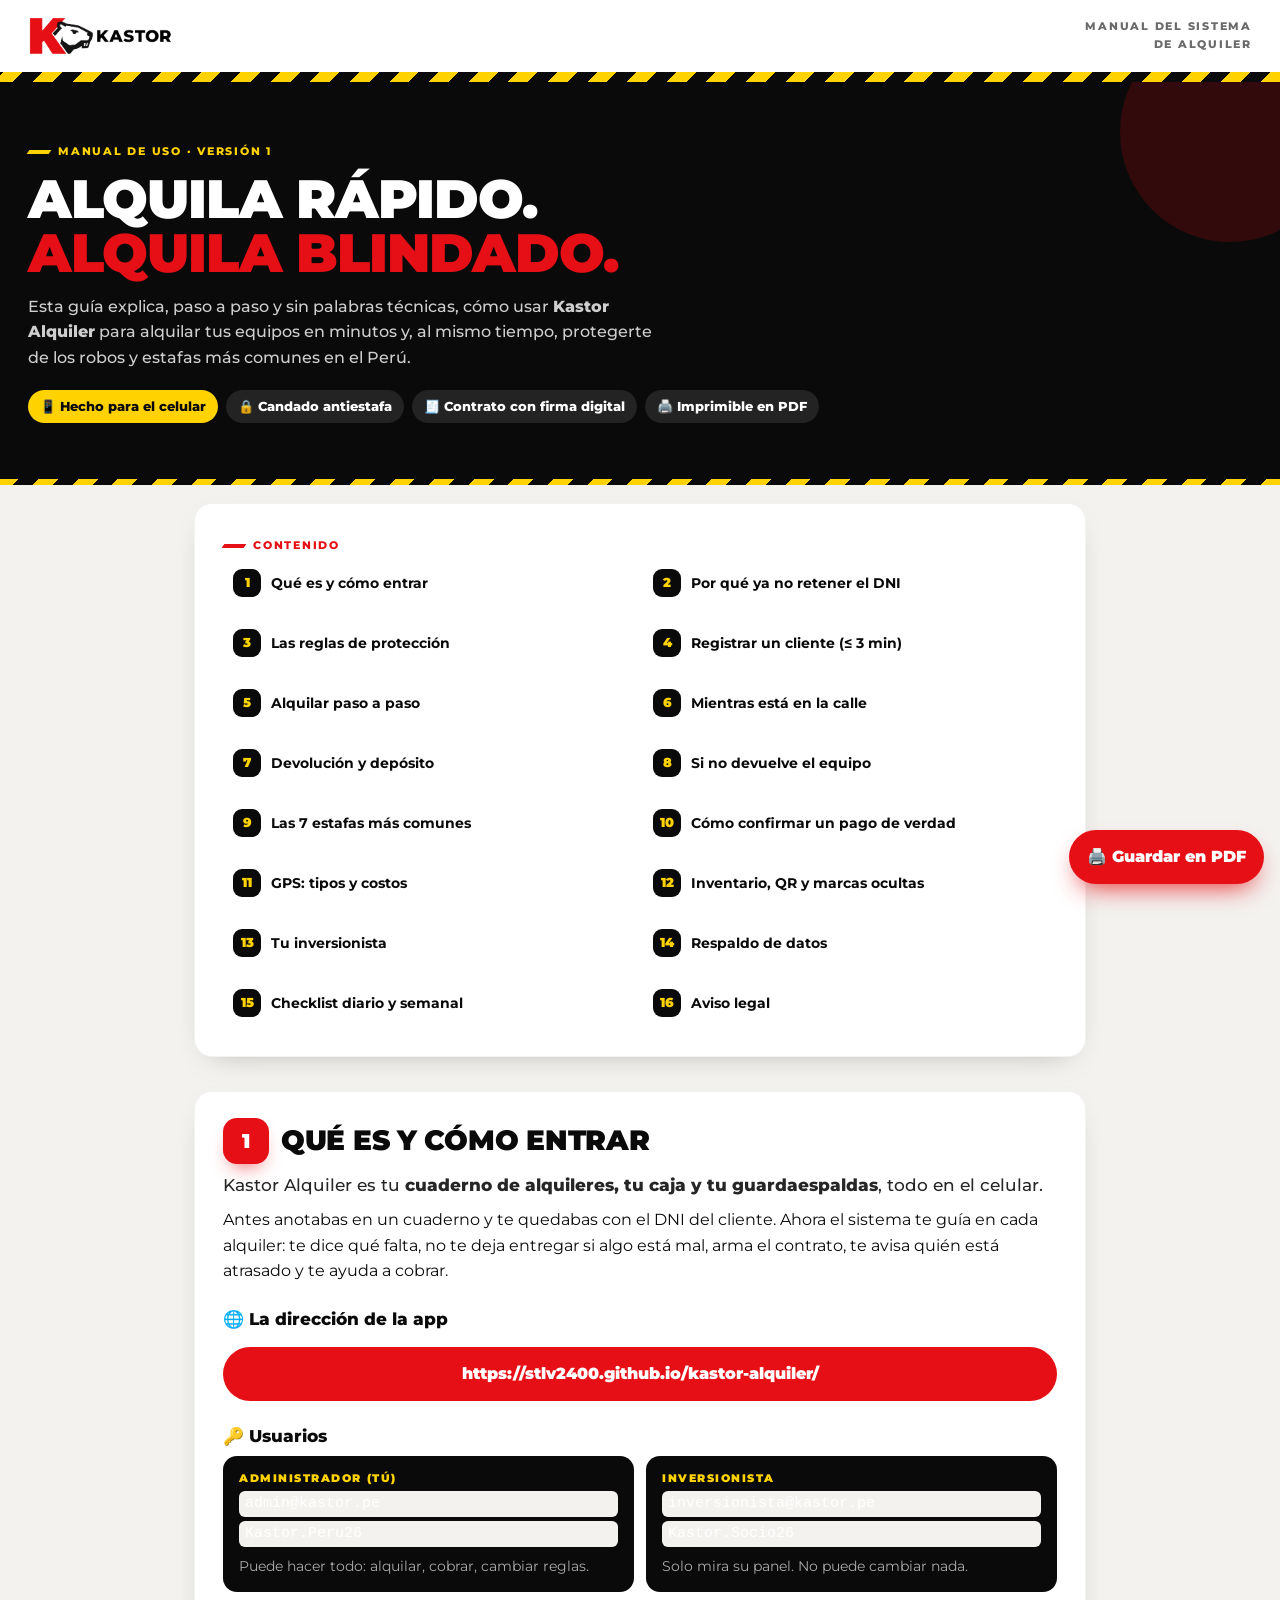
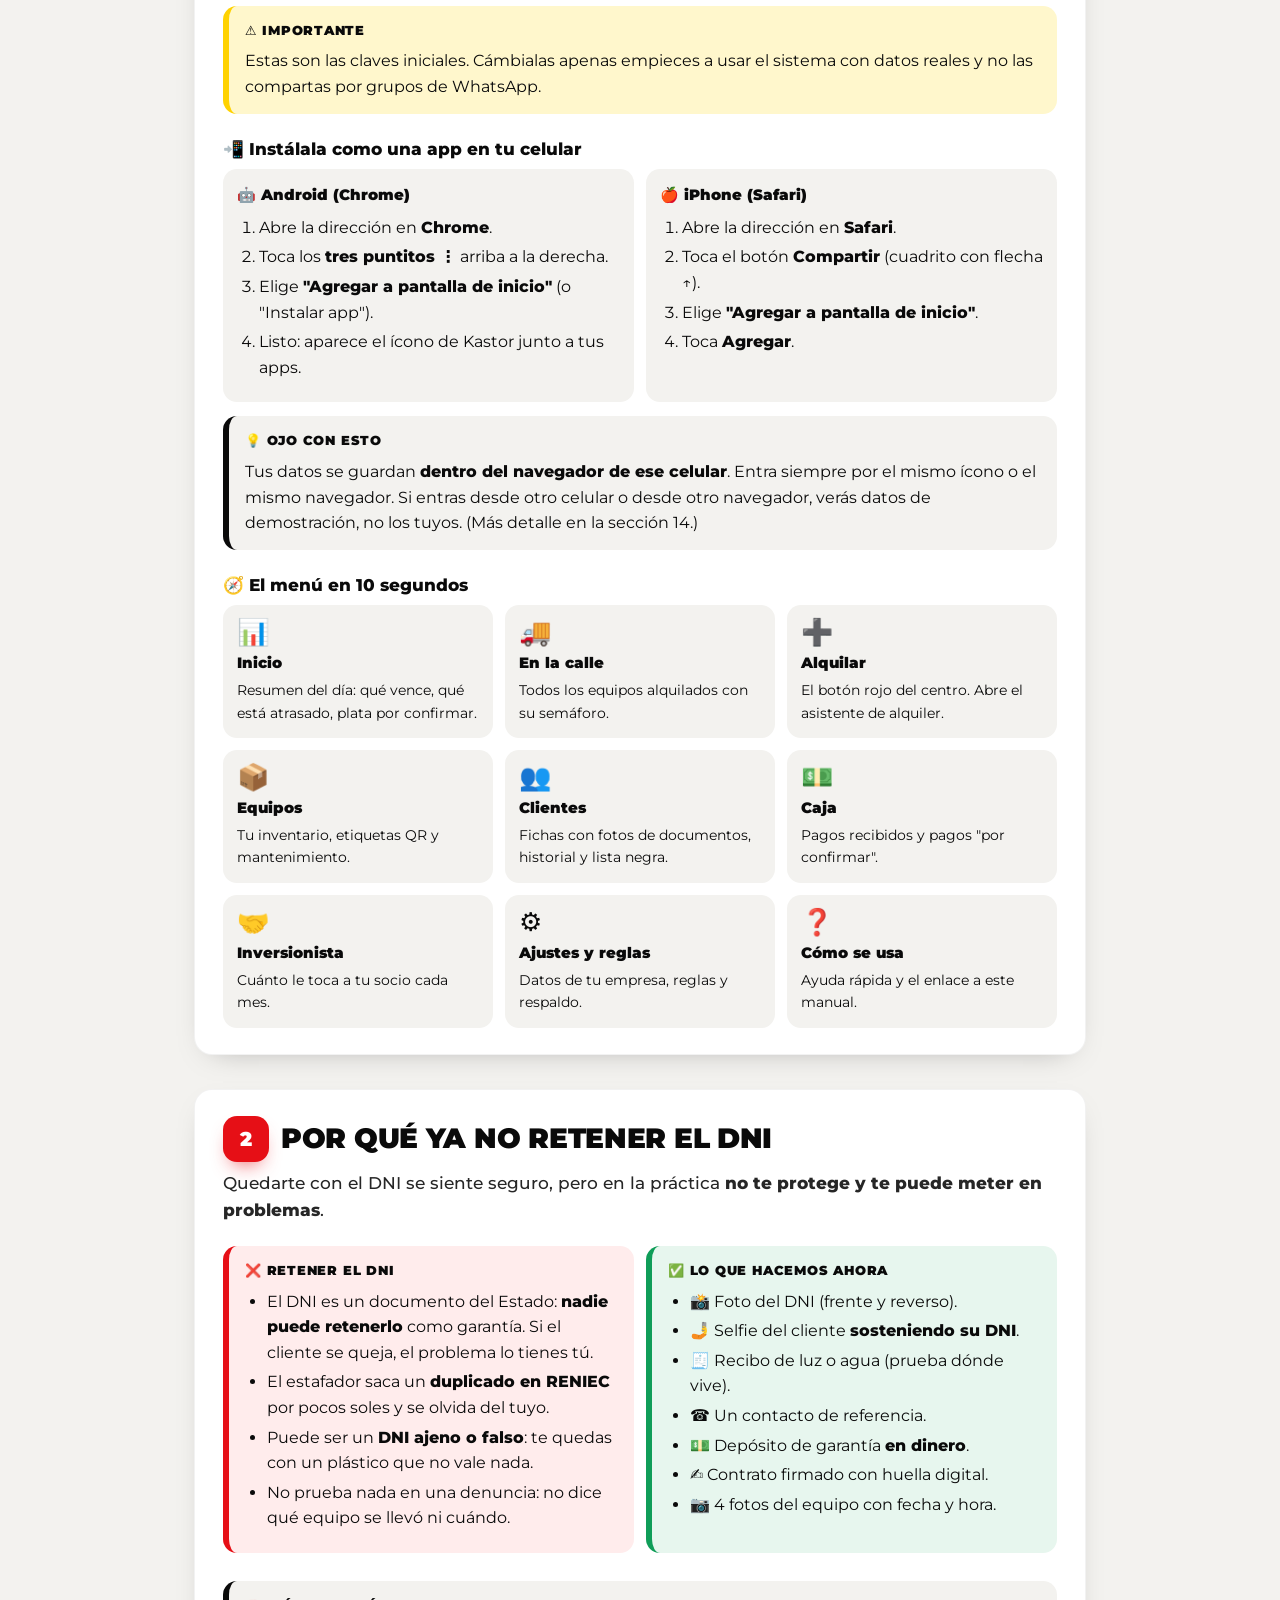
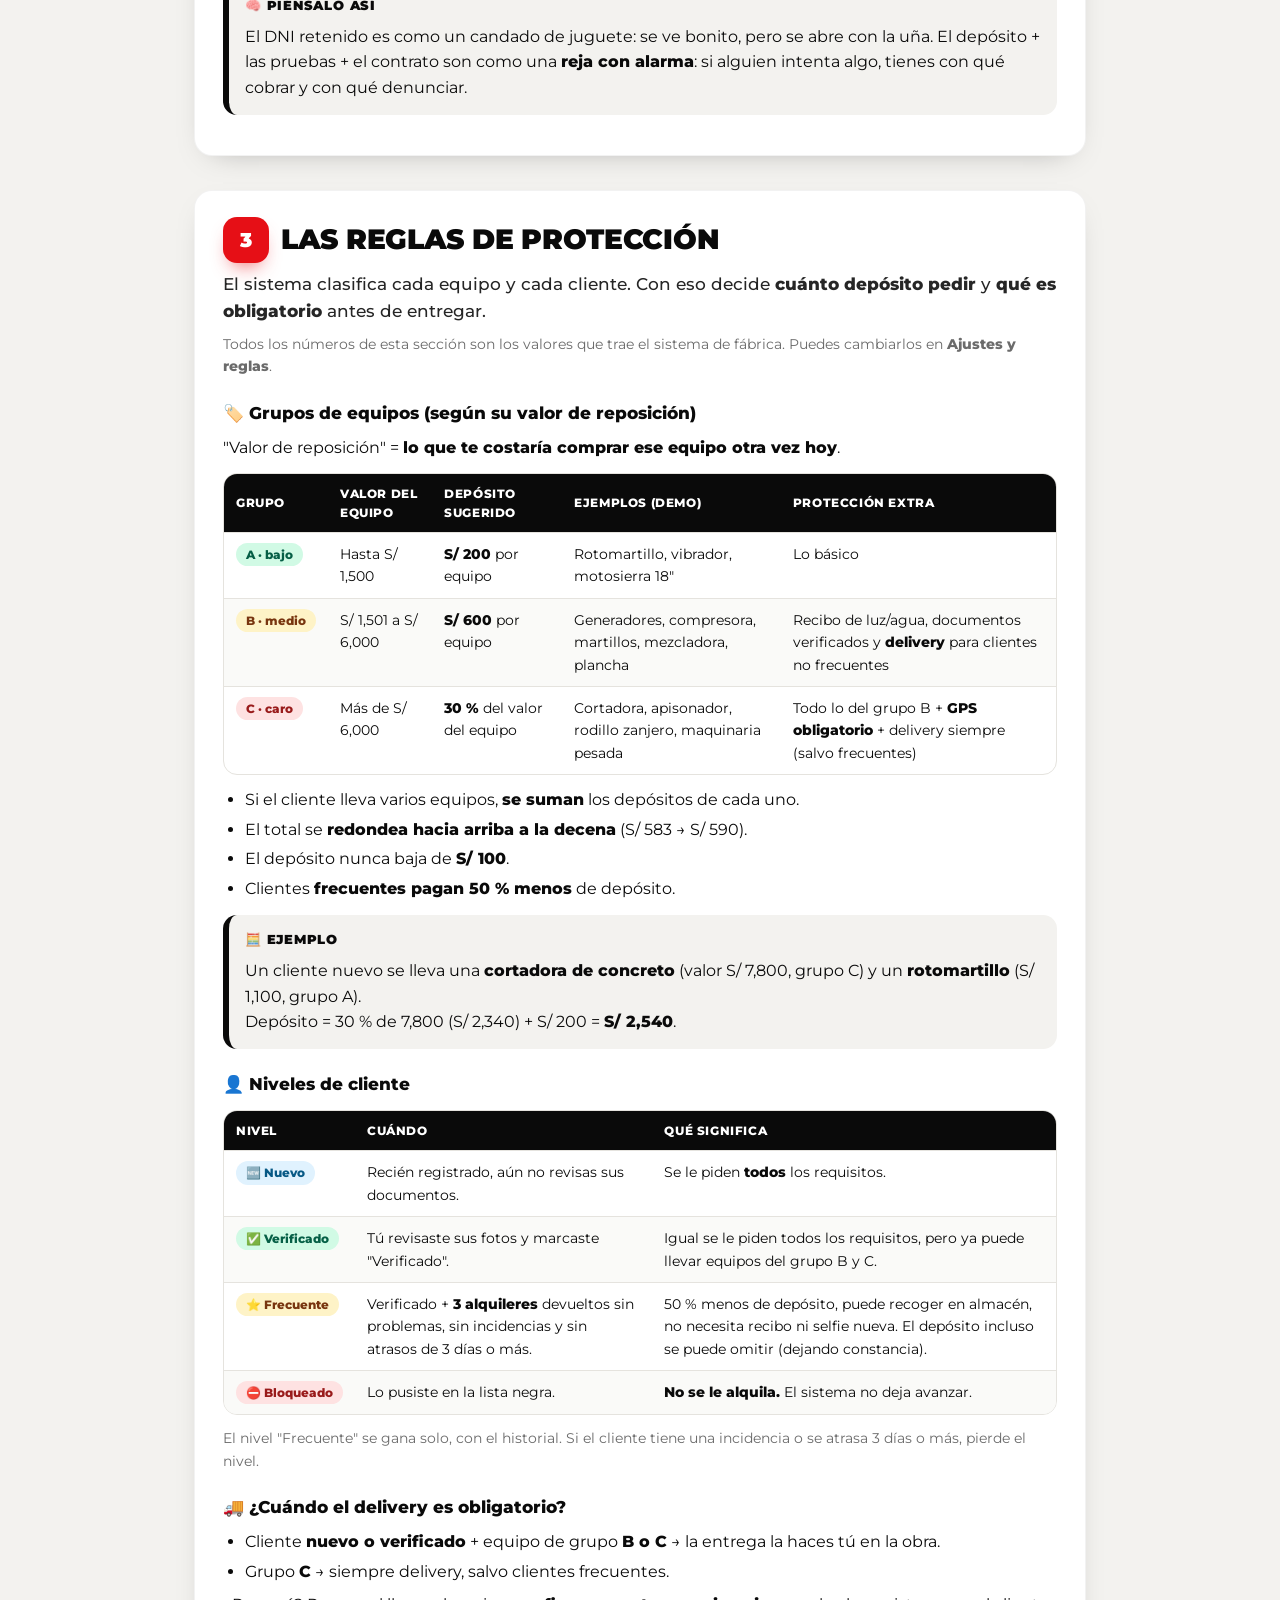
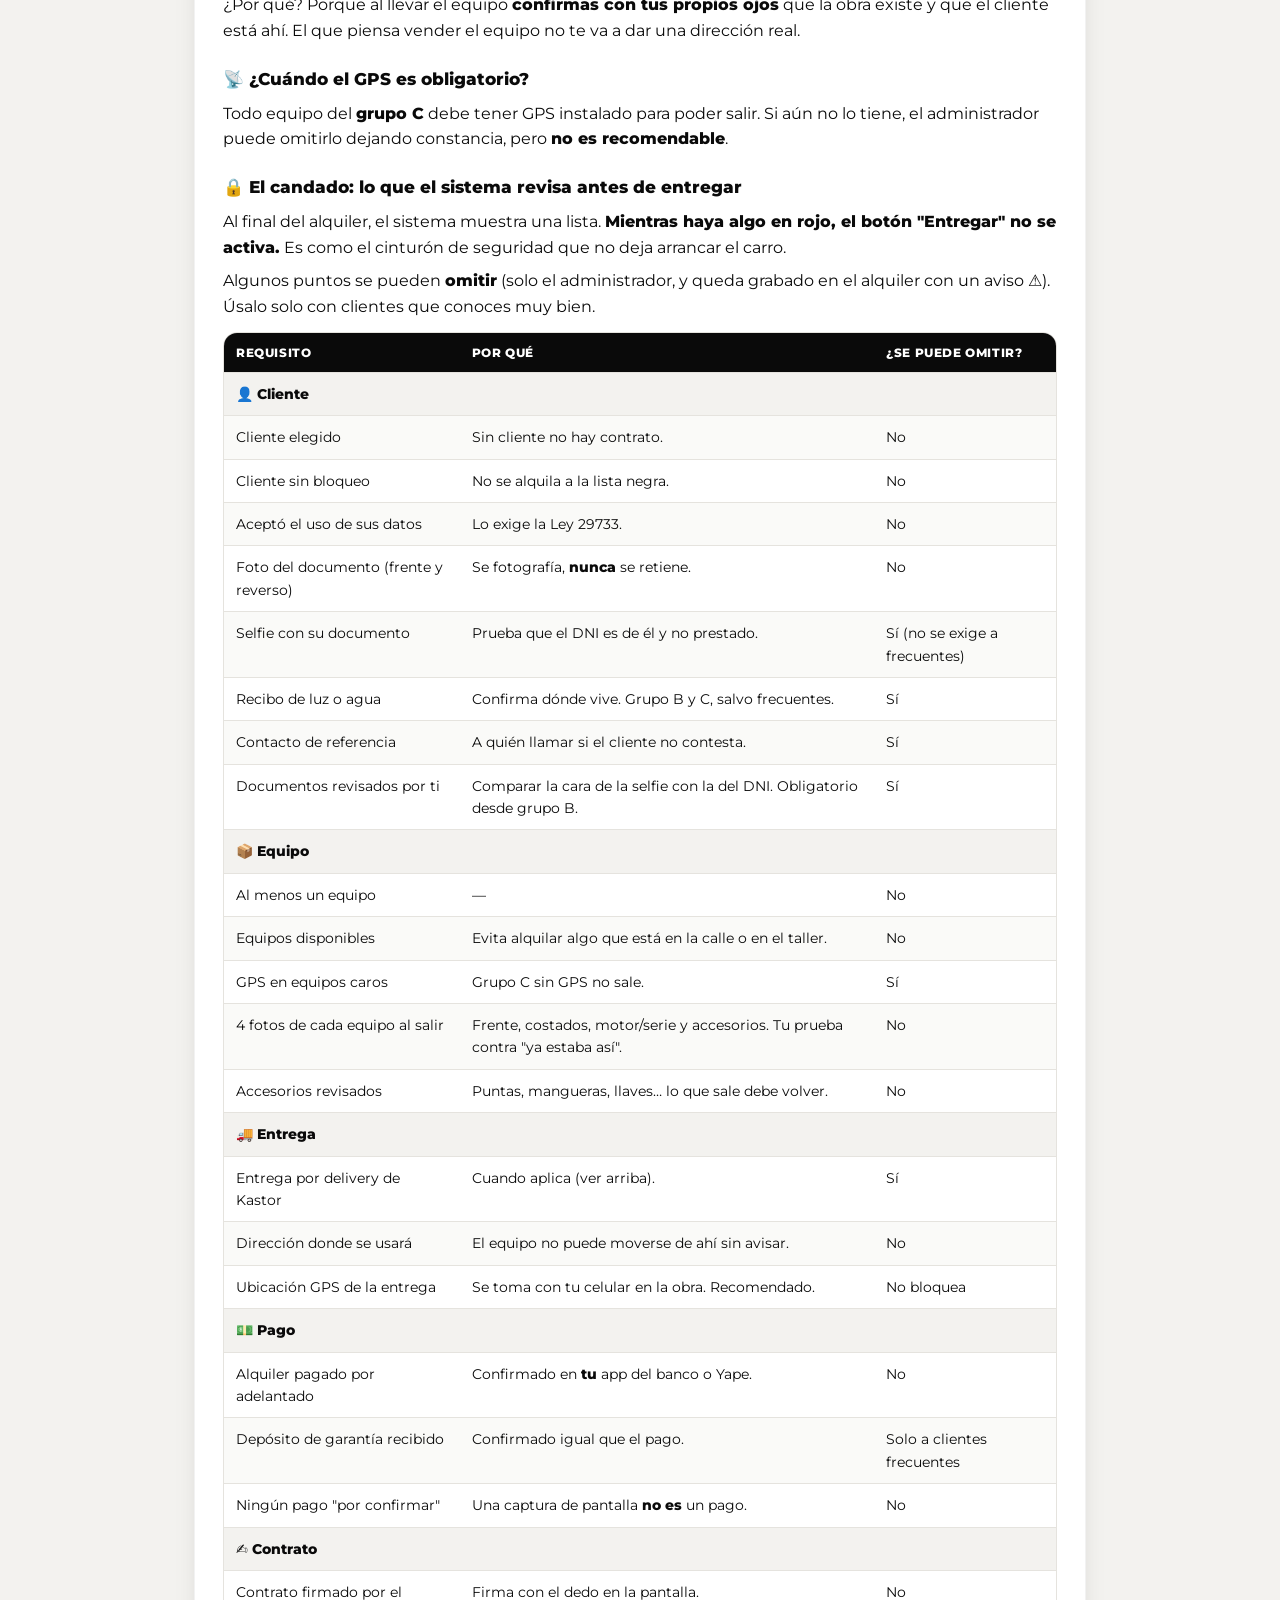
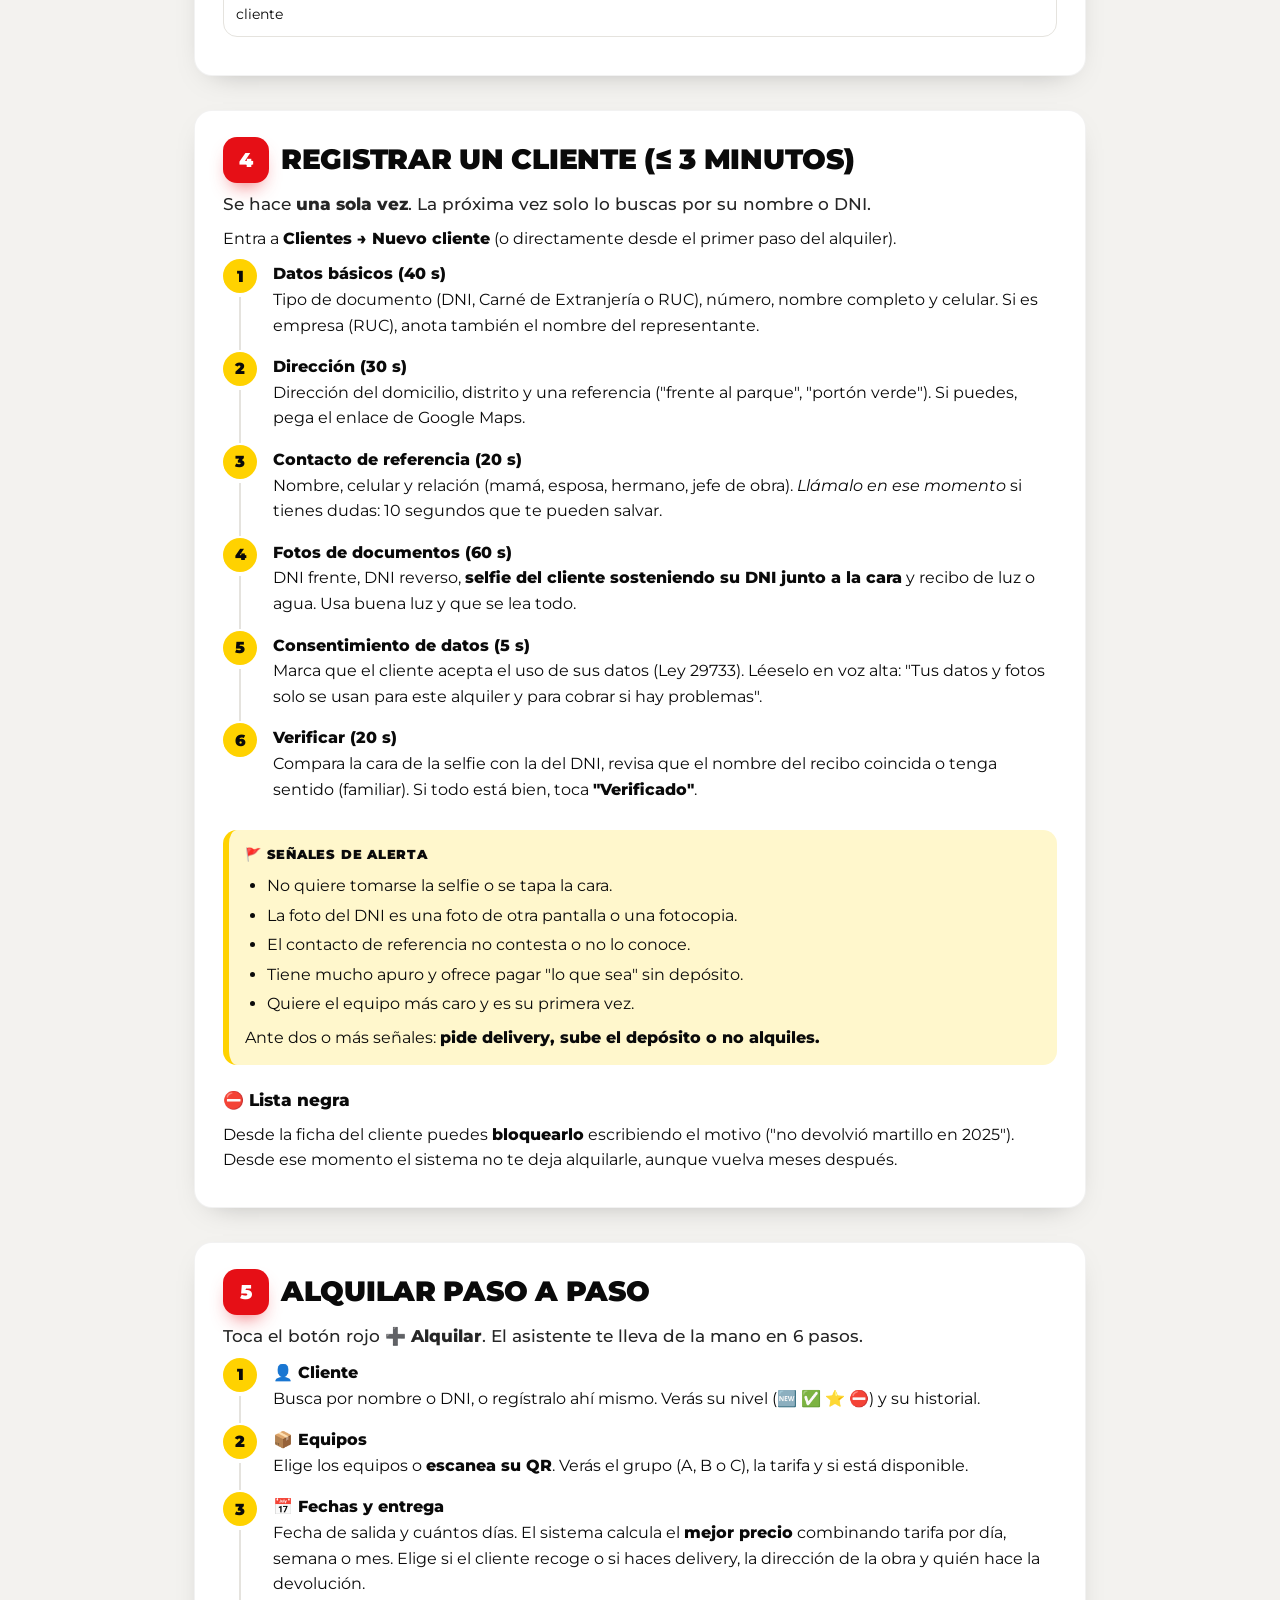
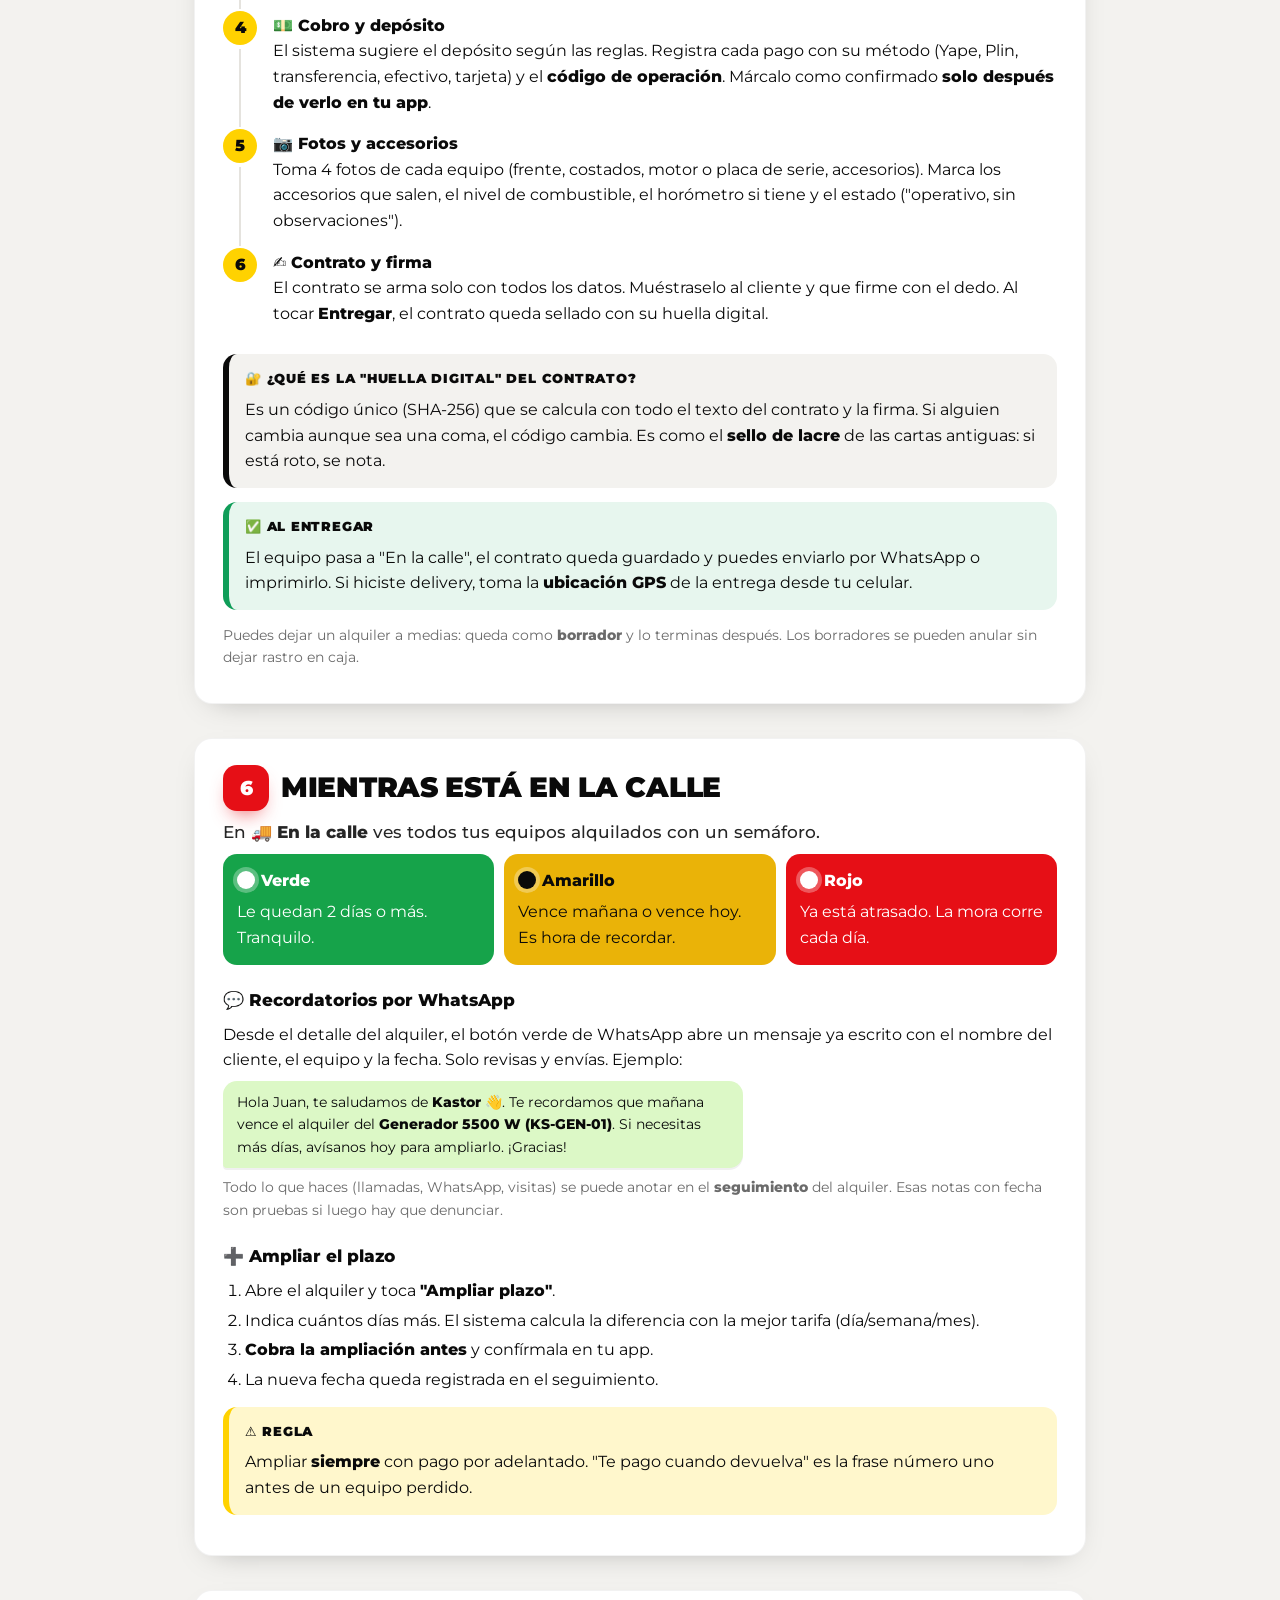
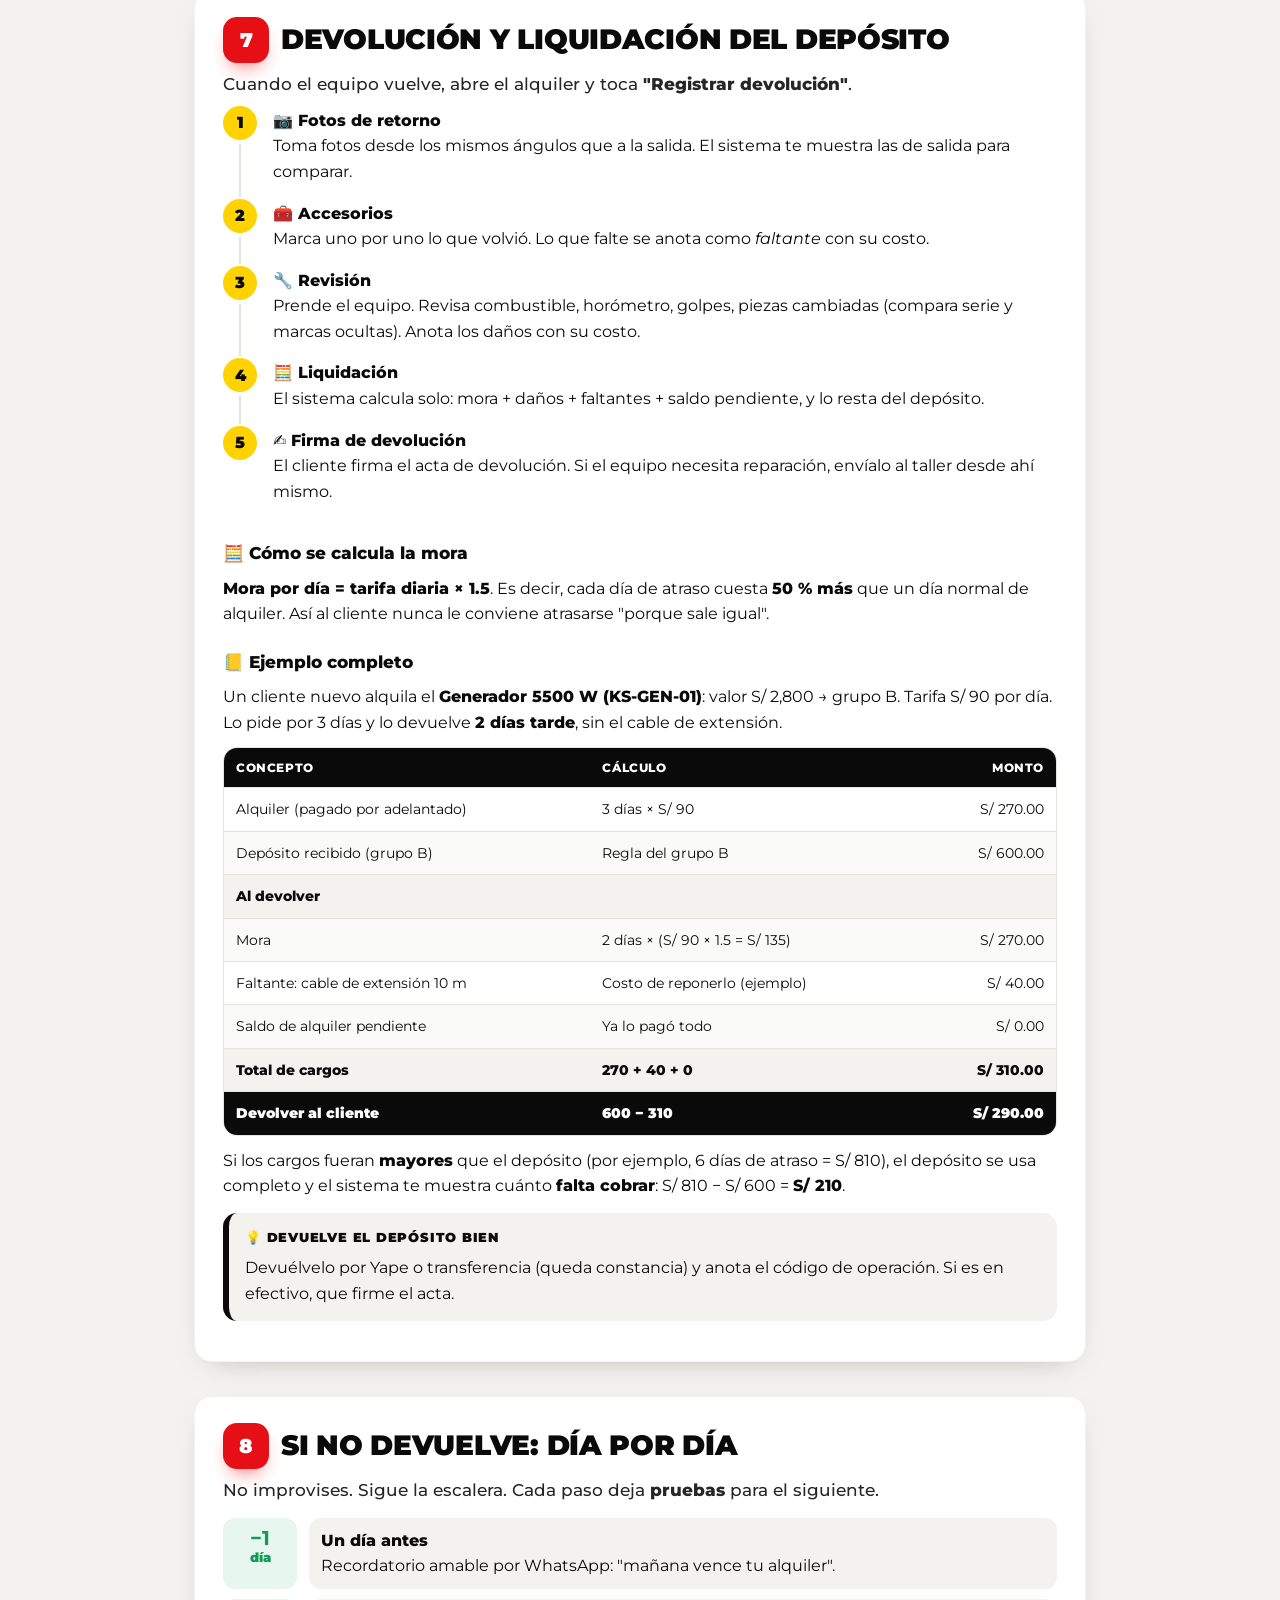
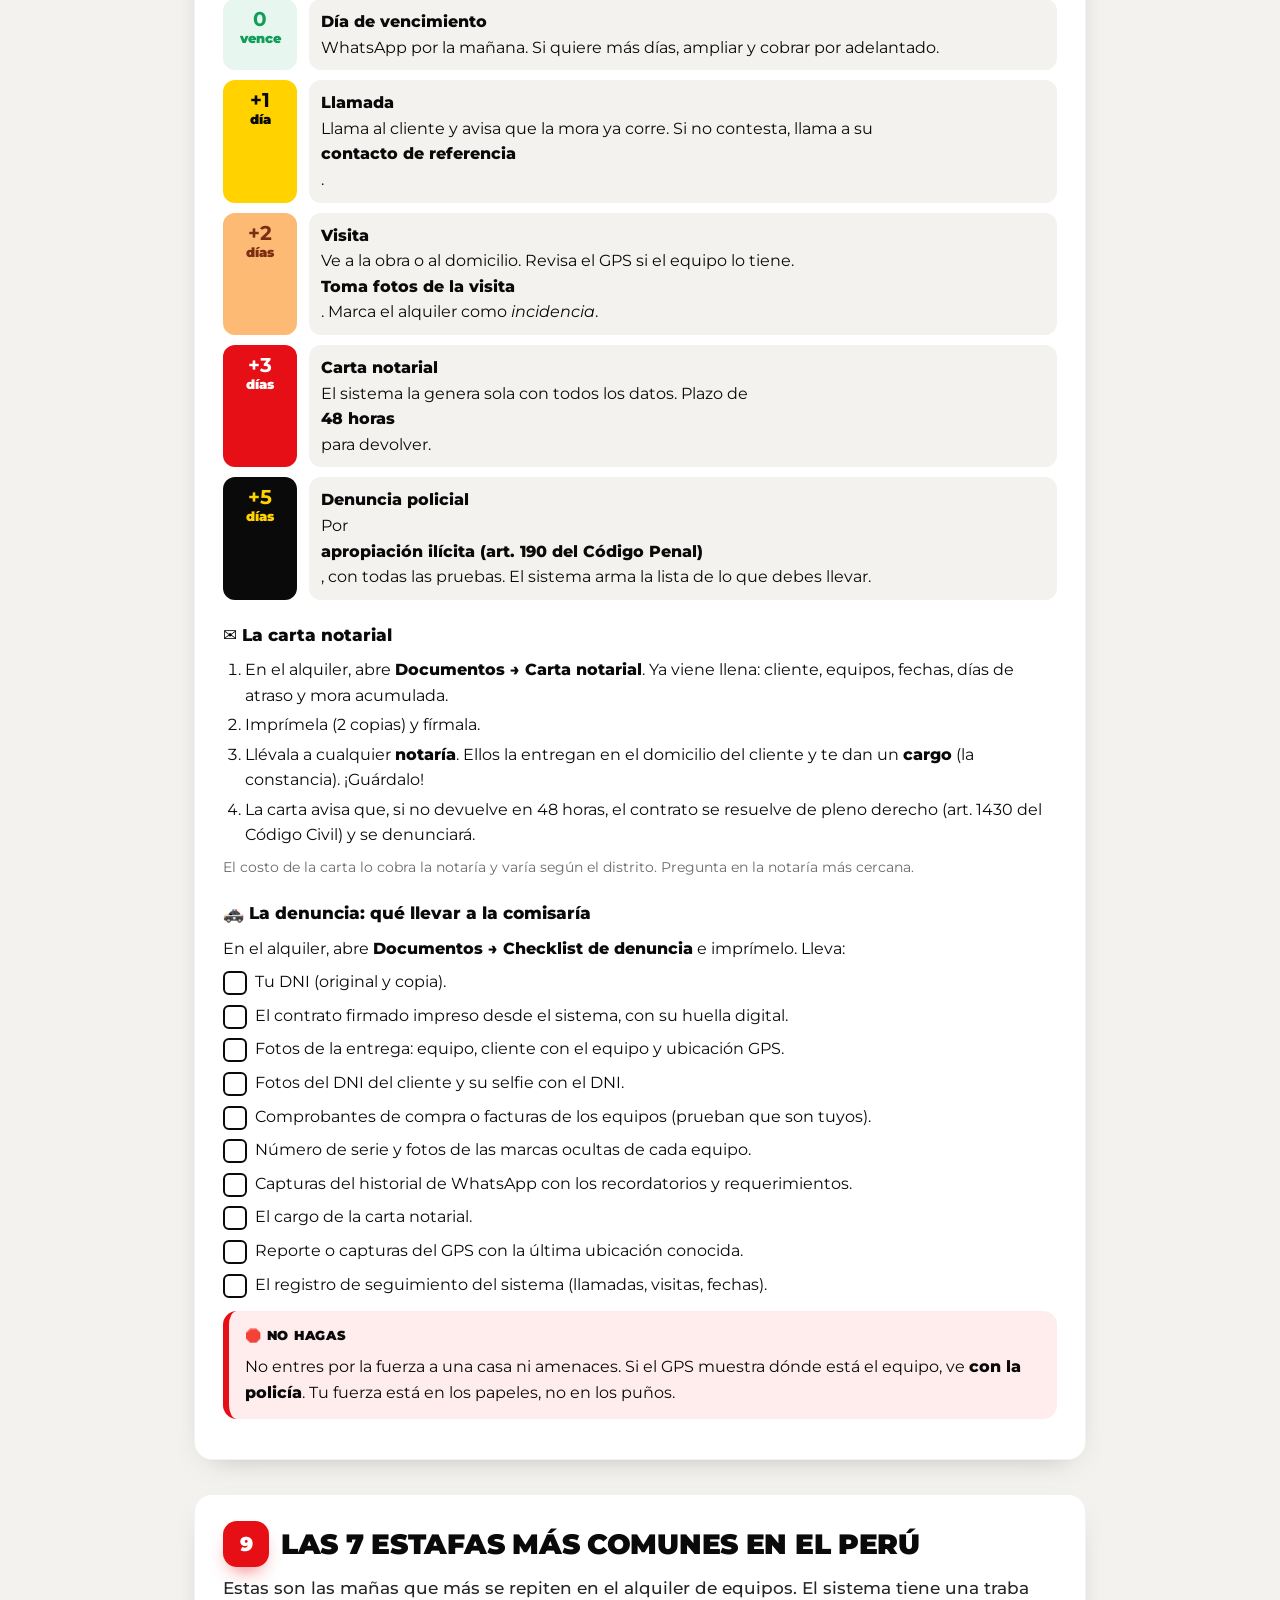
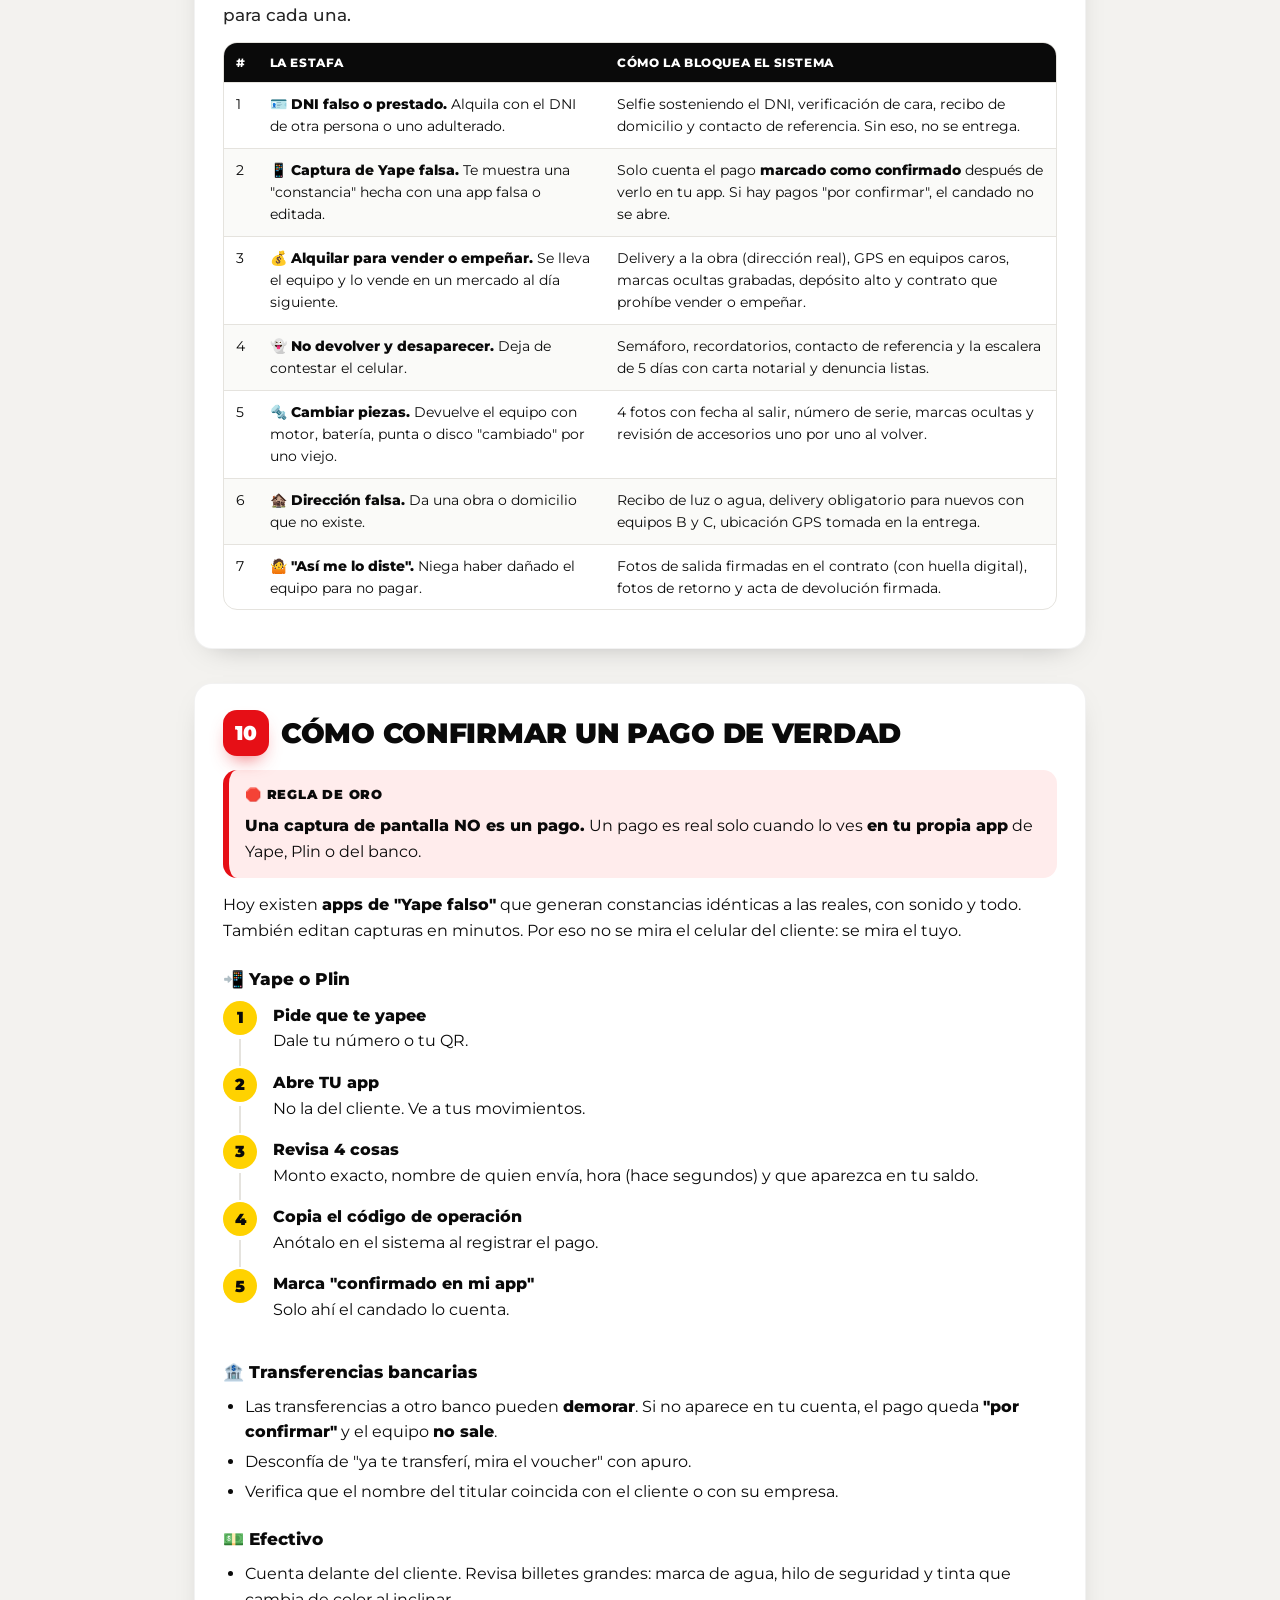
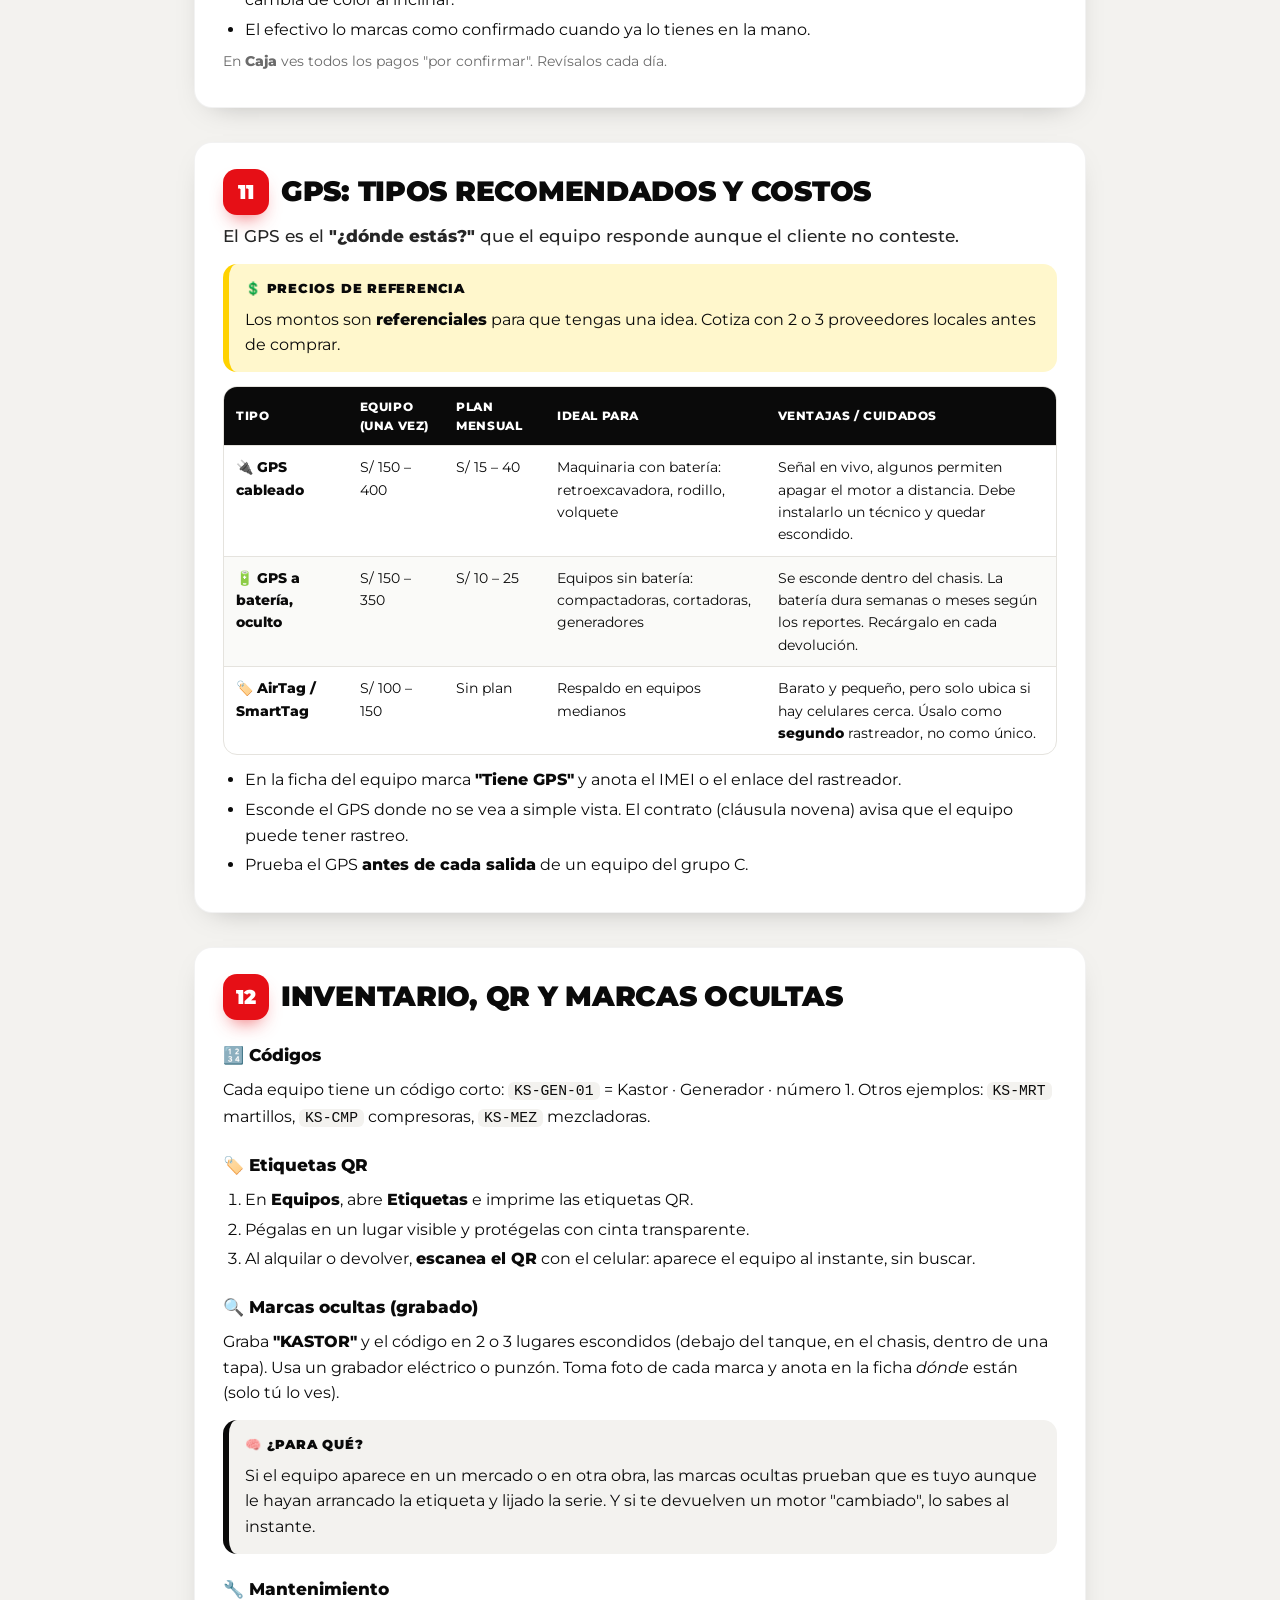
==== manual.html @ 55472aee "Kastor Alquiler: sistema de gestión de alquiler (versión publicada) Co-Authored-By: Claude Opus 5.5 " ====
<!doctype html>
<html lang="es-PE">
<head>
<meta charset="utf-8" />
<meta name="viewport" content="width=device-width, initial-scale=1, viewport-fit=cover" />
<title>Manual de uso · Kastor Alquiler</title>
<meta name="description" content="Manual paso a paso del sistema Kastor Alquiler: reglas de protección, alquiler, devolución, cobranza y respaldo." />
<meta name="theme-color" content="#0A0A0A" />
<link rel="icon" href="img/favicon.png" />
<link rel="preconnect" href="https://fonts.googleapis.com" />
<link rel="preconnect" href="https://fonts.gstatic.com" crossorigin />
<link href="https://fonts.googleapis.com/css2?family=Montserrat:wght@400;500;600;700;800;900&display=swap" rel="stylesheet" />
<style>
  :root {
    --rojo: #E60F16; --rojo-osc: #B80A10; --rojo-claro: #FFECEC;
    --negro: #0A0A0A; --grafito: #262626; --acero: #6B6B6B;
    --amarillo: #FFD200; --amarillo-claro: #FFF7CC;
    --concreto: #F3F2EF; --concreto-2: #E5E3DE;
    --verde: #0F9D58; --verde-claro: #E7F6EE;
    --radio: 18px;
    --sombra: 0 10px 30px -18px rgba(10,10,10,.35);
  }
  * { box-sizing: border-box; }
  html { -webkit-text-size-adjust: 100%; scroll-behavior: smooth; }
  body {
    margin: 0; background: var(--concreto); color: var(--negro);
    font-family: 'Montserrat', system-ui, -apple-system, 'Segoe UI', Roboto, Arial, sans-serif;
    font-size: 16px; line-height: 1.6; -webkit-font-smoothing: antialiased;
  }
  img { max-width: 100%; }
  a { color: var(--rojo); font-weight: 700; }
  .cinta { height: 10px; background: repeating-linear-gradient(-45deg, var(--amarillo) 0 14px, var(--negro) 14px 28px); }
  .cinta-fina { height: 6px; }

  /* Encabezado */
  .top { background: #fff; display: flex; align-items: center; justify-content: space-between; gap: 12px; padding: 14px 18px; }
  .top img { height: 40px; width: auto; display: block; }
  .top .tag { font-size: 11px; font-weight: 800; letter-spacing: .16em; text-transform: uppercase; color: var(--acero); text-align: right; }
  .hero { background: var(--negro); color: #fff; padding: 36px 18px 40px; position: relative; overflow: hidden; }
  .hero::after { content: ""; position: absolute; right: -60px; top: -60px; width: 220px; height: 220px; border-radius: 50%; background: var(--rojo); opacity: .18; }
  .hero .kick { color: var(--amarillo); }
  .hero h1 { font-size: clamp(30px, 8vw, 54px); line-height: 1; font-weight: 900; text-transform: uppercase; letter-spacing: -.02em; margin: 10px 0 14px; }
  .hero h1 span { color: var(--rojo); }
  .hero p { max-width: 640px; color: rgba(255,255,255,.8); margin: 0; font-weight: 500; }
  .hero .pills { display: flex; flex-wrap: wrap; gap: 8px; margin-top: 20px; }
  .pill { display: inline-flex; align-items: center; gap: 6px; border-radius: 999px; padding: 6px 12px; font-size: 13px; font-weight: 800; background: rgba(255,255,255,.1); color: #fff; }
  .pill.am { background: var(--amarillo); color: var(--negro); }

  .wrap { max-width: 920px; margin: 0 auto; padding: 0 14px 60px; }
  .kick { display: inline-flex; align-items: center; gap: 8px; font-size: 11px; font-weight: 800; letter-spacing: .16em; text-transform: uppercase; color: var(--rojo); }
  .kick::before { content: ""; width: 22px; height: 4px; background: currentColor; transform: skewX(-35deg); }

  /* Índice */
  .toc { margin-top: -22px; position: relative; z-index: 2; }
  .toc ol { list-style: none; margin: 0; padding: 0; display: grid; grid-template-columns: 1fr; gap: 6px; counter-reset: t; }
  .toc li a { display: flex; align-items: center; gap: 10px; padding: 9px 10px; border-radius: 12px; text-decoration: none; color: var(--negro); font-weight: 700; font-size: 14px; }
  .toc li a:hover { background: var(--concreto); }
  .toc li a::before { counter-increment: t; content: counter(t); flex: none; display: grid; place-items: center; width: 28px; height: 28px; border-radius: 9px; background: var(--negro); color: var(--amarillo); font-size: 13px; font-weight: 900; }
  @media (min-width: 640px) { .toc ol { grid-template-columns: 1fr 1fr; } }

  /* Tarjetas y secciones */
  .card { background: #fff; border-radius: var(--radio); box-shadow: var(--sombra); border: 1px solid rgba(10,10,10,.05); padding: 20px 18px; margin-top: 18px; }
  section.cap { margin-top: 34px; }
  .cap-head { display: flex; align-items: center; gap: 12px; margin-bottom: 4px; }
  .num { flex: none; display: grid; place-items: center; width: 46px; height: 46px; border-radius: 14px; background: var(--rojo); color: #fff; font-weight: 900; font-size: 20px; box-shadow: 0 10px 20px -10px rgba(230,15,22,.8); }
  h2 { font-size: clamp(21px, 5vw, 28px); line-height: 1.1; font-weight: 900; text-transform: uppercase; letter-spacing: -.01em; margin: 0; }
  h3 { font-size: 17px; font-weight: 800; margin: 22px 0 6px; }
  .card > h3:first-child { margin-top: 0; }
  p { margin: 8px 0; }
  ul, ol { padding-left: 22px; margin: 8px 0; }
  li { margin: 4px 0; }
  strong { font-weight: 800; }
  .lead { font-size: 17px; font-weight: 500; color: var(--grafito); }
  .muted { color: var(--acero); font-size: 14px; }

  /* Avisos */
  .box { border-radius: 14px; padding: 14px 16px; margin: 14px 0; border-left: 6px solid; }
  .box p:first-child { margin-top: 0; } .box p:last-child { margin-bottom: 0; }
  .ok { background: var(--verde-claro); border-color: var(--verde); }
  .warn { background: var(--amarillo-claro); border-color: var(--amarillo); }
  .stop { background: var(--rojo-claro); border-color: var(--rojo); }
  .tip { background: var(--concreto); border-color: var(--negro); }
  .box .t { font-weight: 900; text-transform: uppercase; font-size: 13px; letter-spacing: .06em; display: block; margin-bottom: 4px; }

  /* Tablas */
  .tabla { width: 100%; overflow-x: auto; margin: 12px 0; border-radius: 14px; border: 1px solid var(--concreto-2); }
  table { width: 100%; border-collapse: collapse; font-size: 14px; min-width: 520px; }
  th { background: var(--negro); color: #fff; text-align: left; font-weight: 800; padding: 10px 12px; font-size: 12px; text-transform: uppercase; letter-spacing: .05em; }
  td { padding: 10px 12px; border-top: 1px solid var(--concreto-2); vertical-align: top; }
  tr:nth-child(even) td { background: #FAFAF8; }
  td.r, th.r { text-align: right; white-space: nowrap; }
  tr.total td { background: var(--negro) !important; color: #fff; font-weight: 900; }
  tr.sub td { font-weight: 800; background: var(--concreto) !important; }

  .chip { display: inline-block; border-radius: 999px; padding: 2px 10px; font-size: 12px; font-weight: 800; white-space: nowrap; }
  .c-a { background: #D1FAE5; color: #065F46; } .c-b { background: #FEF3C7; color: #78350F; } .c-c { background: #FEE2E2; color: #991B1B; }
  .c-n { background: #E0F2FE; color: #075985; } .c-g { background: var(--concreto-2); color: var(--grafito); }

  /* Pasos */
  .pasos { list-style: none; padding: 0; counter-reset: p; }
  .pasos > li { position: relative; padding: 2px 0 14px 50px; margin: 0; }
  .pasos > li::before { counter-increment: p; content: counter(p); position: absolute; left: 0; top: 0; width: 34px; height: 34px; border-radius: 50%; background: var(--amarillo); color: var(--negro); display: grid; place-items: center; font-weight: 900; }
  .pasos > li::after { content: ""; position: absolute; left: 16px; top: 38px; bottom: 2px; width: 2px; background: var(--concreto-2); }
  .pasos > li:last-child::after { display: none; }
  .pasos > li > strong:first-child { display: block; font-size: 16px; }

  /* Grillas */
  .grid { display: grid; gap: 12px; grid-template-columns: 1fr; }
  @media (min-width: 640px) { .g2 { grid-template-columns: 1fr 1fr; } .g3 { grid-template-columns: 1fr 1fr 1fr; } }
  .mini { background: var(--concreto); border-radius: 14px; padding: 14px; }
  .mini h4 { margin: 0 0 4px; font-size: 15px; font-weight: 900; }
  .mini p { margin: 0; font-size: 14px; }
  .ico { font-size: 26px; line-height: 1; display: block; margin-bottom: 6px; }

  /* Credenciales */
  .cred { background: var(--negro); color: #fff; border-radius: 14px; padding: 14px 16px; }
  .cred .rol { color: var(--amarillo); font-size: 11px; font-weight: 900; letter-spacing: .14em; text-transform: uppercase; }
  .cred code { display: block; font-family: ui-monospace, Consolas, monospace; font-size: 15px; margin-top: 4px; word-break: break-all; }
  code { font-family: ui-monospace, Consolas, monospace; background: var(--concreto); padding: 1px 6px; border-radius: 6px; font-size: .92em; }
  .url { display: block; text-align: center; background: var(--rojo); color: #fff; text-decoration: none; padding: 14px; border-radius: 999px; font-weight: 900; margin: 14px 0; word-break: break-all; }

  /* Línea de tiempo */
  .timeline { list-style: none; padding: 0; margin: 14px 0; }
  .timeline li { display: grid; grid-template-columns: 74px 1fr; gap: 12px; margin: 0 0 10px; }
  .timeline .d { border-radius: 12px; text-align: center; font-weight: 900; padding: 8px 4px; font-size: 13px; line-height: 1.2; }
  .timeline .d b { display: block; font-size: 20px; }
  .timeline .x { background: var(--concreto); border-radius: 12px; padding: 10px 12px; }
  .timeline .x strong { display: block; }
  .d0 { background: var(--verde-claro); color: var(--verde); }
  .d1 { background: var(--amarillo); color: var(--negro); }
  .d2 { background: #FDBA74; color: #7C2D12; }
  .d3 { background: var(--rojo); color: #fff; }
  .d4 { background: var(--negro); color: var(--amarillo); }

  .semaforo { display: grid; gap: 10px; grid-template-columns: 1fr; }
  @media (min-width: 640px) { .semaforo { grid-template-columns: repeat(3, 1fr); } }
  .luz { border-radius: 14px; padding: 14px; color: #fff; }
  .luz .dot { width: 18px; height: 18px; border-radius: 50%; background: #fff; display: inline-block; vertical-align: -3px; margin-right: 6px; box-shadow: 0 0 0 4px rgba(255,255,255,.3); }
  .l-v { background: #16A34A; } .l-a { background: #EAB308; color: var(--negro); } .l-a .dot { background: var(--negro); } .l-r { background: var(--rojo); }

  .check { list-style: none; padding: 0; }
  .check li { padding-left: 32px; position: relative; margin: 8px 0; }
  .check li::before { content: ""; position: absolute; left: 0; top: 2px; width: 20px; height: 20px; border: 2.5px solid var(--negro); border-radius: 6px; background: #fff; }

  .wa { background: #DCF8C6; border-radius: 14px 14px 14px 4px; padding: 10px 14px; font-size: 14px; max-width: 520px; margin: 8px 0; box-shadow: 0 2px 0 rgba(0,0,0,.06); }

  footer { background: var(--negro); color: rgba(255,255,255,.7); text-align: center; padding: 26px 18px; font-size: 13px; }
  footer strong { color: #fff; }
  .print-btn { position: fixed; right: 16px; bottom: 16px; z-index: 10; border: 0; background: var(--rojo); color: #fff; font: inherit; font-weight: 900; padding: 14px 18px; border-radius: 999px; box-shadow: 0 12px 26px -10px rgba(230,15,22,.9); cursor: pointer; }

  @media (min-width: 760px) {
    .card { padding: 26px 28px; }
    .top { padding: 16px 28px; } .hero { padding: 54px 28px 56px; }
  }

  @media print {
    @page { size: A4; margin: 13mm 12mm; }
    body { background: #fff; font-size: 11.5pt; line-height: 1.5; -webkit-print-color-adjust: exact; print-color-adjust: exact; }
    .print-btn, .no-print { display: none !important; }
    .wrap { max-width: none; padding: 0; }
    .hero { padding: 26px 20px; }
    .toc { margin-top: 12px; }
    .card { box-shadow: none; border: 1px solid #ddd; break-inside: auto; }
    section.cap { break-before: page; margin-top: 0; }
    section.cap.sin-salto { break-before: auto; margin-top: 24px; }
    .box, .mini, .timeline li, tr, .cred, .luz, .pasos > li { break-inside: avoid; }
    h2, h3, .cap-head { break-after: avoid; }
    .tabla { overflow: visible; border: 1px solid #ccc; }
    table { min-width: 0; font-size: 10pt; }
    a { color: var(--negro); text-decoration: none; }
    footer { background: #fff; color: #555; border-top: 3px solid var(--negro); }
  }
</style>
</head>
<body>

<header>
  <div class="top">
    <img src="img/logo-horizontal.png" alt="Kastor" />
    <div class="tag">Manual del sistema<br />de alquiler</div>
  </div>
  <div class="cinta"></div>
  <div class="hero">
    <span class="kick">Manual de uso · versión 1</span>
    <h1>Alquila rápido.<br /><span>Alquila blindado.</span></h1>
    <p>Esta guía explica, paso a paso y sin palabras técnicas, cómo usar <strong>Kastor Alquiler</strong> para alquilar tus equipos en minutos y, al mismo tiempo, protegerte de los robos y estafas más comunes en el Perú.</p>
    <div class="pills">
      <span class="pill am">📱 Hecho para el celular</span>
      <span class="pill">🔒 Candado antiestafa</span>
      <span class="pill">🧾 Contrato con firma digital</span>
      <span class="pill">🖨️ Imprimible en PDF</span>
    </div>
  </div>
  <div class="cinta cinta-fina"></div>
</header>

<main class="wrap">

  <nav class="card toc" aria-label="Índice">
    <span class="kick">Contenido</span>
    <ol>
      <li><a href="#s1">Qué es y cómo entrar</a></li>
      <li><a href="#s2">Por qué ya no retener el DNI</a></li>
      <li><a href="#s3">Las reglas de protección</a></li>
      <li><a href="#s4">Registrar un cliente (≤ 3 min)</a></li>
      <li><a href="#s5">Alquilar paso a paso</a></li>
      <li><a href="#s6">Mientras está en la calle</a></li>
      <li><a href="#s7">Devolución y depósito</a></li>
      <li><a href="#s8">Si no devuelve el equipo</a></li>
      <li><a href="#s9">Las 7 estafas más comunes</a></li>
      <li><a href="#s10">Cómo confirmar un pago de verdad</a></li>
      <li><a href="#s11">GPS: tipos y costos</a></li>
      <li><a href="#s12">Inventario, QR y marcas ocultas</a></li>
      <li><a href="#s13">Tu inversionista</a></li>
      <li><a href="#s14">Respaldo de datos</a></li>
      <li><a href="#s15">Checklist diario y semanal</a></li>
      <li><a href="#s16">Aviso legal</a></li>
    </ol>
  </nav>

  <!-- 1 -->
  <section class="cap sin-salto" id="s1">
    <div class="card">
      <div class="cap-head"><div class="num">1</div><h2>Qué es y cómo entrar</h2></div>
      <p class="lead">Kastor Alquiler es tu <strong>cuaderno de alquileres, tu caja y tu guardaespaldas</strong>, todo en el celular.</p>
      <p>Antes anotabas en un cuaderno y te quedabas con el DNI del cliente. Ahora el sistema te guía en cada alquiler: te dice qué falta, no te deja entregar si algo está mal, arma el contrato, te avisa quién está atrasado y te ayuda a cobrar.</p>

      <h3>🌐 La dirección de la app</h3>
      <a class="url" href="https://stlv2400.github.io/kastor-alquiler/">https://stlv2400.github.io/kastor-alquiler/</a>

      <h3>🔑 Usuarios</h3>
      <div class="grid g2">
        <div class="cred">
          <div class="rol">Administrador (tú)</div>
          <code>admin@kastor.pe</code>
          <code>Kastor.Peru26</code>
          <p class="muted" style="color:rgba(255,255,255,.65);margin-bottom:0">Puede hacer todo: alquilar, cobrar, cambiar reglas.</p>
        </div>
        <div class="cred">
          <div class="rol">Inversionista</div>
          <code>inversionista@kastor.pe</code>
          <code>Kastor.Socio26</code>
          <p class="muted" style="color:rgba(255,255,255,.65);margin-bottom:0">Solo mira su panel. No puede cambiar nada.</p>
        </div>
      </div>
      <div class="box warn"><span class="t">⚠️ Importante</span><p>Estas son las claves iniciales. Cámbialas apenas empieces a usar el sistema con datos reales y no las compartas por grupos de WhatsApp.</p></div>

      <h3>📲 Instálala como una app en tu celular</h3>
      <div class="grid g2">
        <div class="mini">
          <h4>🤖 Android (Chrome)</h4>
          <ol>
            <li>Abre la dirección en <strong>Chrome</strong>.</li>
            <li>Toca los <strong>tres puntitos ⋮</strong> arriba a la derecha.</li>
            <li>Elige <strong>"Agregar a pantalla de inicio"</strong> (o "Instalar app").</li>
            <li>Listo: aparece el ícono de Kastor junto a tus apps.</li>
          </ol>
        </div>
        <div class="mini">
          <h4>🍎 iPhone (Safari)</h4>
          <ol>
            <li>Abre la dirección en <strong>Safari</strong>.</li>
            <li>Toca el botón <strong>Compartir</strong> (cuadrito con flecha ↑).</li>
            <li>Elige <strong>"Agregar a pantalla de inicio"</strong>.</li>
            <li>Toca <strong>Agregar</strong>.</li>
          </ol>
        </div>
      </div>
      <div class="box tip"><span class="t">💡 Ojo con esto</span><p>Tus datos se guardan <strong>dentro del navegador de ese celular</strong>. Entra siempre por el mismo ícono o el mismo navegador. Si entras desde otro celular o desde otro navegador, verás datos de demostración, no los tuyos. (Más detalle en la sección 14.)</p></div>

      <h3>🧭 El menú en 10 segundos</h3>
      <div class="grid g3">
        <div class="mini"><span class="ico">📊</span><h4>Inicio</h4><p>Resumen del día: qué vence, qué está atrasado, plata por confirmar.</p></div>
        <div class="mini"><span class="ico">🚚</span><h4>En la calle</h4><p>Todos los equipos alquilados con su semáforo.</p></div>
        <div class="mini"><span class="ico">➕</span><h4>Alquilar</h4><p>El botón rojo del centro. Abre el asistente de alquiler.</p></div>
        <div class="mini"><span class="ico">📦</span><h4>Equipos</h4><p>Tu inventario, etiquetas QR y mantenimiento.</p></div>
        <div class="mini"><span class="ico">👥</span><h4>Clientes</h4><p>Fichas con fotos de documentos, historial y lista negra.</p></div>
        <div class="mini"><span class="ico">💵</span><h4>Caja</h4><p>Pagos recibidos y pagos "por confirmar".</p></div>
        <div class="mini"><span class="ico">🤝</span><h4>Inversionista</h4><p>Cuánto le toca a tu socio cada mes.</p></div>
        <div class="mini"><span class="ico">⚙️</span><h4>Ajustes y reglas</h4><p>Datos de tu empresa, reglas y respaldo.</p></div>
        <div class="mini"><span class="ico">❓</span><h4>Cómo se usa</h4><p>Ayuda rápida y el enlace a este manual.</p></div>
      </div>
    </div>
  </section>

  <!-- 2 -->
  <section class="cap" id="s2">
    <div class="card">
      <div class="cap-head"><div class="num">2</div><h2>Por qué ya no retener el DNI</h2></div>
      <p class="lead">Quedarte con el DNI se siente seguro, pero en la práctica <strong>no te protege y te puede meter en problemas</strong>.</p>
      <div class="grid g2">
        <div class="box stop"><span class="t">❌ Retener el DNI</span>
          <ul>
            <li>El DNI es un documento del Estado: <strong>nadie puede retenerlo</strong> como garantía. Si el cliente se queja, el problema lo tienes tú.</li>
            <li>El estafador saca un <strong>duplicado en RENIEC</strong> por pocos soles y se olvida del tuyo.</li>
            <li>Puede ser un <strong>DNI ajeno o falso</strong>: te quedas con un plástico que no vale nada.</li>
            <li>No prueba nada en una denuncia: no dice qué equipo se llevó ni cuándo.</li>
          </ul>
        </div>
        <div class="box ok"><span class="t">✅ Lo que hacemos ahora</span>
          <ul>
            <li>📸 Foto del DNI (frente y reverso).</li>
            <li>🤳 Selfie del cliente <strong>sosteniendo su DNI</strong>.</li>
            <li>🧾 Recibo de luz o agua (prueba dónde vive).</li>
            <li>☎️ Un contacto de referencia.</li>
            <li>💵 Depósito de garantía <strong>en dinero</strong>.</li>
            <li>✍️ Contrato firmado con huella digital.</li>
            <li>📷 4 fotos del equipo con fecha y hora.</li>
          </ul>
        </div>
      </div>
      <div class="box tip"><span class="t">🧠 Piénsalo así</span><p>El DNI retenido es como un candado de juguete: se ve bonito, pero se abre con la uña. El depósito + las pruebas + el contrato son como una <strong>reja con alarma</strong>: si alguien intenta algo, tienes con qué cobrar y con qué denunciar.</p></div>
    </div>
  </section>

  <!-- 3 -->
  <section class="cap" id="s3">
    <div class="card">
      <div class="cap-head"><div class="num">3</div><h2>Las reglas de protección</h2></div>
      <p class="lead">El sistema clasifica cada equipo y cada cliente. Con eso decide <strong>cuánto depósito pedir</strong> y <strong>qué es obligatorio</strong> antes de entregar.</p>
      <p class="muted">Todos los números de esta sección son los valores que trae el sistema de fábrica. Puedes cambiarlos en <strong>Ajustes y reglas</strong>.</p>

      <h3>🏷️ Grupos de equipos (según su valor de reposición)</h3>
      <p>"Valor de reposición" = <strong>lo que te costaría comprar ese equipo otra vez hoy</strong>.</p>
      <div class="tabla"><table>
        <thead><tr><th>Grupo</th><th>Valor del equipo</th><th>Depósito sugerido</th><th>Ejemplos (demo)</th><th>Protección extra</th></tr></thead>
        <tbody>
          <tr><td><span class="chip c-a">A · bajo</span></td><td>Hasta S/ 1,500</td><td><strong>S/ 200</strong> por equipo</td><td>Rotomartillo, vibrador, motosierra 18"</td><td>Lo básico</td></tr>
          <tr><td><span class="chip c-b">B · medio</span></td><td>S/ 1,501 a S/ 6,000</td><td><strong>S/ 600</strong> por equipo</td><td>Generadores, compresora, martillos, mezcladora, plancha</td><td>Recibo de luz/agua, documentos verificados y <strong>delivery</strong> para clientes no frecuentes</td></tr>
          <tr><td><span class="chip c-c">C · caro</span></td><td>Más de S/ 6,000</td><td><strong>30 %</strong> del valor del equipo</td><td>Cortadora, apisonador, rodillo zanjero, maquinaria pesada</td><td>Todo lo del grupo B + <strong>GPS obligatorio</strong> + delivery siempre (salvo frecuentes)</td></tr>
        </tbody>
      </table></div>
      <ul>
        <li>Si el cliente lleva varios equipos, <strong>se suman</strong> los depósitos de cada uno.</li>
        <li>El total se <strong>redondea hacia arriba a la decena</strong> (S/ 583 → S/ 590).</li>
        <li>El depósito nunca baja de <strong>S/ 100</strong>.</li>
        <li>Clientes <strong>frecuentes pagan 50 % menos</strong> de depósito.</li>
      </ul>
      <div class="box tip"><span class="t">🧮 Ejemplo</span><p>Un cliente nuevo se lleva una <strong>cortadora de concreto</strong> (valor S/ 7,800, grupo C) y un <strong>rotomartillo</strong> (S/ 1,100, grupo A).<br />Depósito = 30 % de 7,800 (S/ 2,340) + S/ 200 = <strong>S/ 2,540</strong>.</p></div>

      <h3>👤 Niveles de cliente</h3>
      <div class="tabla"><table>
        <thead><tr><th>Nivel</th><th>Cuándo</th><th>Qué significa</th></tr></thead>
        <tbody>
          <tr><td><span class="chip c-n">🆕 Nuevo</span></td><td>Recién registrado, aún no revisas sus documentos.</td><td>Se le piden <strong>todos</strong> los requisitos.</td></tr>
          <tr><td><span class="chip c-a">✅ Verificado</span></td><td>Tú revisaste sus fotos y marcaste "Verificado".</td><td>Igual se le piden todos los requisitos, pero ya puede llevar equipos del grupo B y C.</td></tr>
          <tr><td><span class="chip c-b">⭐ Frecuente</span></td><td>Verificado + <strong>3 alquileres</strong> devueltos sin problemas, sin incidencias y sin atrasos de 3 días o más.</td><td>50 % menos de depósito, puede recoger en almacén, no necesita recibo ni selfie nueva. El depósito incluso se puede omitir (dejando constancia).</td></tr>
          <tr><td><span class="chip c-c">⛔ Bloqueado</span></td><td>Lo pusiste en la lista negra.</td><td><strong>No se le alquila.</strong> El sistema no deja avanzar.</td></tr>
        </tbody>
      </table></div>
      <p class="muted">El nivel "Frecuente" se gana solo, con el historial. Si el cliente tiene una incidencia o se atrasa 3 días o más, pierde el nivel.</p>

      <h3>🚚 ¿Cuándo el delivery es obligatorio?</h3>
      <ul>
        <li>Cliente <strong>nuevo o verificado</strong> + equipo de grupo <strong>B o C</strong> → la entrega la haces tú en la obra.</li>
        <li>Grupo <strong>C</strong> → siempre delivery, salvo clientes frecuentes.</li>
      </ul>
      <p>¿Por qué? Porque al llevar el equipo <strong>confirmas con tus propios ojos</strong> que la obra existe y que el cliente está ahí. El que piensa vender el equipo no te va a dar una dirección real.</p>

      <h3>📡 ¿Cuándo el GPS es obligatorio?</h3>
      <p>Todo equipo del <strong>grupo C</strong> debe tener GPS instalado para poder salir. Si aún no lo tiene, el administrador puede omitirlo dejando constancia, pero <strong>no es recomendable</strong>.</p>

      <h3>🔒 El candado: lo que el sistema revisa antes de entregar</h3>
      <p>Al final del alquiler, el sistema muestra una lista. <strong>Mientras haya algo en rojo, el botón "Entregar" no se activa.</strong> Es como el cinturón de seguridad que no deja arrancar el carro.</p>
      <p>Algunos puntos se pueden <strong>omitir</strong> (solo el administrador, y queda grabado en el alquiler con un aviso ⚠️). Úsalo solo con clientes que conoces muy bien.</p>
      <div class="tabla"><table>
        <thead><tr><th>Requisito</th><th>Por qué</th><th>¿Se puede omitir?</th></tr></thead>
        <tbody>
          <tr class="sub"><td colspan="3">👤 Cliente</td></tr>
          <tr><td>Cliente elegido</td><td>Sin cliente no hay contrato.</td><td>No</td></tr>
          <tr><td>Cliente sin bloqueo</td><td>No se alquila a la lista negra.</td><td>No</td></tr>
          <tr><td>Aceptó el uso de sus datos</td><td>Lo exige la Ley 29733.</td><td>No</td></tr>
          <tr><td>Foto del documento (frente y reverso)</td><td>Se fotografía, <strong>nunca</strong> se retiene.</td><td>No</td></tr>
          <tr><td>Selfie con su documento</td><td>Prueba que el DNI es de él y no prestado.</td><td>Sí (no se exige a frecuentes)</td></tr>
          <tr><td>Recibo de luz o agua</td><td>Confirma dónde vive. Grupo B y C, salvo frecuentes.</td><td>Sí</td></tr>
          <tr><td>Contacto de referencia</td><td>A quién llamar si el cliente no contesta.</td><td>Sí</td></tr>
          <tr><td>Documentos revisados por ti</td><td>Comparar la cara de la selfie con la del DNI. Obligatorio desde grupo B.</td><td>Sí</td></tr>
          <tr class="sub"><td colspan="3">📦 Equipo</td></tr>
          <tr><td>Al menos un equipo</td><td>—</td><td>No</td></tr>
          <tr><td>Equipos disponibles</td><td>Evita alquilar algo que está en la calle o en el taller.</td><td>No</td></tr>
          <tr><td>GPS en equipos caros</td><td>Grupo C sin GPS no sale.</td><td>Sí</td></tr>
          <tr><td>4 fotos de cada equipo al salir</td><td>Frente, costados, motor/serie y accesorios. Tu prueba contra "ya estaba así".</td><td>No</td></tr>
          <tr><td>Accesorios revisados</td><td>Puntas, mangueras, llaves… lo que sale debe volver.</td><td>No</td></tr>
          <tr class="sub"><td colspan="3">🚚 Entrega</td></tr>
          <tr><td>Entrega por delivery de Kastor</td><td>Cuando aplica (ver arriba).</td><td>Sí</td></tr>
          <tr><td>Dirección donde se usará</td><td>El equipo no puede moverse de ahí sin avisar.</td><td>No</td></tr>
          <tr><td>Ubicación GPS de la entrega</td><td>Se toma con tu celular en la obra. Recomendado.</td><td>No bloquea</td></tr>
          <tr class="sub"><td colspan="3">💵 Pago</td></tr>
          <tr><td>Alquiler pagado por adelantado</td><td>Confirmado en <strong>tu</strong> app del banco o Yape.</td><td>No</td></tr>
          <tr><td>Depósito de garantía recibido</td><td>Confirmado igual que el pago.</td><td>Solo a clientes frecuentes</td></tr>
          <tr><td>Ningún pago "por confirmar"</td><td>Una captura de pantalla <strong>no es</strong> un pago.</td><td>No</td></tr>
          <tr class="sub"><td colspan="3">✍️ Contrato</td></tr>
          <tr><td>Contrato firmado por el cliente</td><td>Firma con el dedo en la pantalla.</td><td>No</td></tr>
        </tbody>
      </table></div>
    </div>
  </section>

  <!-- 4 -->
  <section class="cap" id="s4">
    <div class="card">
      <div class="cap-head"><div class="num">4</div><h2>Registrar un cliente (≤ 3 minutos)</h2></div>
      <p class="lead">Se hace <strong>una sola vez</strong>. La próxima vez solo lo buscas por su nombre o DNI.</p>
      <p>Entra a <strong>Clientes → Nuevo cliente</strong> (o directamente desde el primer paso del alquiler).</p>
      <ol class="pasos">
        <li><strong>Datos básicos (40 s)</strong>Tipo de documento (DNI, Carné de Extranjería o RUC), número, nombre completo y celular. Si es empresa (RUC), anota también el nombre del representante.</li>
        <li><strong>Dirección (30 s)</strong>Dirección del domicilio, distrito y una referencia ("frente al parque", "portón verde"). Si puedes, pega el enlace de Google Maps.</li>
        <li><strong>Contacto de referencia (20 s)</strong>Nombre, celular y relación (mamá, esposa, hermano, jefe de obra). <em>Llámalo en ese momento</em> si tienes dudas: 10 segundos que te pueden salvar.</li>
        <li><strong>Fotos de documentos (60 s)</strong>DNI frente, DNI reverso, <strong>selfie del cliente sosteniendo su DNI junto a la cara</strong> y recibo de luz o agua. Usa buena luz y que se lea todo.</li>
        <li><strong>Consentimiento de datos (5 s)</strong>Marca que el cliente acepta el uso de sus datos (Ley 29733). Léeselo en voz alta: "Tus datos y fotos solo se usan para este alquiler y para cobrar si hay problemas".</li>
        <li><strong>Verificar (20 s)</strong>Compara la cara de la selfie con la del DNI, revisa que el nombre del recibo coincida o tenga sentido (familiar). Si todo está bien, toca <strong>"Verificado"</strong>.</li>
      </ol>
      <div class="box warn"><span class="t">🚩 Señales de alerta</span>
        <ul>
          <li>No quiere tomarse la selfie o se tapa la cara.</li>
          <li>La foto del DNI es una foto de otra pantalla o una fotocopia.</li>
          <li>El contacto de referencia no contesta o no lo conoce.</li>
          <li>Tiene mucho apuro y ofrece pagar "lo que sea" sin depósito.</li>
          <li>Quiere el equipo más caro y es su primera vez.</li>
        </ul>
        <p>Ante dos o más señales: <strong>pide delivery, sube el depósito o no alquiles.</strong></p>
      </div>
      <h3>⛔ Lista negra</h3>
      <p>Desde la ficha del cliente puedes <strong>bloquearlo</strong> escribiendo el motivo ("no devolvió martillo en 2025"). Desde ese momento el sistema no te deja alquilarle, aunque vuelva meses después.</p>
    </div>
  </section>

  <!-- 5 -->
  <section class="cap" id="s5">
    <div class="card">
      <div class="cap-head"><div class="num">5</div><h2>Alquilar paso a paso</h2></div>
      <p class="lead">Toca el botón rojo <strong>➕ Alquilar</strong>. El asistente te lleva de la mano en 6 pasos.</p>
      <ol class="pasos">
        <li><strong>👤 Cliente</strong>Busca por nombre o DNI, o regístralo ahí mismo. Verás su nivel (🆕 ✅ ⭐ ⛔) y su historial.</li>
        <li><strong>📦 Equipos</strong>Elige los equipos o <strong>escanea su QR</strong>. Verás el grupo (A, B o C), la tarifa y si está disponible.</li>
        <li><strong>📅 Fechas y entrega</strong>Fecha de salida y cuántos días. El sistema calcula el <strong>mejor precio</strong> combinando tarifa por día, semana o mes. Elige si el cliente recoge o si haces delivery, la dirección de la obra y quién hace la devolución.</li>
        <li><strong>💵 Cobro y depósito</strong>El sistema sugiere el depósito según las reglas. Registra cada pago con su método (Yape, Plin, transferencia, efectivo, tarjeta) y el <strong>código de operación</strong>. Márcalo como confirmado <strong>solo después de verlo en tu app</strong>.</li>
        <li><strong>📷 Fotos y accesorios</strong>Toma 4 fotos de cada equipo (frente, costados, motor o placa de serie, accesorios). Marca los accesorios que salen, el nivel de combustible, el horómetro si tiene y el estado ("operativo, sin observaciones").</li>
        <li><strong>✍️ Contrato y firma</strong>El contrato se arma solo con todos los datos. Muéstraselo al cliente y que firme con el dedo. Al tocar <strong>Entregar</strong>, el contrato queda sellado con su huella digital.</li>
      </ol>
      <div class="box tip"><span class="t">🔐 ¿Qué es la "huella digital" del contrato?</span><p>Es un código único (SHA-256) que se calcula con todo el texto del contrato y la firma. Si alguien cambia aunque sea una coma, el código cambia. Es como el <strong>sello de lacre</strong> de las cartas antiguas: si está roto, se nota.</p></div>
      <div class="box ok"><span class="t">✅ Al entregar</span><p>El equipo pasa a "En la calle", el contrato queda guardado y puedes enviarlo por WhatsApp o imprimirlo. Si hiciste delivery, toma la <strong>ubicación GPS</strong> de la entrega desde tu celular.</p></div>
      <p class="muted">Puedes dejar un alquiler a medias: queda como <strong>borrador</strong> y lo terminas después. Los borradores se pueden anular sin dejar rastro en caja.</p>
    </div>
  </section>

  <!-- 6 -->
  <section class="cap" id="s6">
    <div class="card">
      <div class="cap-head"><div class="num">6</div><h2>Mientras está en la calle</h2></div>
      <p class="lead">En <strong>🚚 En la calle</strong> ves todos tus equipos alquilados con un semáforo.</p>
      <div class="semaforo">
        <div class="luz l-v"><span class="dot"></span><strong>Verde</strong><p style="margin:6px 0 0">Le quedan 2 días o más. Tranquilo.</p></div>
        <div class="luz l-a"><span class="dot"></span><strong>Amarillo</strong><p style="margin:6px 0 0">Vence mañana o vence hoy. Es hora de recordar.</p></div>
        <div class="luz l-r"><span class="dot"></span><strong>Rojo</strong><p style="margin:6px 0 0">Ya está atrasado. La mora corre cada día.</p></div>
      </div>

      <h3>💬 Recordatorios por WhatsApp</h3>
      <p>Desde el detalle del alquiler, el botón verde de WhatsApp abre un mensaje ya escrito con el nombre del cliente, el equipo y la fecha. Solo revisas y envías. Ejemplo:</p>
      <div class="wa">Hola Juan, te saludamos de <strong>Kastor</strong> 👋. Te recordamos que mañana vence el alquiler del <strong>Generador 5500 W (KS-GEN-01)</strong>. Si necesitas más días, avísanos hoy para ampliarlo. ¡Gracias!</div>
      <p class="muted">Todo lo que haces (llamadas, WhatsApp, visitas) se puede anotar en el <strong>seguimiento</strong> del alquiler. Esas notas con fecha son pruebas si luego hay que denunciar.</p>

      <h3>➕ Ampliar el plazo</h3>
      <ol>
        <li>Abre el alquiler y toca <strong>"Ampliar plazo"</strong>.</li>
        <li>Indica cuántos días más. El sistema calcula la diferencia con la mejor tarifa (día/semana/mes).</li>
        <li><strong>Cobra la ampliación antes</strong> y confírmala en tu app.</li>
        <li>La nueva fecha queda registrada en el seguimiento.</li>
      </ol>
      <div class="box warn"><span class="t">⚠️ Regla</span><p>Ampliar <strong>siempre</strong> con pago por adelantado. "Te pago cuando devuelva" es la frase número uno antes de un equipo perdido.</p></div>
    </div>
  </section>

  <!-- 7 -->
  <section class="cap" id="s7">
    <div class="card">
      <div class="cap-head"><div class="num">7</div><h2>Devolución y liquidación del depósito</h2></div>
      <p class="lead">Cuando el equipo vuelve, abre el alquiler y toca <strong>"Registrar devolución"</strong>.</p>
      <ol class="pasos">
        <li><strong>📷 Fotos de retorno</strong>Toma fotos desde los mismos ángulos que a la salida. El sistema te muestra las de salida para comparar.</li>
        <li><strong>🧰 Accesorios</strong>Marca uno por uno lo que volvió. Lo que falte se anota como <em>faltante</em> con su costo.</li>
        <li><strong>🔧 Revisión</strong>Prende el equipo. Revisa combustible, horómetro, golpes, piezas cambiadas (compara serie y marcas ocultas). Anota los daños con su costo.</li>
        <li><strong>🧮 Liquidación</strong>El sistema calcula solo: mora + daños + faltantes + saldo pendiente, y lo resta del depósito.</li>
        <li><strong>✍️ Firma de devolución</strong>El cliente firma el acta de devolución. Si el equipo necesita reparación, envíalo al taller desde ahí mismo.</li>
      </ol>

      <h3>🧮 Cómo se calcula la mora</h3>
      <p><strong>Mora por día = tarifa diaria × 1.5</strong>. Es decir, cada día de atraso cuesta <strong>50 % más</strong> que un día normal de alquiler. Así al cliente nunca le conviene atrasarse "porque sale igual".</p>

      <h3>📒 Ejemplo completo</h3>
      <p>Un cliente nuevo alquila el <strong>Generador 5500 W (KS-GEN-01)</strong>: valor S/ 2,800 → grupo B. Tarifa S/ 90 por día. Lo pide por 3 días y lo devuelve <strong>2 días tarde</strong>, sin el cable de extensión.</p>
      <div class="tabla"><table>
        <thead><tr><th>Concepto</th><th>Cálculo</th><th class="r">Monto</th></tr></thead>
        <tbody>
          <tr><td>Alquiler (pagado por adelantado)</td><td>3 días × S/ 90</td><td class="r">S/ 270.00</td></tr>
          <tr><td>Depósito recibido (grupo B)</td><td>Regla del grupo B</td><td class="r">S/ 600.00</td></tr>
          <tr class="sub"><td colspan="3">Al devolver</td></tr>
          <tr><td>Mora</td><td>2 días × (S/ 90 × 1.5 = S/ 135)</td><td class="r">S/ 270.00</td></tr>
          <tr><td>Faltante: cable de extensión 10 m</td><td>Costo de reponerlo (ejemplo)</td><td class="r">S/ 40.00</td></tr>
          <tr><td>Saldo de alquiler pendiente</td><td>Ya lo pagó todo</td><td class="r">S/ 0.00</td></tr>
          <tr class="sub"><td>Total de cargos</td><td>270 + 40 + 0</td><td class="r">S/ 310.00</td></tr>
          <tr class="total"><td>Devolver al cliente</td><td>600 − 310</td><td class="r">S/ 290.00</td></tr>
        </tbody>
      </table></div>
      <p>Si los cargos fueran <strong>mayores</strong> que el depósito (por ejemplo, 6 días de atraso = S/ 810), el depósito se usa completo y el sistema te muestra cuánto <strong>falta cobrar</strong>: S/ 810 − S/ 600 = <strong>S/ 210</strong>.</p>
      <div class="box tip"><span class="t">💡 Devuelve el depósito bien</span><p>Devuélvelo por Yape o transferencia (queda constancia) y anota el código de operación. Si es en efectivo, que firme el acta.</p></div>
    </div>
  </section>

  <!-- 8 -->
  <section class="cap" id="s8">
    <div class="card">
      <div class="cap-head"><div class="num">8</div><h2>Si no devuelve: día por día</h2></div>
      <p class="lead">No improvises. Sigue la escalera. Cada paso deja <strong>pruebas</strong> para el siguiente.</p>
      <ul class="timeline">
        <li><div class="d d0"><b>−1</b>día</div><div class="x"><strong>Un día antes</strong>Recordatorio amable por WhatsApp: "mañana vence tu alquiler".</div></li>
        <li><div class="d d0"><b>0</b>vence</div><div class="x"><strong>Día de vencimiento</strong>WhatsApp por la mañana. Si quiere más días, ampliar y cobrar por adelantado.</div></li>
        <li><div class="d d1"><b>+1</b>día</div><div class="x"><strong>Llamada</strong>Llama al cliente y avisa que la mora ya corre. Si no contesta, llama a su <strong>contacto de referencia</strong>.</div></li>
        <li><div class="d d2"><b>+2</b>días</div><div class="x"><strong>Visita</strong>Ve a la obra o al domicilio. Revisa el GPS si el equipo lo tiene. <strong>Toma fotos de la visita</strong>. Marca el alquiler como <em>incidencia</em>.</div></li>
        <li><div class="d d3"><b>+3</b>días</div><div class="x"><strong>Carta notarial</strong>El sistema la genera sola con todos los datos. Plazo de <strong>48 horas</strong> para devolver.</div></li>
        <li><div class="d d4"><b>+5</b>días</div><div class="x"><strong>Denuncia policial</strong>Por <strong>apropiación ilícita (art. 190 del Código Penal)</strong>, con todas las pruebas. El sistema arma la lista de lo que debes llevar.</div></li>
      </ul>

      <h3>✉️ La carta notarial</h3>
      <ol>
        <li>En el alquiler, abre <strong>Documentos → Carta notarial</strong>. Ya viene llena: cliente, equipos, fechas, días de atraso y mora acumulada.</li>
        <li>Imprímela (2 copias) y fírmala.</li>
        <li>Llévala a cualquier <strong>notaría</strong>. Ellos la entregan en el domicilio del cliente y te dan un <strong>cargo</strong> (la constancia). ¡Guárdalo!</li>
        <li>La carta avisa que, si no devuelve en 48 horas, el contrato se resuelve de pleno derecho (art. 1430 del Código Civil) y se denunciará.</li>
      </ol>
      <p class="muted">El costo de la carta lo cobra la notaría y varía según el distrito. Pregunta en la notaría más cercana.</p>

      <h3>🚓 La denuncia: qué llevar a la comisaría</h3>
      <p>En el alquiler, abre <strong>Documentos → Checklist de denuncia</strong> e imprímelo. Lleva:</p>
      <ul class="check">
        <li>Tu DNI (original y copia).</li>
        <li>El contrato firmado impreso desde el sistema, con su huella digital.</li>
        <li>Fotos de la entrega: equipo, cliente con el equipo y ubicación GPS.</li>
        <li>Fotos del DNI del cliente y su selfie con el DNI.</li>
        <li>Comprobantes de compra o facturas de los equipos (prueban que son tuyos).</li>
        <li>Número de serie y fotos de las marcas ocultas de cada equipo.</li>
        <li>Capturas del historial de WhatsApp con los recordatorios y requerimientos.</li>
        <li>El cargo de la carta notarial.</li>
        <li>Reporte o capturas del GPS con la última ubicación conocida.</li>
        <li>El registro de seguimiento del sistema (llamadas, visitas, fechas).</li>
      </ul>
      <div class="box stop"><span class="t">🛑 No hagas</span><p>No entres por la fuerza a una casa ni amenaces. Si el GPS muestra dónde está el equipo, ve <strong>con la policía</strong>. Tu fuerza está en los papeles, no en los puños.</p></div>
    </div>
  </section>

  <!-- 9 -->
  <section class="cap" id="s9">
    <div class="card">
      <div class="cap-head"><div class="num">9</div><h2>Las 7 estafas más comunes en el Perú</h2></div>
      <p class="lead">Estas son las mañas que más se repiten en el alquiler de equipos. El sistema tiene una traba para cada una.</p>
      <div class="tabla"><table>
        <thead><tr><th>#</th><th>La estafa</th><th>Cómo la bloquea el sistema</th></tr></thead>
        <tbody>
          <tr><td>1</td><td><strong>🪪 DNI falso o prestado.</strong> Alquila con el DNI de otra persona o uno adulterado.</td><td>Selfie sosteniendo el DNI, verificación de cara, recibo de domicilio y contacto de referencia. Sin eso, no se entrega.</td></tr>
          <tr><td>2</td><td><strong>📱 Captura de Yape falsa.</strong> Te muestra una "constancia" hecha con una app falsa o editada.</td><td>Solo cuenta el pago <strong>marcado como confirmado</strong> después de verlo en tu app. Si hay pagos "por confirmar", el candado no se abre.</td></tr>
          <tr><td>3</td><td><strong>💰 Alquilar para vender o empeñar.</strong> Se lleva el equipo y lo vende en un mercado al día siguiente.</td><td>Delivery a la obra (dirección real), GPS en equipos caros, marcas ocultas grabadas, depósito alto y contrato que prohíbe vender o empeñar.</td></tr>
          <tr><td>4</td><td><strong>👻 No devolver y desaparecer.</strong> Deja de contestar el celular.</td><td>Semáforo, recordatorios, contacto de referencia y la escalera de 5 días con carta notarial y denuncia listas.</td></tr>
          <tr><td>5</td><td><strong>🔩 Cambiar piezas.</strong> Devuelve el equipo con motor, batería, punta o disco "cambiado" por uno viejo.</td><td>4 fotos con fecha al salir, número de serie, marcas ocultas y revisión de accesorios uno por uno al volver.</td></tr>
          <tr><td>6</td><td><strong>🏚️ Dirección falsa.</strong> Da una obra o domicilio que no existe.</td><td>Recibo de luz o agua, delivery obligatorio para nuevos con equipos B y C, ubicación GPS tomada en la entrega.</td></tr>
          <tr><td>7</td><td><strong>🤷 "Así me lo diste".</strong> Niega haber dañado el equipo para no pagar.</td><td>Fotos de salida firmadas en el contrato (con huella digital), fotos de retorno y acta de devolución firmada.</td></tr>
        </tbody>
      </table></div>
    </div>
  </section>

  <!-- 10 -->
  <section class="cap" id="s10">
    <div class="card">
      <div class="cap-head"><div class="num">10</div><h2>Cómo confirmar un pago de verdad</h2></div>
      <div class="box stop"><span class="t">🛑 Regla de oro</span><p><strong>Una captura de pantalla NO es un pago.</strong> Un pago es real solo cuando lo ves <strong>en tu propia app</strong> de Yape, Plin o del banco.</p></div>
      <p>Hoy existen <strong>apps de "Yape falso"</strong> que generan constancias idénticas a las reales, con sonido y todo. También editan capturas en minutos. Por eso no se mira el celular del cliente: se mira el tuyo.</p>
      <h3>📲 Yape o Plin</h3>
      <ol class="pasos">
        <li><strong>Pide que te yapee</strong>Dale tu número o tu QR.</li>
        <li><strong>Abre TU app</strong>No la del cliente. Ve a tus movimientos.</li>
        <li><strong>Revisa 4 cosas</strong>Monto exacto, nombre de quien envía, hora (hace segundos) y que aparezca en tu saldo.</li>
        <li><strong>Copia el código de operación</strong>Anótalo en el sistema al registrar el pago.</li>
        <li><strong>Marca "confirmado en mi app"</strong>Solo ahí el candado lo cuenta.</li>
      </ol>
      <h3>🏦 Transferencias bancarias</h3>
      <ul>
        <li>Las transferencias a otro banco pueden <strong>demorar</strong>. Si no aparece en tu cuenta, el pago queda <strong>"por confirmar"</strong> y el equipo <strong>no sale</strong>.</li>
        <li>Desconfía de "ya te transferí, mira el voucher" con apuro.</li>
        <li>Verifica que el nombre del titular coincida con el cliente o con su empresa.</li>
      </ul>
      <h3>💵 Efectivo</h3>
      <ul>
        <li>Cuenta delante del cliente. Revisa billetes grandes: marca de agua, hilo de seguridad y tinta que cambia de color al inclinar.</li>
        <li>El efectivo lo marcas como confirmado cuando ya lo tienes en la mano.</li>
      </ul>
      <p class="muted">En <strong>Caja</strong> ves todos los pagos "por confirmar". Revísalos cada día.</p>
    </div>
  </section>

  <!-- 11 -->
  <section class="cap" id="s11">
    <div class="card">
      <div class="cap-head"><div class="num">11</div><h2>GPS: tipos recomendados y costos</h2></div>
      <p class="lead">El GPS es el <strong>"¿dónde estás?"</strong> que el equipo responde aunque el cliente no conteste.</p>
      <div class="box warn"><span class="t">💲 Precios de referencia</span><p>Los montos son <strong>referenciales</strong> para que tengas una idea. Cotiza con 2 o 3 proveedores locales antes de comprar.</p></div>
      <div class="tabla"><table>
        <thead><tr><th>Tipo</th><th>Equipo (una vez)</th><th>Plan mensual</th><th>Ideal para</th><th>Ventajas / cuidados</th></tr></thead>
        <tbody>
          <tr><td><strong>🔌 GPS cableado</strong></td><td>S/ 150 – 400</td><td>S/ 15 – 40</td><td>Maquinaria con batería: retroexcavadora, rodillo, volquete</td><td>Señal en vivo, algunos permiten apagar el motor a distancia. Debe instalarlo un técnico y quedar escondido.</td></tr>
          <tr><td><strong>🔋 GPS a batería, oculto</strong></td><td>S/ 150 – 350</td><td>S/ 10 – 25</td><td>Equipos sin batería: compactadoras, cortadoras, generadores</td><td>Se esconde dentro del chasis. La batería dura semanas o meses según los reportes. Recárgalo en cada devolución.</td></tr>
          <tr><td><strong>🏷️ AirTag / SmartTag</strong></td><td>S/ 100 – 150</td><td>Sin plan</td><td>Respaldo en equipos medianos</td><td>Barato y pequeño, pero solo ubica si hay celulares cerca. Úsalo como <strong>segundo</strong> rastreador, no como único.</td></tr>
        </tbody>
      </table></div>
      <ul>
        <li>En la ficha del equipo marca <strong>"Tiene GPS"</strong> y anota el IMEI o el enlace del rastreador.</li>
        <li>Esconde el GPS donde no se vea a simple vista. El contrato (cláusula novena) avisa que el equipo puede tener rastreo.</li>
        <li>Prueba el GPS <strong>antes de cada salida</strong> de un equipo del grupo C.</li>
      </ul>
    </div>
  </section>

  <!-- 12 -->
  <section class="cap" id="s12">
    <div class="card">
      <div class="cap-head"><div class="num">12</div><h2>Inventario, QR y marcas ocultas</h2></div>
      <h3>🔢 Códigos</h3>
      <p>Cada equipo tiene un código corto: <code>KS-GEN-01</code> = Kastor · Generador · número 1. Otros ejemplos: <code>KS-MRT</code> martillos, <code>KS-CMP</code> compresoras, <code>KS-MEZ</code> mezcladoras.</p>
      <h3>🏷️ Etiquetas QR</h3>
      <ol>
        <li>En <strong>Equipos</strong>, abre <strong>Etiquetas</strong> e imprime las etiquetas QR.</li>
        <li>Pégalas en un lugar visible y protégelas con cinta transparente.</li>
        <li>Al alquilar o devolver, <strong>escanea el QR</strong> con el celular: aparece el equipo al instante, sin buscar.</li>
      </ol>
      <h3>🔍 Marcas ocultas (grabado)</h3>
      <p>Graba <strong>"KASTOR"</strong> y el código en 2 o 3 lugares escondidos (debajo del tanque, en el chasis, dentro de una tapa). Usa un grabador eléctrico o punzón. Toma foto de cada marca y anota en la ficha <em>dónde</em> están (solo tú lo ves).</p>
      <div class="box tip"><span class="t">🧠 ¿Para qué?</span><p>Si el equipo aparece en un mercado o en otra obra, las marcas ocultas prueban que es tuyo aunque le hayan arrancado la etiqueta y lijado la serie. Y si te devuelven un motor "cambiado", lo sabes al instante.</p></div>
      <h3>🔧 Mantenimiento</h3>
      <ul>
        <li>Registra cada cambio de aceite, filtro, bujía o reparación con su costo.</li>
        <li>Si un equipo vuelve con fallas, envíalo a <strong>"En taller"</strong>: no se podrá alquilar hasta que lo marques disponible.</li>
        <li>Los costos de mantenimiento de los equipos del inversionista se descuentan de su utilidad (sección 13).</li>
      </ul>
    </div>
  </section>

  <!-- 13 -->
  <section class="cap" id="s13">
    <div class="card">
      <div class="cap-head"><div class="num">13</div><h2>Tu inversionista</h2></div>
      <p class="lead">Tu socio pone máquinas y recibe un <strong>porcentaje de la ganancia neta de SUS máquinas</strong>. Nada más, nada menos.</p>
      <h3>👀 Qué ve</h3>
      <ul>
        <li>Solo su panel: sus equipos, cuántos días estuvieron alquilados, cuánto generaron, cuánto se gastó en mantenimiento y cuánto le toca.</li>
        <li><strong>No ve</strong> datos personales de tus clientes, ni tus otros equipos, ni puede cambiar nada.</li>
      </ul>
      <h3>🧮 Cómo se calcula su parte</h3>
      <ol>
        <li><strong>Ingresos de sus equipos:</strong> lo cobrado por alquiler de cada equipo suyo. Si un alquiler tenía varios equipos, el dinero se reparte según el precio de cada uno.</li>
        <li><strong>Menos mantenimiento:</strong> lo gastado en reparar o mantener sus equipos.</li>
        <li><strong>= Utilidad neta</strong> de sus equipos.</li>
        <li><strong>× su porcentaje</strong> (en la demo, 50 %).</li>
      </ol>
      <div class="tabla"><table>
        <thead><tr><th>Ejemplo de un mes (cifras ilustrativas)</th><th class="r">Monto</th></tr></thead>
        <tbody>
          <tr><td>Ingresos por alquiler de sus equipos</td><td class="r">S/ 3,000.00</td></tr>
          <tr><td>Menos mantenimiento (cambio de disco diamantado)</td><td class="r">− S/ 280.00</td></tr>
          <tr class="sub"><td>Utilidad neta</td><td class="r">S/ 2,720.00</td></tr>
          <tr class="total"><td>Le toca al inversionista (50 %)</td><td class="r">S/ 1,360.00</td></tr>
        </tbody>
      </table></div>
      <p class="muted">El depósito de garantía <strong>no es ingreso</strong>: es plata del cliente que se devuelve. La mora y los daños cobrados sí pueden repartirse si así lo acuerdan.</p>
      <h3>📝 Cláusulas recomendadas para el acuerdo con tu inversionista</h3>
      <ul>
        <li><strong>Lista de equipos aportados</strong> con serie, valor y fecha de entrega.</li>
        <li><strong>Porcentaje</strong> y qué se descuenta antes de repartir (mantenimiento, GPS, repuestos, comisiones).</li>
        <li><strong>Fecha de pago</strong> (por ejemplo, los primeros 10 días de cada mes) con el estado de cuenta del sistema.</li>
        <li>Quién decide <strong>tarifas y a quién se alquila</strong> (tú, como operador).</li>
        <li>Qué pasa si un equipo se <strong>pierde o lo roban</strong>: cómo se reparte lo recuperado o el seguro.</li>
        <li><strong>Reparaciones grandes:</strong> desde qué monto se consulta antes al socio.</li>
        <li><strong>Salida:</strong> cómo retira sus equipos o tú los compras, con cuánto tiempo de aviso.</li>
        <li><strong>Confidencialidad</strong> de los datos de clientes.</li>
      </ul>
      <div class="box warn"><span class="t">⚠️ Por ahora</span><p>Mientras los datos vivan solo en tu celular (sección 14), el inversionista no puede ver su panel desde su propio teléfono. Muéstraselo en el tuyo o imprímele el estado de cuenta mensual en PDF.</p></div>
    </div>
  </section>

  <!-- 14 -->
  <section class="cap" id="s14">
    <div class="card">
      <div class="cap-head"><div class="num">14</div><h2>Respaldo de datos</h2></div>
      <p class="lead">Hoy tus datos viven <strong>dentro del navegador de tu celular</strong>, como las fotos en la galería. Si se borra, se pierde.</p>
      <div class="grid g2">
        <div class="box ok"><span class="t">✅ Haz esto</span>
          <ul>
            <li>Cada semana: <strong>Ajustes → Descargar respaldo</strong>.</li>
            <li>Guarda el archivo en Google Drive o mándatelo por correo.</li>
            <li>Ponle la fecha en el nombre (lo trae solo).</li>
            <li>Si cambias de celular: instalas la app en el nuevo y <strong>Restaurar respaldo</strong>.</li>
          </ul>
        </div>
        <div class="box stop"><span class="t">❌ Nunca hagas</span>
          <ul>
            <li>"Borrar datos de navegación" o "Borrar caché" del navegador.</li>
            <li>Usar el modo incógnito para la app.</li>
            <li>Desinstalar el navegador sin descargar antes el respaldo.</li>
            <li>Restaurar un respaldo viejo encima de datos nuevos (lo reemplaza todo).</li>
          </ul>
        </div>
      </div>
      <p>El respaldo es un archivo <code>.json</code> con todo: equipos, clientes, alquileres, pagos, fotos y ajustes. Contiene datos personales: <strong>guárdalo en un lugar privado</strong>.</p>
      <h3>☁️ El siguiente paso: la nube</h3>
      <p>Hoy cada celular es una isla. El siguiente paso es poner los datos en una <strong>base de datos en internet</strong> (por ejemplo, Supabase). Es como pasar de una libreta en tu bolsillo a una pizarra que todos ven al mismo tiempo:</p>
      <ul>
        <li>📱 Varios celulares con <strong>los mismos datos</strong> (tú y un ayudante).</li>
        <li>🤝 Tu inversionista entra desde <strong>su</strong> celular y ve solo lo suyo.</li>
        <li>💾 Respaldo automático: si pierdes el celular, no pierdes nada.</li>
        <li>🔗 Más adelante: enlace para que el cliente se registre solo, consulta de DNI/RUC y recordatorios de WhatsApp automáticos.</li>
      </ul>
    </div>
  </section>

  <!-- 15 -->
  <section class="cap" id="s15">
    <div class="card">
      <div class="cap-head"><div class="num">15</div><h2>Checklist diario y semanal</h2></div>
      <div class="grid g2">
        <div class="mini">
          <h4>☀️ Cada mañana (5 min)</h4>
          <ul class="check">
            <li>Abrir <strong>Inicio</strong> y <strong>En la calle</strong>.</li>
            <li>Mandar WhatsApp a los que vencen hoy y mañana (amarillos).</li>
            <li>Llamar a los rojos y anotar en el seguimiento.</li>
            <li>Revisar en <strong>Caja</strong> los pagos "por confirmar".</li>
            <li>Ver qué equipos vuelven hoy y preparar el espacio.</li>
          </ul>
        </div>
        <div class="mini">
          <h4>🌙 Cada noche (3 min)</h4>
          <ul class="check">
            <li>Todas las devoluciones del día registradas.</li>
            <li>Depósitos devueltos con su código de operación.</li>
            <li>Equipos con fallas enviados a "En taller".</li>
            <li>Borradores terminados o anulados.</li>
          </ul>
        </div>
        <div class="mini">
          <h4>📅 Cada semana (15 min)</h4>
          <ul class="check">
            <li><strong>Descargar respaldo</strong> y guardarlo en Drive/correo.</li>
            <li>Cargar los GPS a batería que regresaron.</li>
            <li>Probar los GPS de los equipos del grupo C.</li>
            <li>Revisar etiquetas QR despegadas.</li>
            <li>Registrar gastos de mantenimiento.</li>
          </ul>
        </div>
        <div class="mini">
          <h4>🗓️ Cada mes</h4>
          <ul class="check">
            <li>Estado de cuenta del inversionista y pago.</li>
            <li>Revisar las reglas: ¿algún equipo cambió de valor?</li>
            <li>Mantenimiento preventivo de los más usados.</li>
            <li>Revisar la lista negra y las incidencias abiertas.</li>
          </ul>
        </div>
      </div>
    </div>
  </section>

  <!-- 16 -->
  <section class="cap" id="s16">
    <div class="card">
      <div class="cap-head"><div class="num">16</div><h2>Aviso legal</h2></div>
      <div class="box warn"><span class="t">⚖️ Revisión con abogado</span><p>El <strong>contrato</strong>, el <strong>acta de devolución</strong> y la <strong>carta notarial</strong> que genera el sistema son <strong>borradores</strong> bien armados, pero no reemplazan a un abogado. Llévalos <strong>una vez</strong> a un abogado peruano para que los revise y ajuste a tu empresa. Después, los usas siempre.</p></div>
      <h3>📚 Normas en las que se apoyan</h3>
      <div class="tabla"><table>
        <thead><tr><th>Norma</th><th>Para qué se usa</th></tr></thead>
        <tbody>
          <tr><td>Código Civil, art. 1341</td><td>Penalidad: la mora diaria pactada en el contrato.</td></tr>
          <tr><td>Código Civil, art. 1430</td><td>Resolución de pleno derecho: terminar el contrato si no devuelve tras el requerimiento.</td></tr>
          <tr><td>Código Civil, art. 141-A</td><td>Manifestación de voluntad por medios electrónicos: la firma en la pantalla.</td></tr>
          <tr><td>Ley 27269</td><td>Ley de Firmas y Certificados Digitales.</td></tr>
          <tr><td>Código Penal, art. 190</td><td>Apropiación ilícita: quedarse con un bien recibido con obligación de devolverlo.</td></tr>
          <tr><td>Ley 29733</td><td>Protección de Datos Personales: consentimiento y cuidado de los datos y fotos del cliente.</td></tr>
        </tbody>
      </table></div>
      <h3>🔐 Datos personales (Ley 29733)</h3>
      <ul>
        <li>Pide siempre el consentimiento (el sistema no deja avanzar sin él).</li>
        <li>Usa los datos <strong>solo</strong> para el alquiler, la cobranza y acciones legales.</li>
        <li>No compartas fotos de DNI de clientes por grupos ni redes sociales.</li>
        <li>Si un cliente pide ver, corregir o borrar sus datos, atiéndelo (salvo que haya una deuda o un proceso pendiente).</li>
        <li>Protege tu celular con clave y guarda los respaldos en un lugar privado.</li>
        <li>Consulta con tu abogado si tu banco de datos de clientes debe inscribirse ante la Autoridad Nacional de Protección de Datos Personales.</li>
      </ul>
    </div>
  </section>

</main>

<div class="cinta"></div>
<footer>
  <strong>KASTOR · Alquiler de equipos</strong><br />
  Manual de uso del sistema Kastor Alquiler · Lima, Perú<br />
  Este manual no constituye asesoría legal.
</footer>

<button class="print-btn no-print" onclick="window.print()">🖨️ Guardar en PDF</button>

</body>
</html>
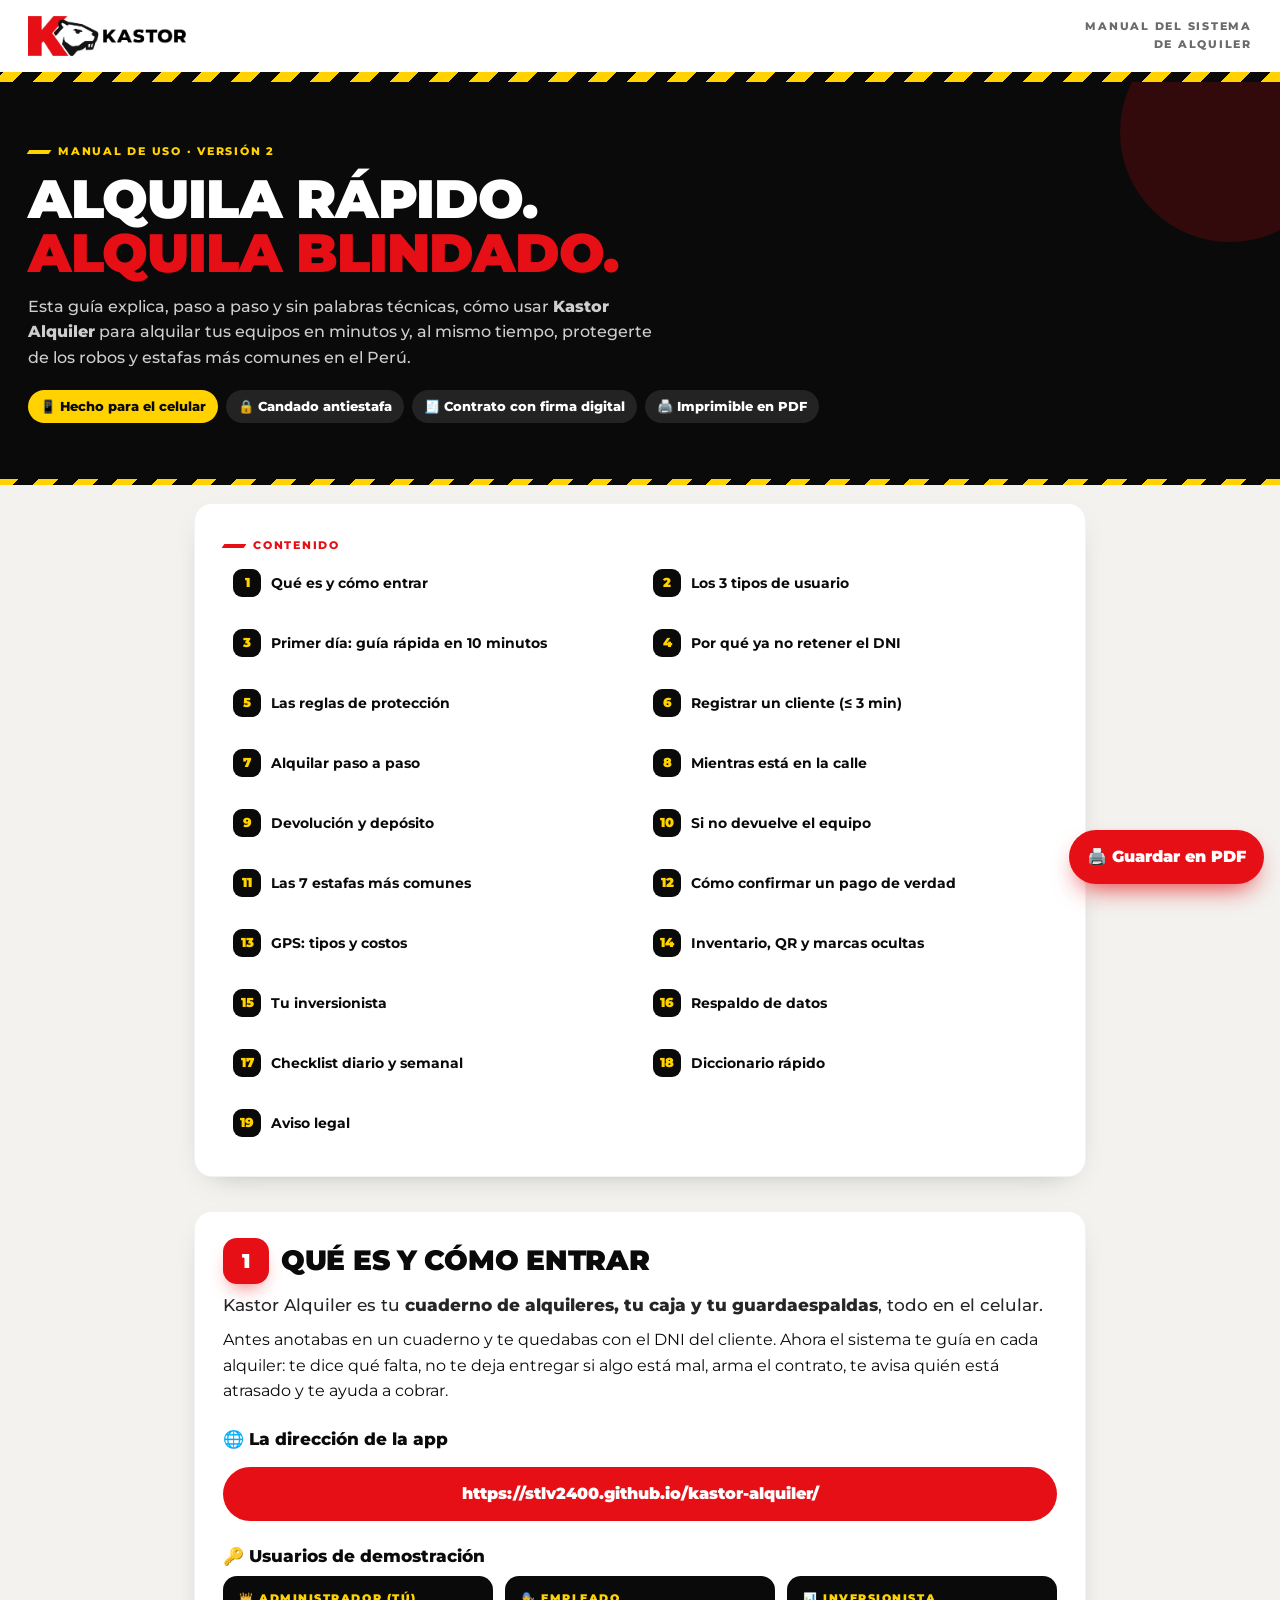
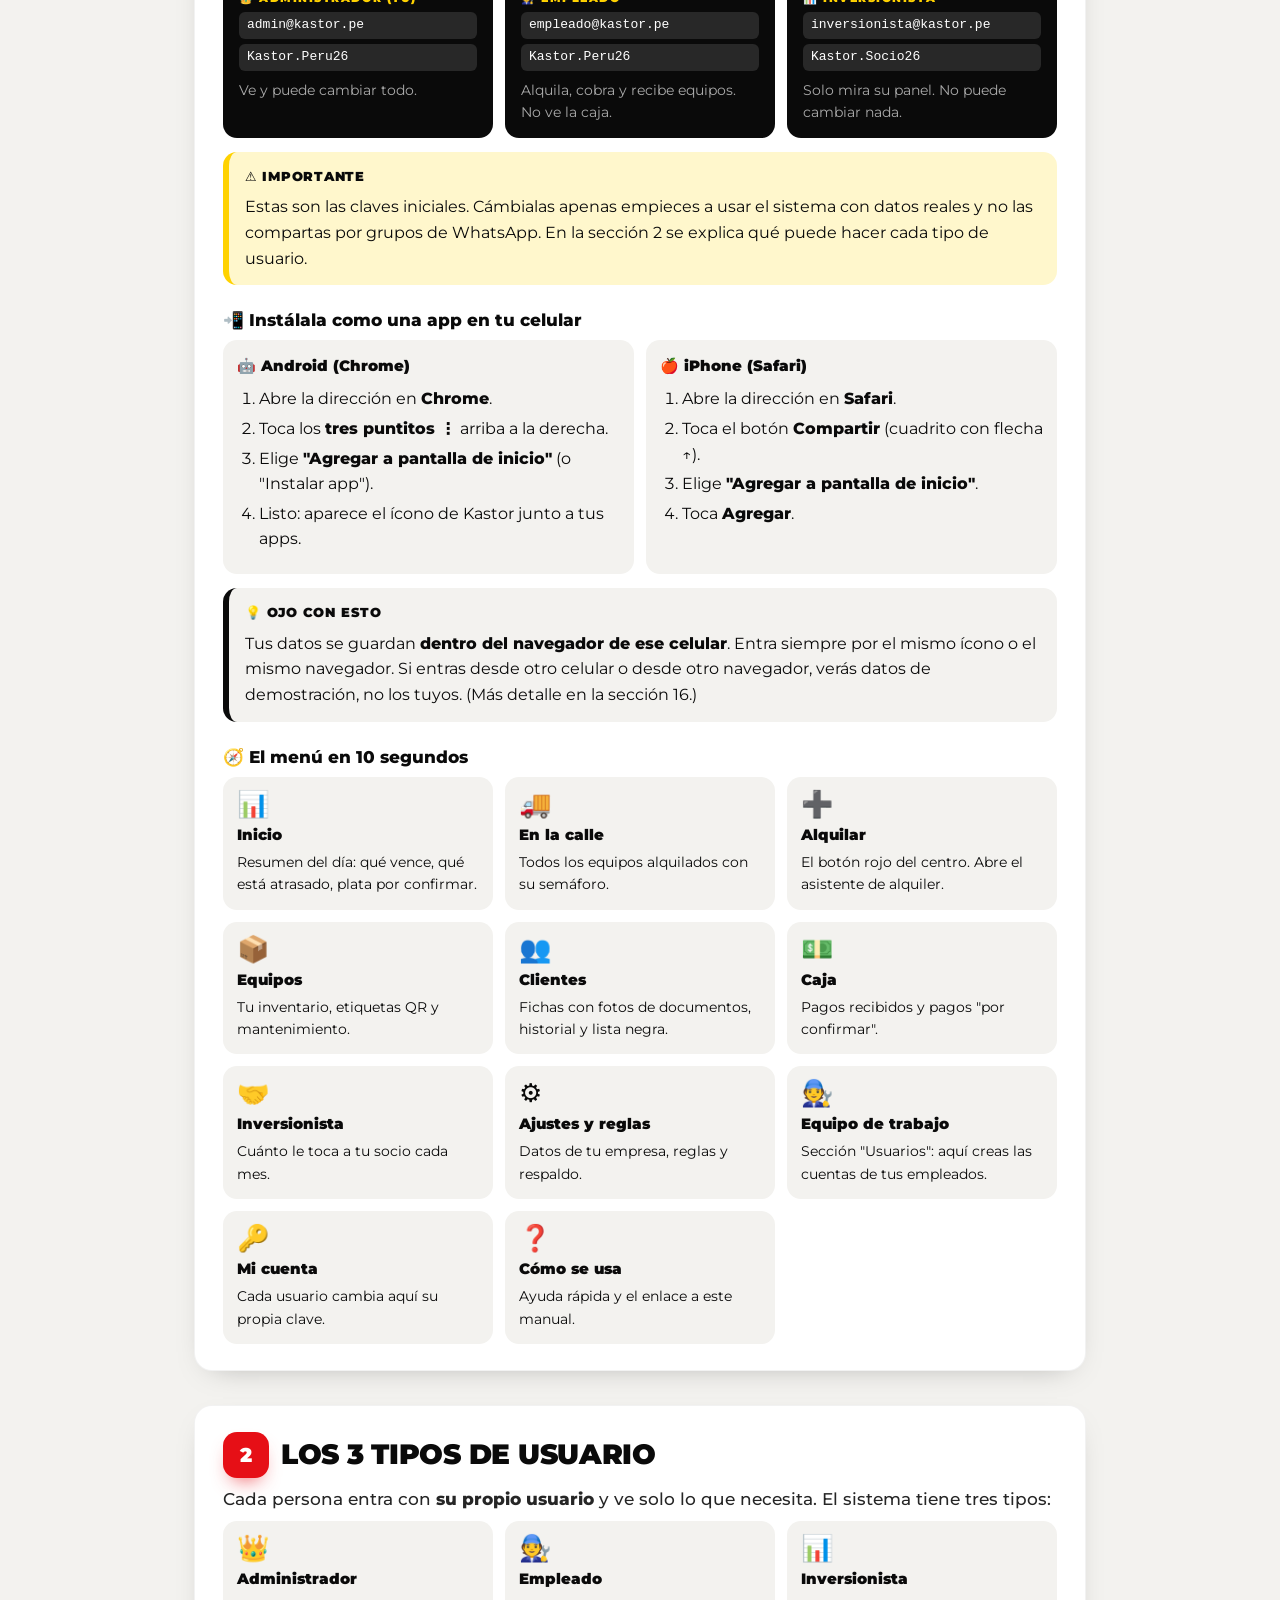
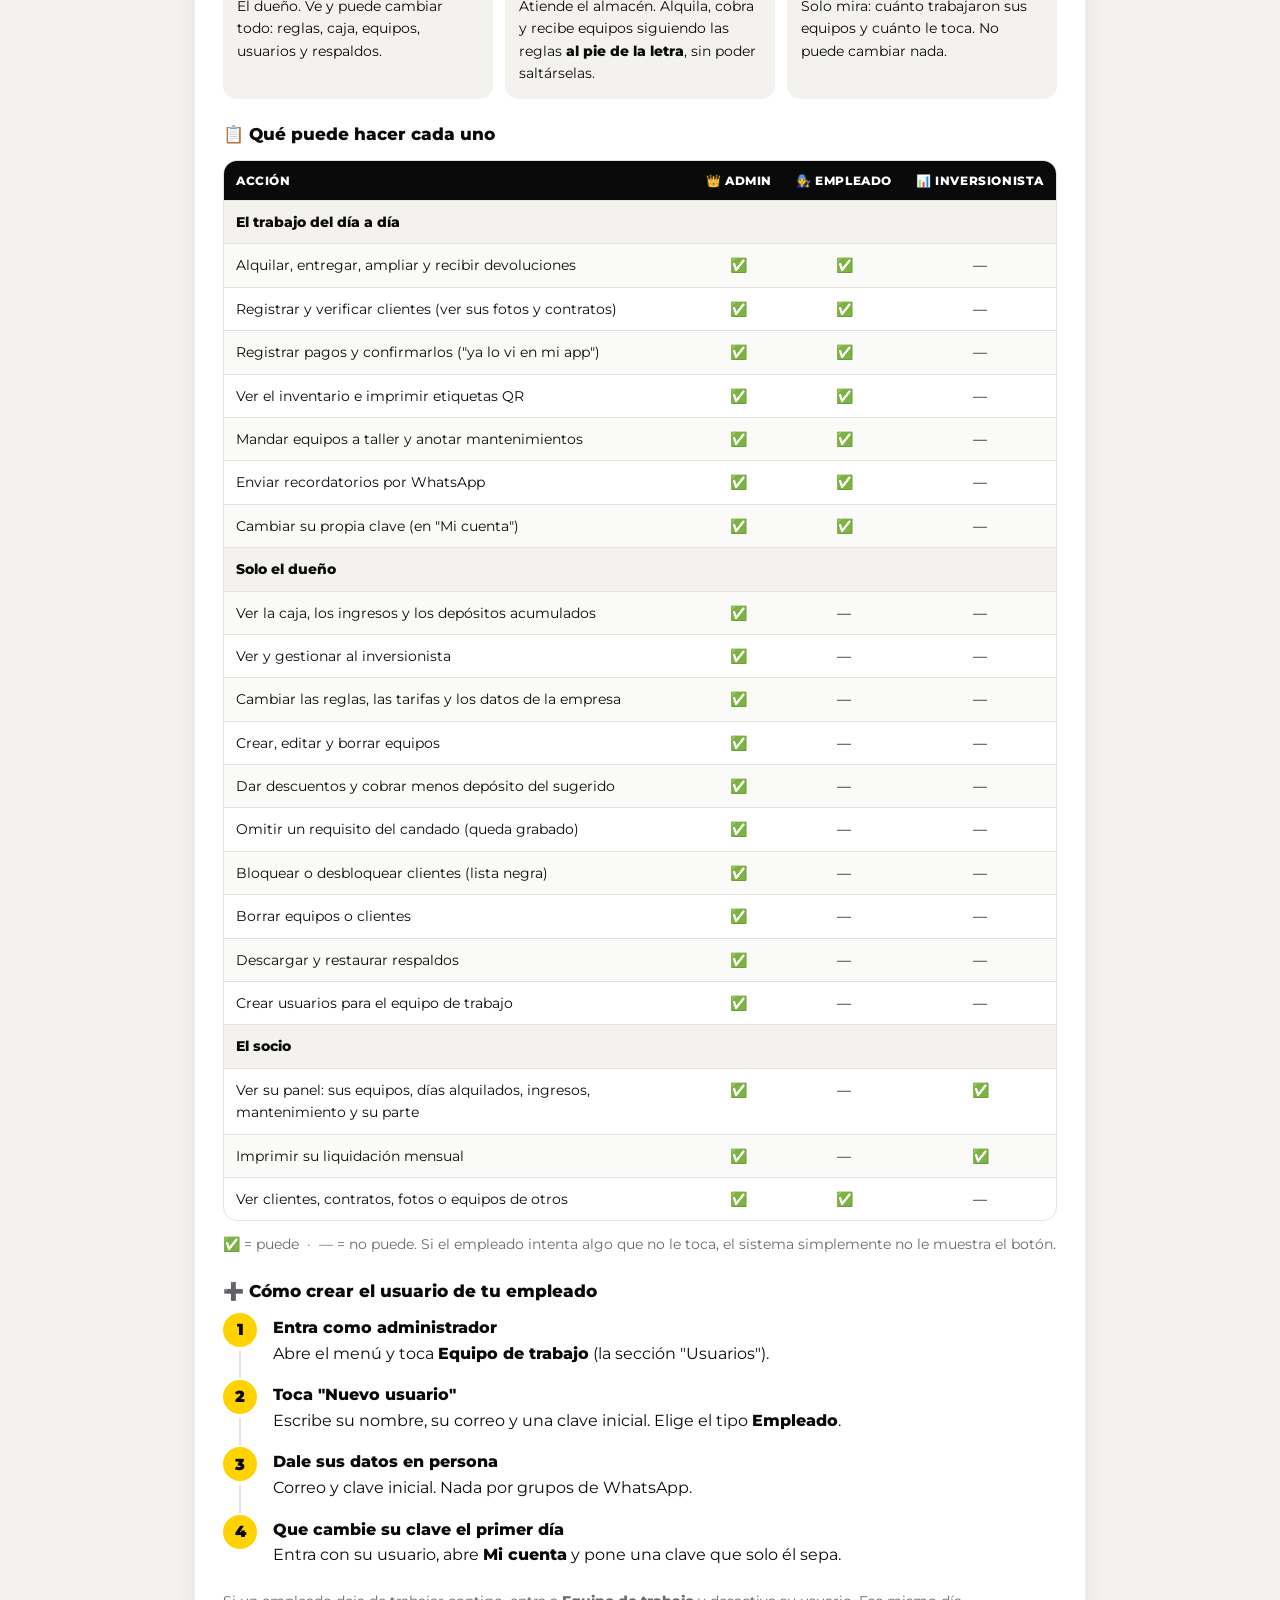
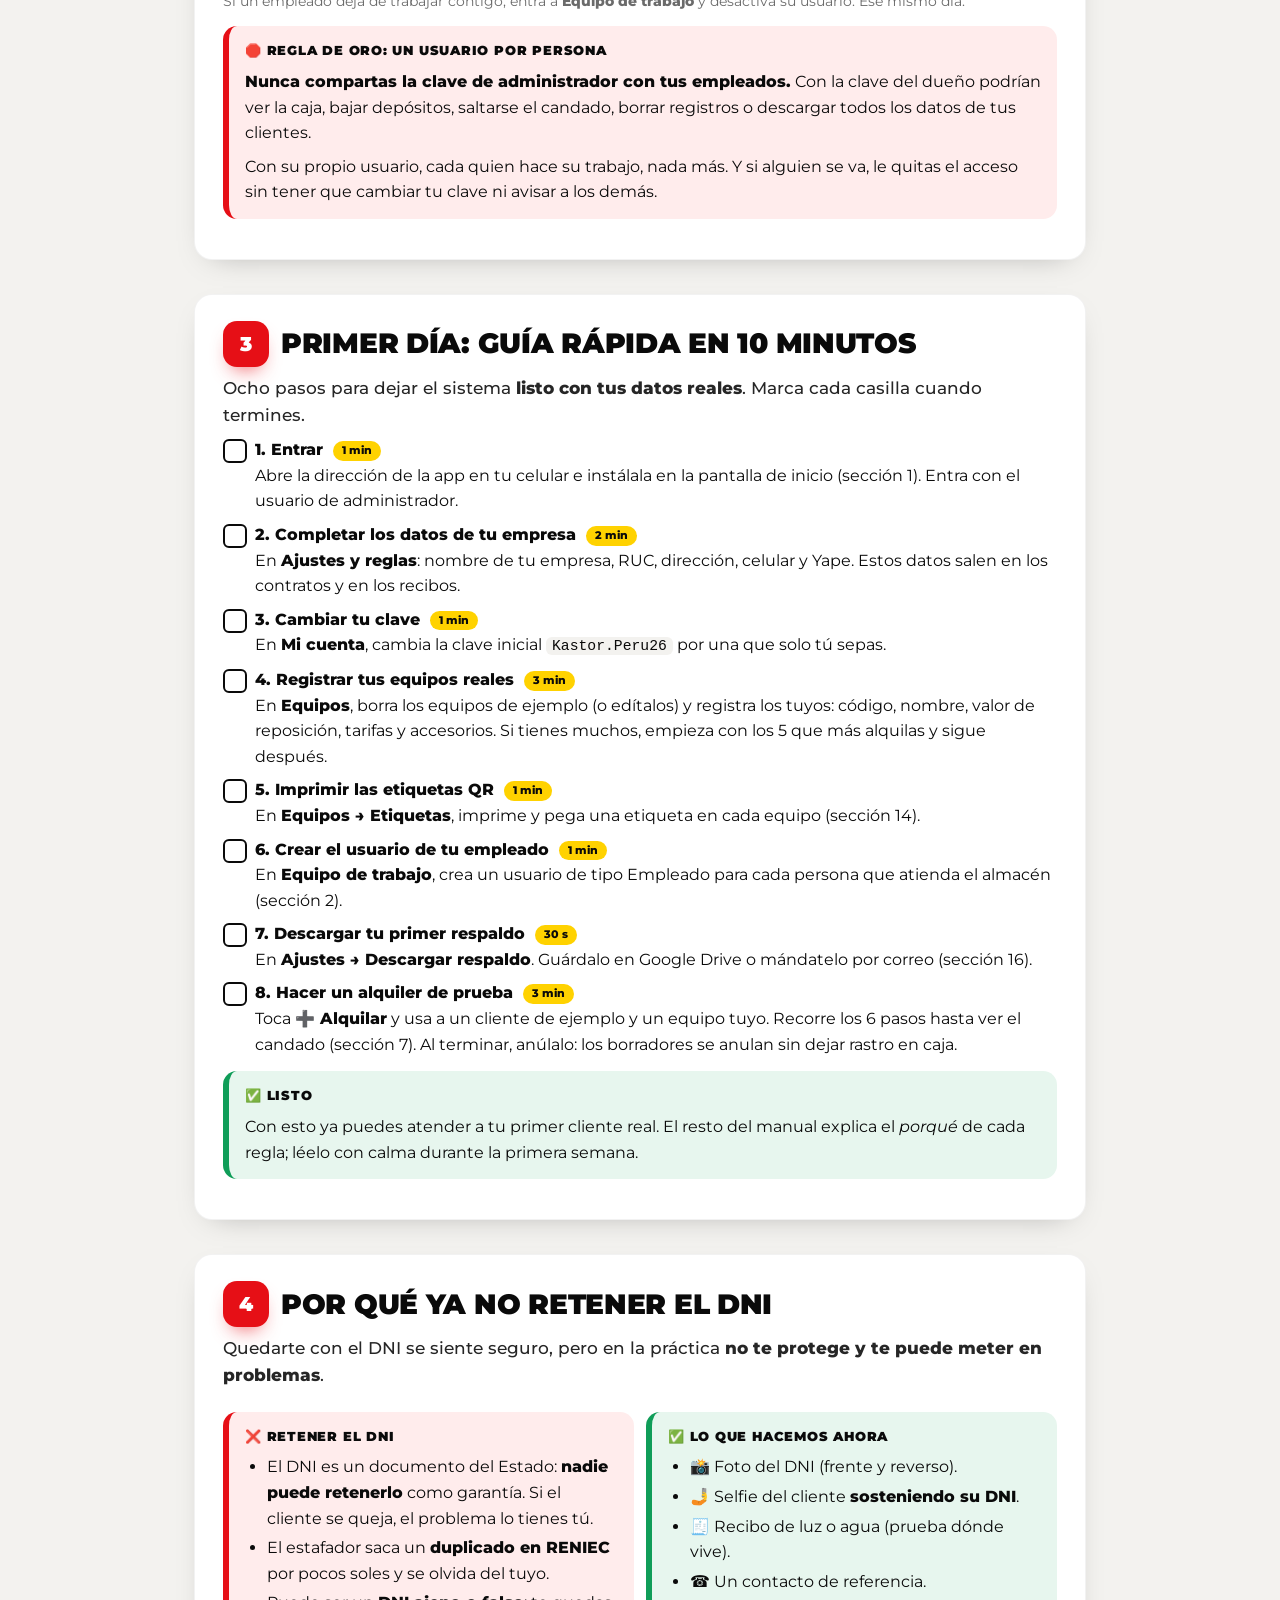
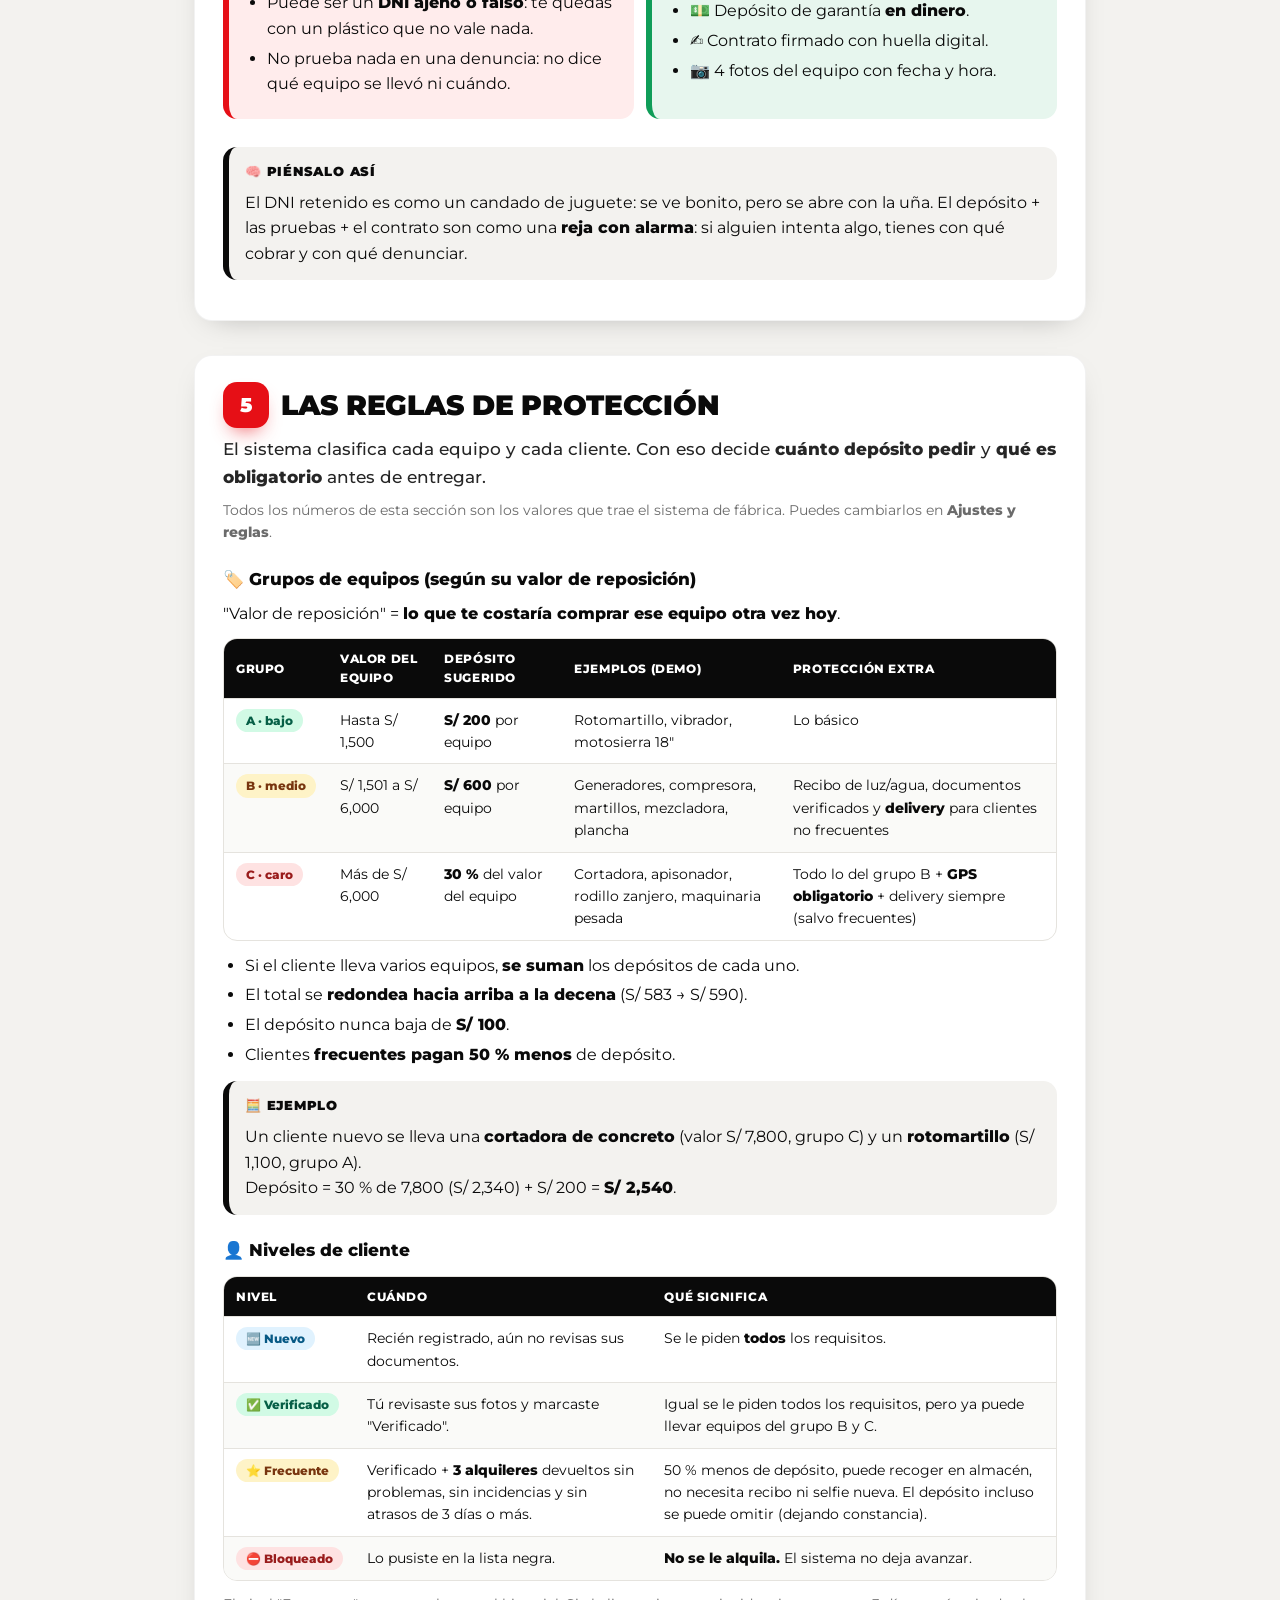
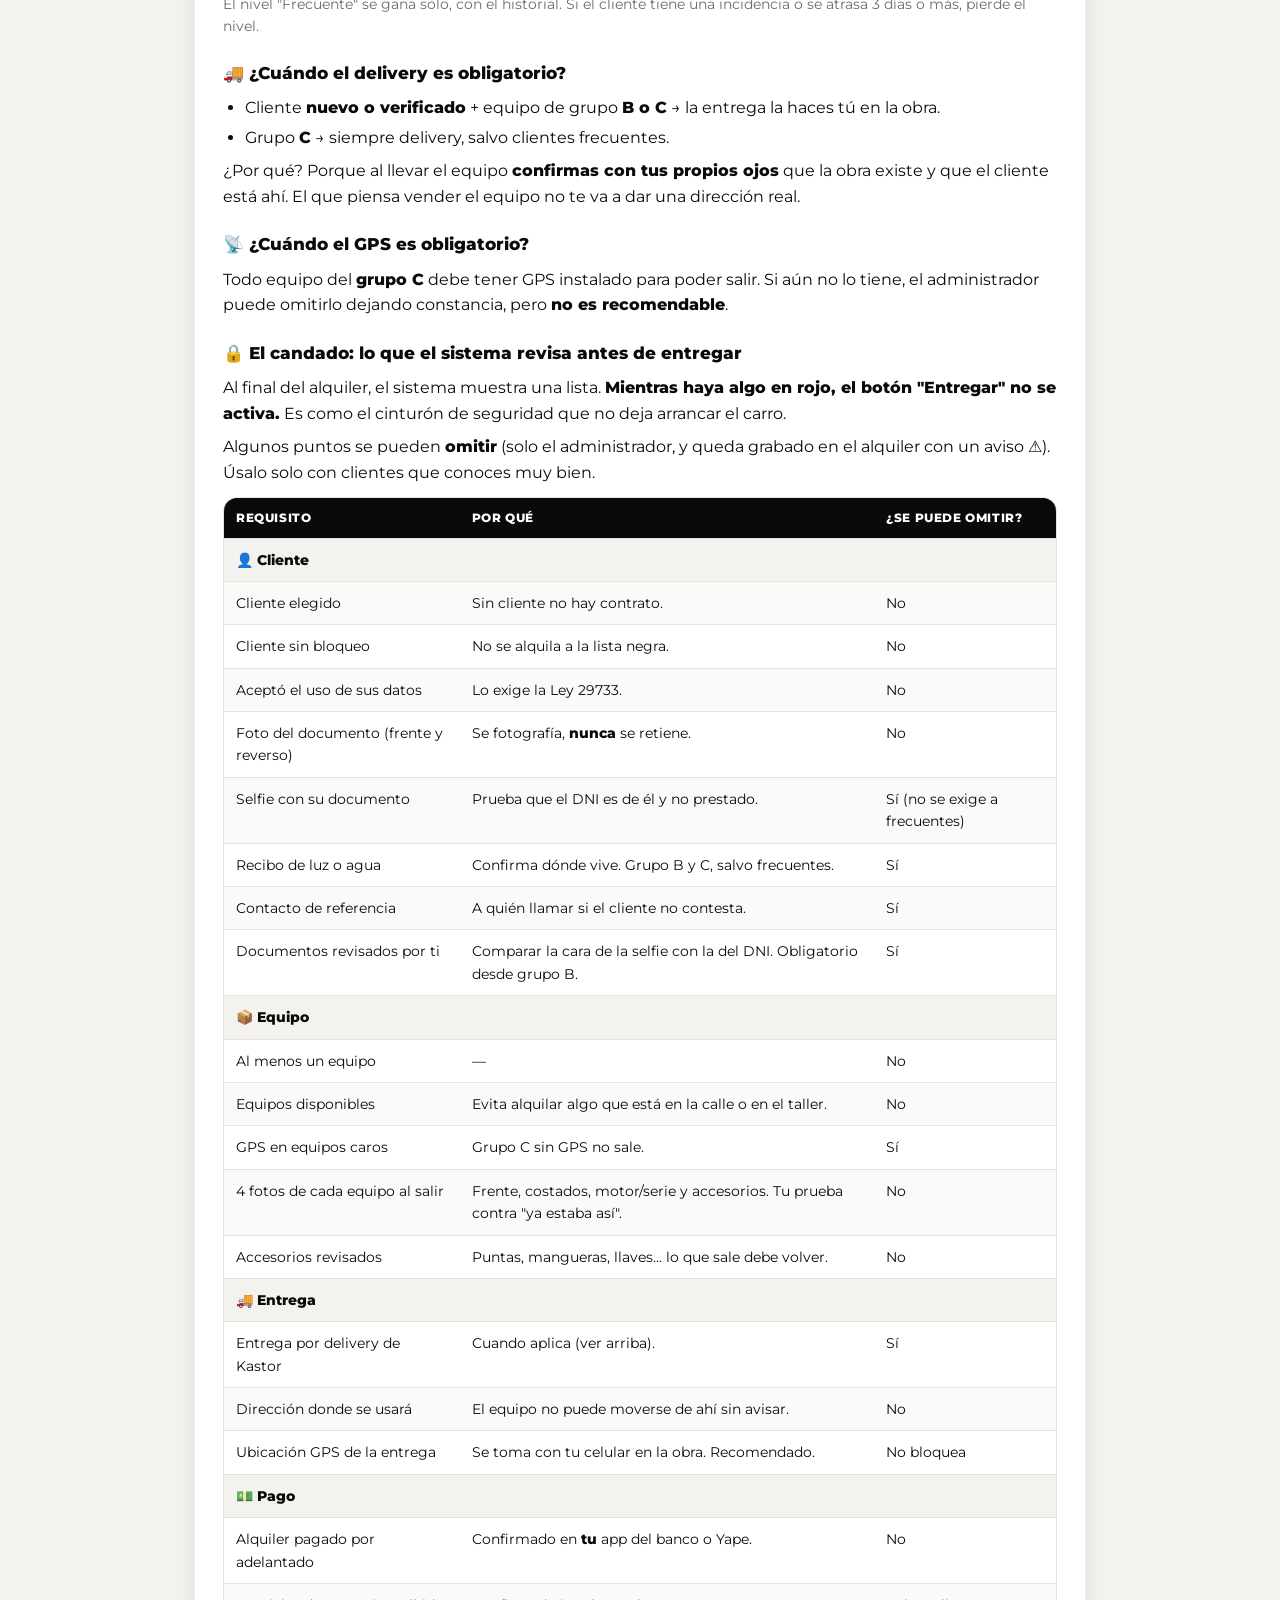
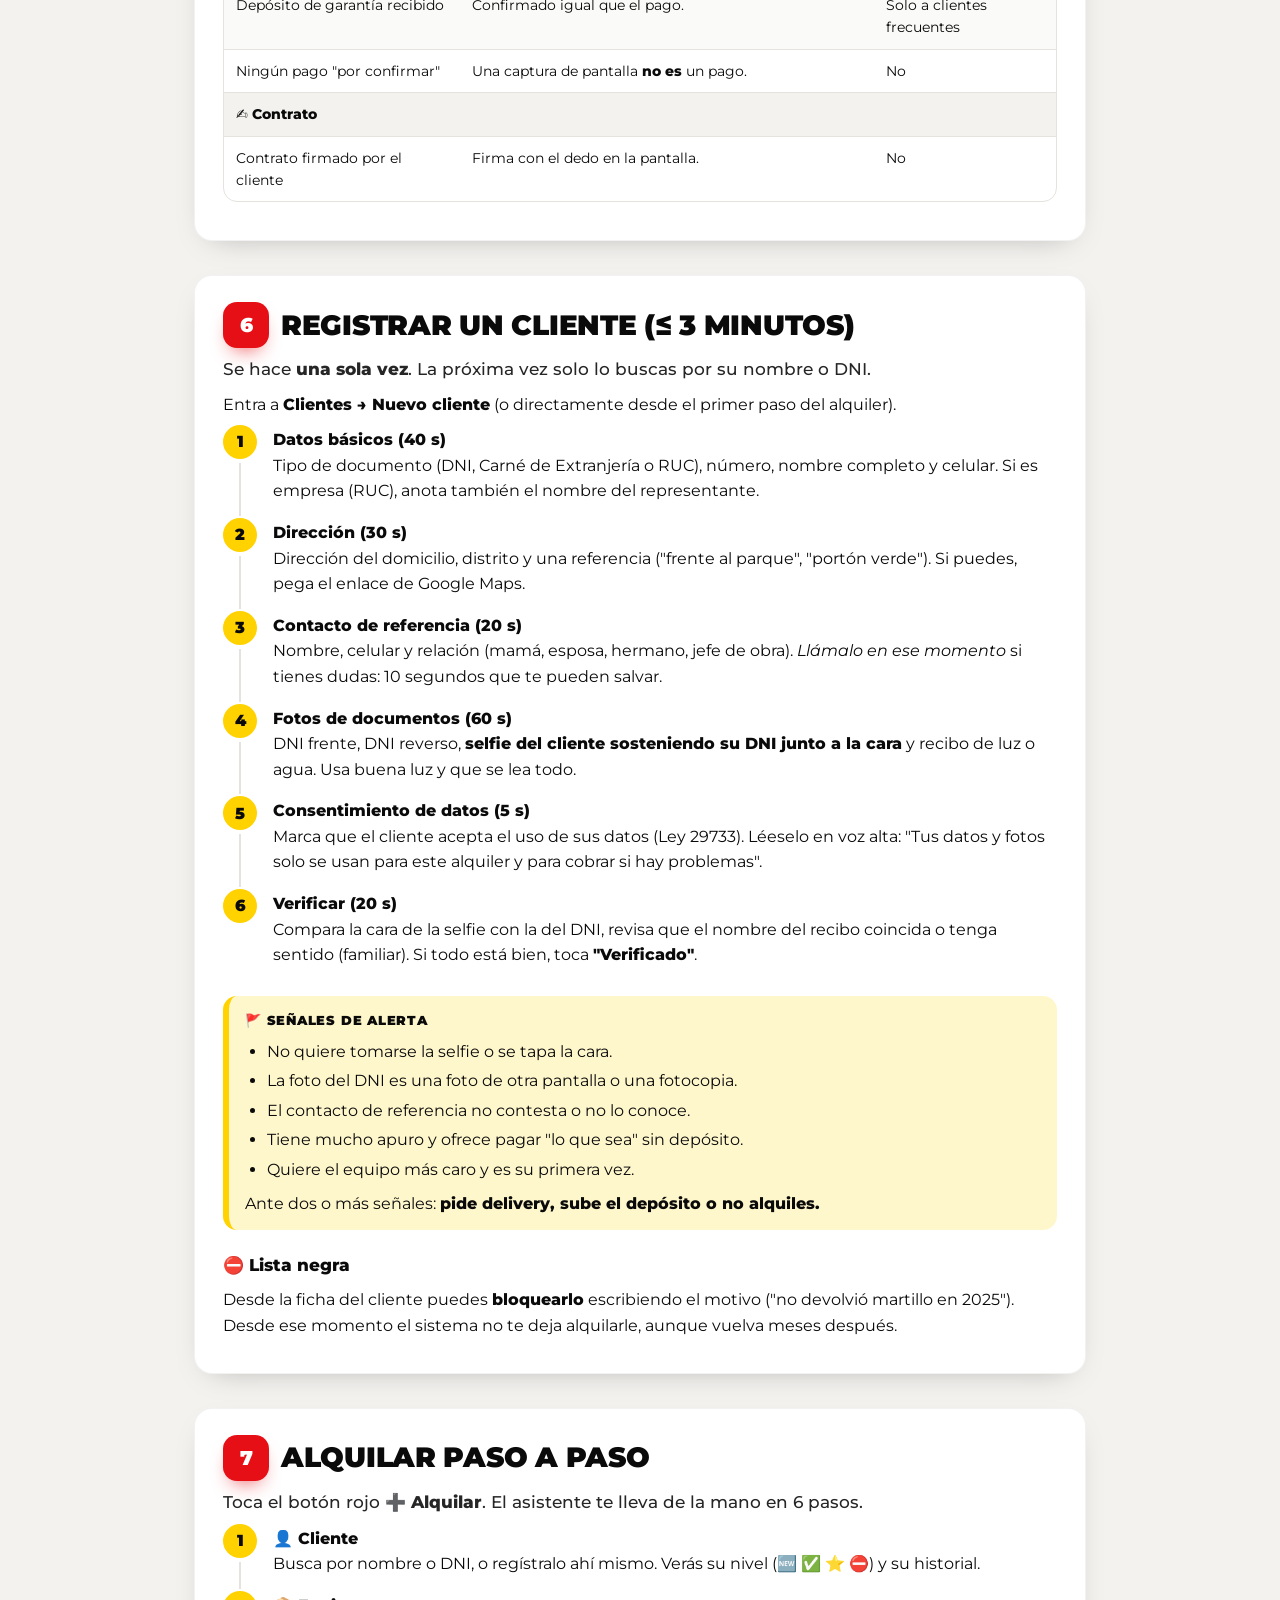
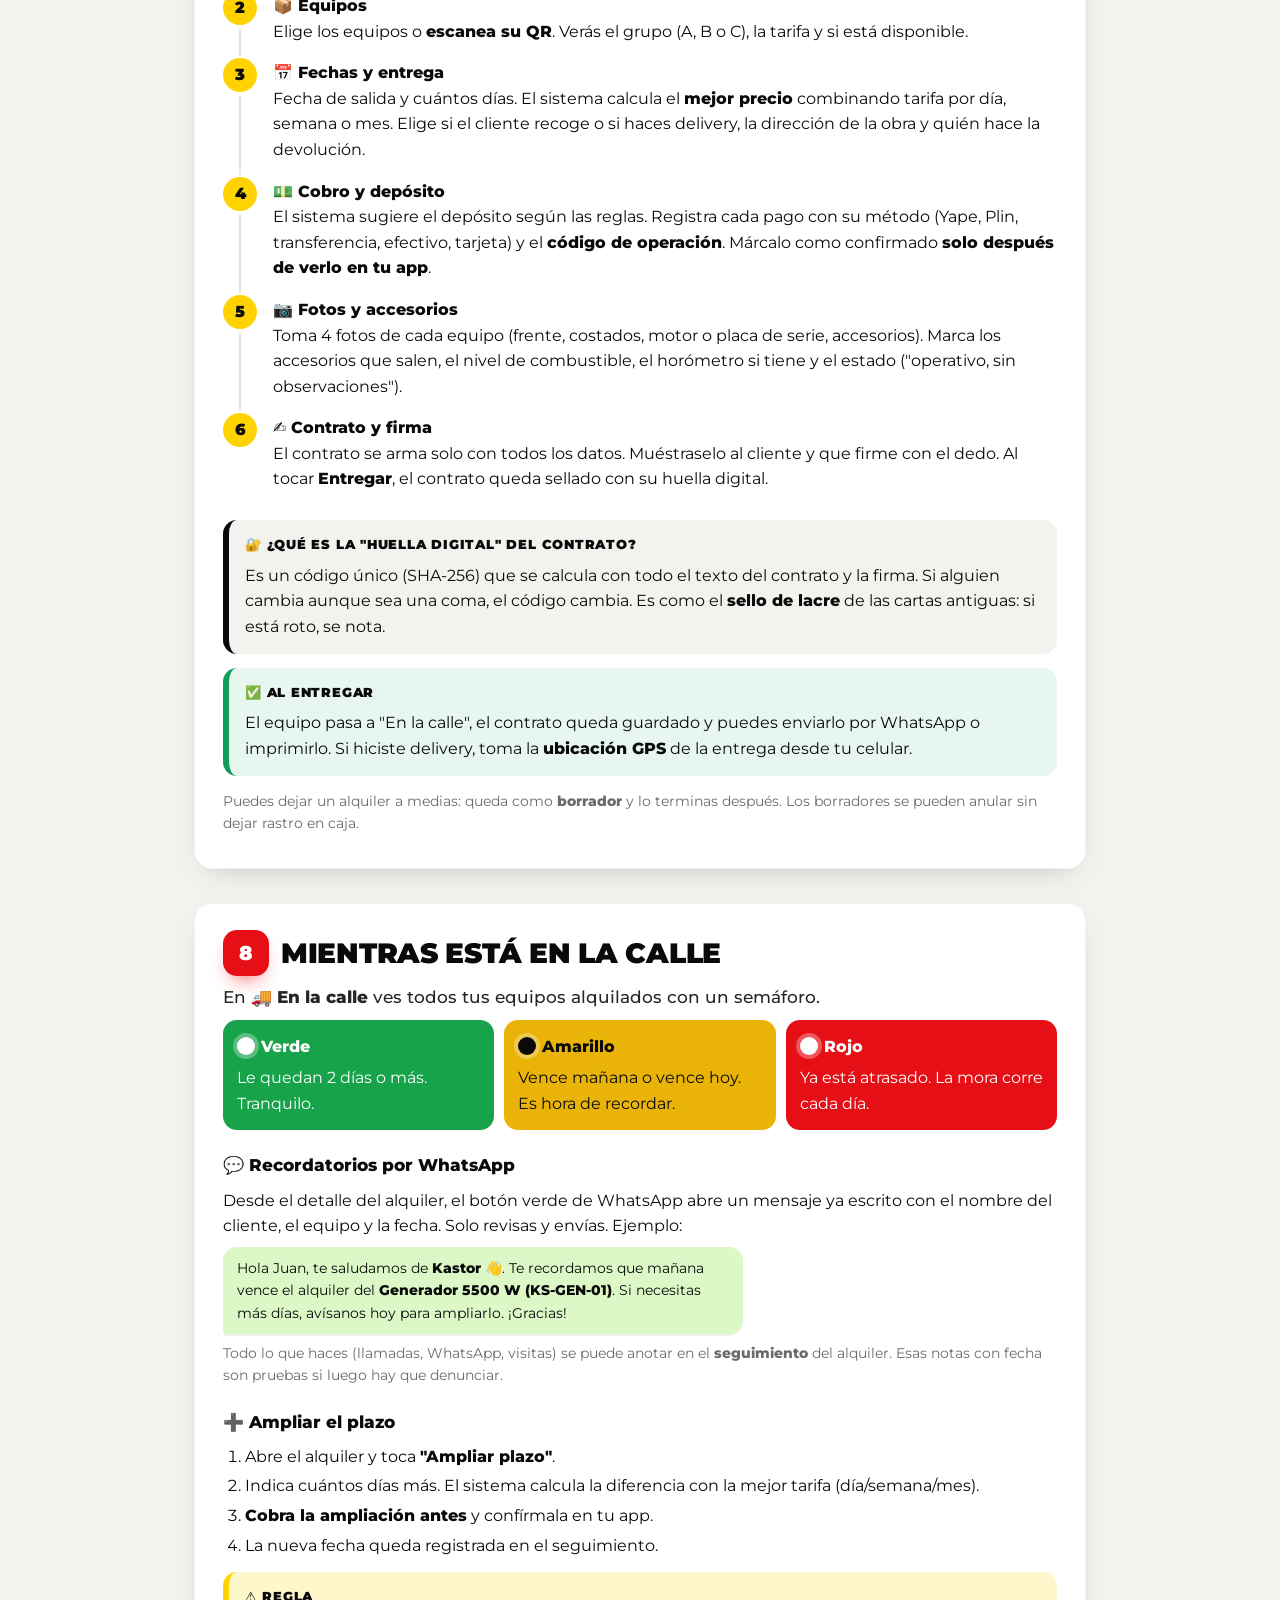
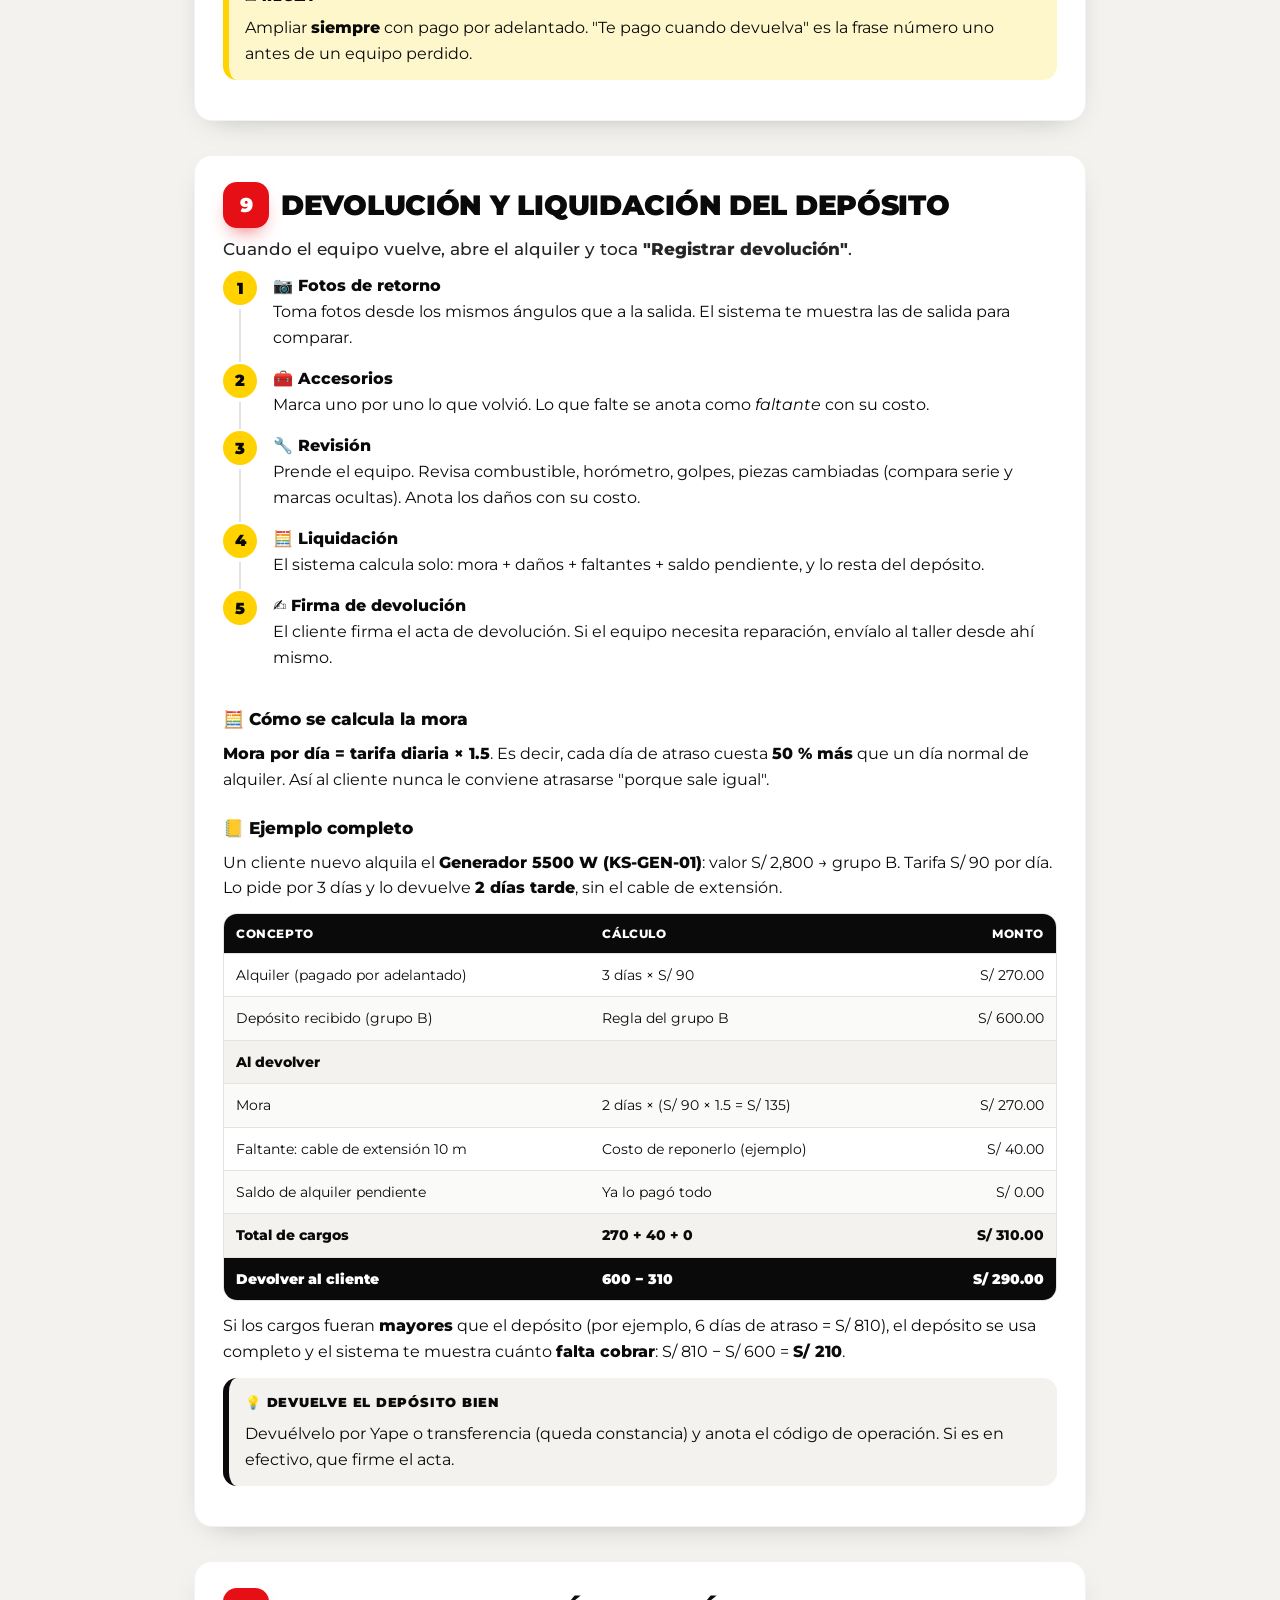
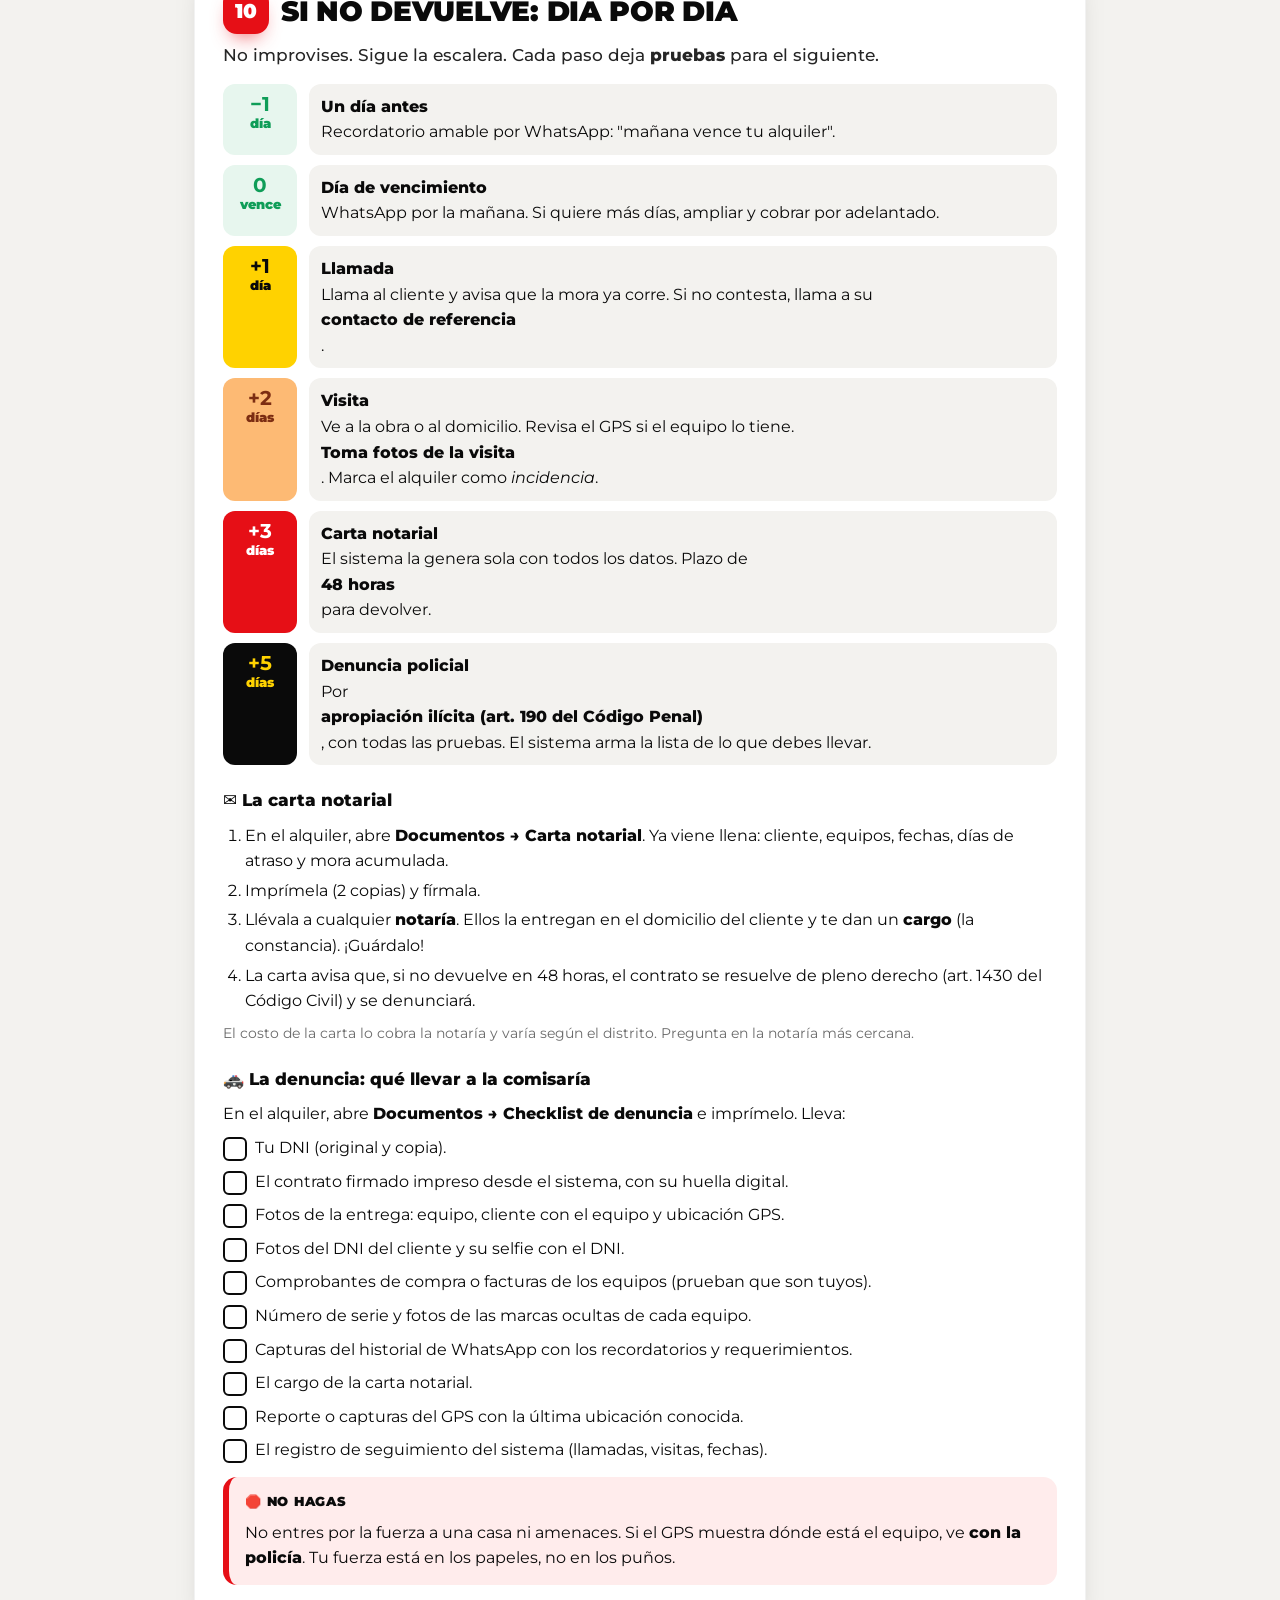
==== commit 259ffa7e: "Roles (empleado), tour de bienvenida, logo transparente, manual PDF Co-Authored-By: Claude Fable 5.1" ====
--- a/manual.html
+++ b/manual.html
@@ -92,6 +92,13 @@
   tr.total td { background: var(--negro) !important; color: #fff; font-weight: 900; }
   tr.sub td { font-weight: 800; background: var(--concreto) !important; }
 
+  td.c, th.c { text-align: center; white-space: nowrap; }
+  table.roles td:first-child { min-width: 240px; }
+  table.dicc td:first-child { white-space: nowrap; width: 1%; }
+  .t-min { display: inline-block; vertical-align: 1px; margin-left: 6px; border-radius: 999px; padding: 1px 9px; font-size: 11px; font-weight: 800; background: var(--amarillo); color: var(--negro); }
+  .primer-dia li { margin: 12px 0; }
+  .primer-dia li > strong { font-size: 16px; }
+
   .chip { display: inline-block; border-radius: 999px; padding: 2px 10px; font-size: 12px; font-weight: 800; white-space: nowrap; }
   .c-a { background: #D1FAE5; color: #065F46; } .c-b { background: #FEF3C7; color: #78350F; } .c-c { background: #FEE2E2; color: #991B1B; }
   .c-n { background: #E0F2FE; color: #075985; } .c-g { background: var(--concreto-2); color: var(--grafito); }
@@ -115,7 +122,7 @@
   /* Credenciales */
   .cred { background: var(--negro); color: #fff; border-radius: 14px; padding: 14px 16px; }
   .cred .rol { color: var(--amarillo); font-size: 11px; font-weight: 900; letter-spacing: .14em; text-transform: uppercase; }
-  .cred code { display: block; font-family: ui-monospace, Consolas, monospace; font-size: 15px; margin-top: 4px; word-break: break-all; }
+  .cred code { display: block; font-family: ui-monospace, Consolas, monospace; font-size: 13px; margin-top: 5px; padding: 3px 8px; border-radius: 6px; background: rgba(255,255,255,.12); color: #fff; word-break: break-all; }
   code { font-family: ui-monospace, Consolas, monospace; background: var(--concreto); padding: 1px 6px; border-radius: 6px; font-size: .92em; }
   .url { display: block; text-align: center; background: var(--rojo); color: #fff; text-decoration: none; padding: 14px; border-radius: 999px; font-weight: 900; margin: 14px 0; word-break: break-all; }
 
@@ -154,21 +161,34 @@
   }
 
   @media print {
-    @page { size: A4; margin: 13mm 12mm; }
-    body { background: #fff; font-size: 11.5pt; line-height: 1.5; -webkit-print-color-adjust: exact; print-color-adjust: exact; }
+    @page { size: A4; margin: 12mm; }
+    body { background: #fff; font-size: 10.5pt; line-height: 1.45; -webkit-print-color-adjust: exact; print-color-adjust: exact; }
     .print-btn, .no-print { display: none !important; }
-    .wrap { max-width: none; padding: 0; }
-    .hero { padding: 26px 20px; }
-    .toc { margin-top: 12px; }
-    .card { box-shadow: none; border: 1px solid #ddd; break-inside: auto; }
-    section.cap { break-before: page; margin-top: 0; }
-    section.cap.sin-salto { break-before: auto; margin-top: 24px; }
-    .box, .mini, .timeline li, tr, .cred, .luz, .pasos > li { break-inside: avoid; }
-    h2, h3, .cap-head { break-after: avoid; }
+    .wrap { max-width: none; padding: 0 0 10px; }
+    .hero { padding: 24px 20px; }
+    .hero h1 { font-size: 40px; }
+    .toc { margin-top: 10px; }
+    .toc ol { grid-template-columns: 1fr 1fr 1fr; gap: 2px; }
+    .toc li a { padding: 4px 6px; font-size: 11.5px; gap: 8px; }
+    .toc li a::before { width: 22px; height: 22px; font-size: 11px; border-radius: 7px; }
+    .card { box-shadow: none; border: 1px solid #ddd; break-inside: auto; padding: 16px 18px; margin-top: 12px; }
+    /* Las secciones fluyen una tras otra (sin páginas casi vacías). Los títulos se quedan con su contenido. */
+    section.cap { break-before: auto; margin-top: 14px; }
+    section.cap.sin-salto { margin-top: 14px; }
+    .cap-head { margin-top: 2px; }
+    .num { width: 38px; height: 38px; font-size: 17px; box-shadow: none; }
+    h2 { font-size: 20px; }
+    h3 { margin-top: 16px; }
+    .box, .mini, .timeline li, tr, .cred, .luz, .pasos > li, .check li, .wa { break-inside: avoid; }
+    .semaforo { break-inside: avoid; }
+    h2, h3, h4, .cap-head, .lead, thead { break-after: avoid; }
     .tabla { overflow: visible; border: 1px solid #ccc; }
-    table { min-width: 0; font-size: 10pt; }
+    table { min-width: 0; font-size: 9.5pt; }
+    th { padding: 7px 9px; } td { padding: 7px 9px; }
+    thead { display: table-header-group; }
     a { color: var(--negro); text-decoration: none; }
-    footer { background: #fff; color: #555; border-top: 3px solid var(--negro); }
+    .cinta { height: 8px; }
+    footer { background: #fff; color: #555; border-top: 3px solid var(--negro); padding: 12px; break-inside: avoid; }
   }
 </style>
 </head>
@@ -181,7 +201,7 @@
   </div>
   <div class="cinta"></div>
   <div class="hero">
-    <span class="kick">Manual de uso · versión 1</span>
+    <span class="kick">Manual de uso · versión 2</span>
     <h1>Alquila rápido.<br /><span>Alquila blindado.</span></h1>
     <p>Esta guía explica, paso a paso y sin palabras técnicas, cómo usar <strong>Kastor Alquiler</strong> para alquilar tus equipos en minutos y, al mismo tiempo, protegerte de los robos y estafas más comunes en el Perú.</p>
     <div class="pills">
@@ -200,21 +220,24 @@
     <span class="kick">Contenido</span>
     <ol>
       <li><a href="#s1">Qué es y cómo entrar</a></li>
-      <li><a href="#s2">Por qué ya no retener el DNI</a></li>
-      <li><a href="#s3">Las reglas de protección</a></li>
-      <li><a href="#s4">Registrar un cliente (≤ 3 min)</a></li>
-      <li><a href="#s5">Alquilar paso a paso</a></li>
-      <li><a href="#s6">Mientras está en la calle</a></li>
-      <li><a href="#s7">Devolución y depósito</a></li>
-      <li><a href="#s8">Si no devuelve el equipo</a></li>
-      <li><a href="#s9">Las 7 estafas más comunes</a></li>
-      <li><a href="#s10">Cómo confirmar un pago de verdad</a></li>
-      <li><a href="#s11">GPS: tipos y costos</a></li>
-      <li><a href="#s12">Inventario, QR y marcas ocultas</a></li>
-      <li><a href="#s13">Tu inversionista</a></li>
-      <li><a href="#s14">Respaldo de datos</a></li>
-      <li><a href="#s15">Checklist diario y semanal</a></li>
-      <li><a href="#s16">Aviso legal</a></li>
+      <li><a href="#s2">Los 3 tipos de usuario</a></li>
+      <li><a href="#s3">Primer día: guía rápida en 10 minutos</a></li>
+      <li><a href="#s4">Por qué ya no retener el DNI</a></li>
+      <li><a href="#s5">Las reglas de protección</a></li>
+      <li><a href="#s6">Registrar un cliente (≤ 3 min)</a></li>
+      <li><a href="#s7">Alquilar paso a paso</a></li>
+      <li><a href="#s8">Mientras está en la calle</a></li>
+      <li><a href="#s9">Devolución y depósito</a></li>
+      <li><a href="#s10">Si no devuelve el equipo</a></li>
+      <li><a href="#s11">Las 7 estafas más comunes</a></li>
+      <li><a href="#s12">Cómo confirmar un pago de verdad</a></li>
+      <li><a href="#s13">GPS: tipos y costos</a></li>
+      <li><a href="#s14">Inventario, QR y marcas ocultas</a></li>
+      <li><a href="#s15">Tu inversionista</a></li>
+      <li><a href="#s16">Respaldo de datos</a></li>
+      <li><a href="#s17">Checklist diario y semanal</a></li>
+      <li><a href="#s18">Diccionario rápido</a></li>
+      <li><a href="#s19">Aviso legal</a></li>
     </ol>
   </nav>
 
@@ -228,22 +251,28 @@
       <h3>🌐 La dirección de la app</h3>
       <a class="url" href="https://stlv2400.github.io/kastor-alquiler/">https://stlv2400.github.io/kastor-alquiler/</a>
 
-      <h3>🔑 Usuarios</h3>
-      <div class="grid g2">
+      <h3>🔑 Usuarios de demostración</h3>
+      <div class="grid g3">
         <div class="cred">
-          <div class="rol">Administrador (tú)</div>
+          <div class="rol">👑 Administrador (tú)</div>
           <code>admin@kastor.pe</code>
           <code>Kastor.Peru26</code>
-          <p class="muted" style="color:rgba(255,255,255,.65);margin-bottom:0">Puede hacer todo: alquilar, cobrar, cambiar reglas.</p>
+          <p class="muted" style="color:rgba(255,255,255,.65);margin-bottom:0">Ve y puede cambiar todo.</p>
         </div>
         <div class="cred">
-          <div class="rol">Inversionista</div>
+          <div class="rol">🧑‍🔧 Empleado</div>
+          <code>empleado@kastor.pe</code>
+          <code>Kastor.Peru26</code>
+          <p class="muted" style="color:rgba(255,255,255,.65);margin-bottom:0">Alquila, cobra y recibe equipos. No ve la caja.</p>
+        </div>
+        <div class="cred">
+          <div class="rol">📊 Inversionista</div>
           <code>inversionista@kastor.pe</code>
           <code>Kastor.Socio26</code>
           <p class="muted" style="color:rgba(255,255,255,.65);margin-bottom:0">Solo mira su panel. No puede cambiar nada.</p>
         </div>
       </div>
-      <div class="box warn"><span class="t">⚠️ Importante</span><p>Estas son las claves iniciales. Cámbialas apenas empieces a usar el sistema con datos reales y no las compartas por grupos de WhatsApp.</p></div>
+      <div class="box warn"><span class="t">⚠️ Importante</span><p>Estas son las claves iniciales. Cámbialas apenas empieces a usar el sistema con datos reales y no las compartas por grupos de WhatsApp. En la sección 2 se explica qué puede hacer cada tipo de usuario.</p></div>
 
       <h3>📲 Instálala como una app en tu celular</h3>
       <div class="grid g2">
@@ -266,7 +295,7 @@
           </ol>
         </div>
       </div>
-      <div class="box tip"><span class="t">💡 Ojo con esto</span><p>Tus datos se guardan <strong>dentro del navegador de ese celular</strong>. Entra siempre por el mismo ícono o el mismo navegador. Si entras desde otro celular o desde otro navegador, verás datos de demostración, no los tuyos. (Más detalle en la sección 14.)</p></div>
+      <div class="box tip"><span class="t">💡 Ojo con esto</span><p>Tus datos se guardan <strong>dentro del navegador de ese celular</strong>. Entra siempre por el mismo ícono o el mismo navegador. Si entras desde otro celular o desde otro navegador, verás datos de demostración, no los tuyos. (Más detalle en la sección 16.)</p></div>
 
       <h3>🧭 El menú en 10 segundos</h3>
       <div class="grid g3">
@@ -278,6 +307,8 @@
         <div class="mini"><span class="ico">💵</span><h4>Caja</h4><p>Pagos recibidos y pagos "por confirmar".</p></div>
         <div class="mini"><span class="ico">🤝</span><h4>Inversionista</h4><p>Cuánto le toca a tu socio cada mes.</p></div>
         <div class="mini"><span class="ico">⚙️</span><h4>Ajustes y reglas</h4><p>Datos de tu empresa, reglas y respaldo.</p></div>
+        <div class="mini"><span class="ico">🧑‍🔧</span><h4>Equipo de trabajo</h4><p>Sección "Usuarios": aquí creas las cuentas de tus empleados.</p></div>
+        <div class="mini"><span class="ico">🔑</span><h4>Mi cuenta</h4><p>Cada usuario cambia aquí su propia clave.</p></div>
         <div class="mini"><span class="ico">❓</span><h4>Cómo se usa</h4><p>Ayuda rápida y el enlace a este manual.</p></div>
       </div>
     </div>
@@ -286,7 +317,84 @@
   <!-- 2 -->
   <section class="cap" id="s2">
     <div class="card">
-      <div class="cap-head"><div class="num">2</div><h2>Por qué ya no retener el DNI</h2></div>
+      <div class="cap-head"><div class="num">2</div><h2>Los 3 tipos de usuario</h2></div>
+      <p class="lead">Cada persona entra con <strong>su propio usuario</strong> y ve solo lo que necesita. El sistema tiene tres tipos:</p>
+      <div class="grid g3">
+        <div class="mini"><span class="ico">👑</span><h4>Administrador</h4><p>El dueño. Ve y puede cambiar todo: reglas, caja, equipos, usuarios y respaldos.</p></div>
+        <div class="mini"><span class="ico">🧑‍🔧</span><h4>Empleado</h4><p>Atiende el almacén. Alquila, cobra y recibe equipos siguiendo las reglas <strong>al pie de la letra</strong>, sin poder saltárselas.</p></div>
+        <div class="mini"><span class="ico">📊</span><h4>Inversionista</h4><p>Solo mira: cuánto trabajaron sus equipos y cuánto le toca. No puede cambiar nada.</p></div>
+      </div>
+
+      <h3>📋 Qué puede hacer cada uno</h3>
+      <div class="tabla"><table class="roles">
+        <thead><tr><th>Acción</th><th class="c">👑 Admin</th><th class="c">🧑‍🔧 Empleado</th><th class="c">📊 Inversionista</th></tr></thead>
+        <tbody>
+          <tr class="sub"><td colspan="4">El trabajo del día a día</td></tr>
+          <tr><td>Alquilar, entregar, ampliar y recibir devoluciones</td><td class="c">✅</td><td class="c">✅</td><td class="c">—</td></tr>
+          <tr><td>Registrar y verificar clientes (ver sus fotos y contratos)</td><td class="c">✅</td><td class="c">✅</td><td class="c">—</td></tr>
+          <tr><td>Registrar pagos y confirmarlos ("ya lo vi en mi app")</td><td class="c">✅</td><td class="c">✅</td><td class="c">—</td></tr>
+          <tr><td>Ver el inventario e imprimir etiquetas QR</td><td class="c">✅</td><td class="c">✅</td><td class="c">—</td></tr>
+          <tr><td>Mandar equipos a taller y anotar mantenimientos</td><td class="c">✅</td><td class="c">✅</td><td class="c">—</td></tr>
+          <tr><td>Enviar recordatorios por WhatsApp</td><td class="c">✅</td><td class="c">✅</td><td class="c">—</td></tr>
+          <tr><td>Cambiar su propia clave (en "Mi cuenta")</td><td class="c">✅</td><td class="c">✅</td><td class="c">—</td></tr>
+          <tr class="sub"><td colspan="4">Solo el dueño</td></tr>
+          <tr><td>Ver la caja, los ingresos y los depósitos acumulados</td><td class="c">✅</td><td class="c">—</td><td class="c">—</td></tr>
+          <tr><td>Ver y gestionar al inversionista</td><td class="c">✅</td><td class="c">—</td><td class="c">—</td></tr>
+          <tr><td>Cambiar las reglas, las tarifas y los datos de la empresa</td><td class="c">✅</td><td class="c">—</td><td class="c">—</td></tr>
+          <tr><td>Crear, editar y borrar equipos</td><td class="c">✅</td><td class="c">—</td><td class="c">—</td></tr>
+          <tr><td>Dar descuentos y cobrar menos depósito del sugerido</td><td class="c">✅</td><td class="c">—</td><td class="c">—</td></tr>
+          <tr><td>Omitir un requisito del candado (queda grabado)</td><td class="c">✅</td><td class="c">—</td><td class="c">—</td></tr>
+          <tr><td>Bloquear o desbloquear clientes (lista negra)</td><td class="c">✅</td><td class="c">—</td><td class="c">—</td></tr>
+          <tr><td>Borrar equipos o clientes</td><td class="c">✅</td><td class="c">—</td><td class="c">—</td></tr>
+          <tr><td>Descargar y restaurar respaldos</td><td class="c">✅</td><td class="c">—</td><td class="c">—</td></tr>
+          <tr><td>Crear usuarios para el equipo de trabajo</td><td class="c">✅</td><td class="c">—</td><td class="c">—</td></tr>
+          <tr class="sub"><td colspan="4">El socio</td></tr>
+          <tr><td>Ver su panel: sus equipos, días alquilados, ingresos, mantenimiento y su parte</td><td class="c">✅</td><td class="c">—</td><td class="c">✅</td></tr>
+          <tr><td>Imprimir su liquidación mensual</td><td class="c">✅</td><td class="c">—</td><td class="c">✅</td></tr>
+          <tr><td>Ver clientes, contratos, fotos o equipos de otros</td><td class="c">✅</td><td class="c">✅</td><td class="c">—</td></tr>
+        </tbody>
+      </table></div>
+      <p class="muted">✅ = puede &nbsp;·&nbsp; — = no puede. Si el empleado intenta algo que no le toca, el sistema simplemente no le muestra el botón.</p>
+
+      <h3>➕ Cómo crear el usuario de tu empleado</h3>
+      <ol class="pasos">
+        <li><strong>Entra como administrador</strong>Abre el menú y toca <strong>Equipo de trabajo</strong> (la sección "Usuarios").</li>
+        <li><strong>Toca "Nuevo usuario"</strong>Escribe su nombre, su correo y una clave inicial. Elige el tipo <strong>Empleado</strong>.</li>
+        <li><strong>Dale sus datos en persona</strong>Correo y clave inicial. Nada por grupos de WhatsApp.</li>
+        <li><strong>Que cambie su clave el primer día</strong>Entra con su usuario, abre <strong>Mi cuenta</strong> y pone una clave que solo él sepa.</li>
+      </ol>
+      <p class="muted">Si un empleado deja de trabajar contigo, entra a <strong>Equipo de trabajo</strong> y desactiva su usuario. Ese mismo día.</p>
+
+      <div class="box stop"><span class="t">🛑 Regla de oro: un usuario por persona</span>
+        <p><strong>Nunca compartas la clave de administrador con tus empleados.</strong> Con la clave del dueño podrían ver la caja, bajar depósitos, saltarse el candado, borrar registros o descargar todos los datos de tus clientes.</p>
+        <p>Con su propio usuario, cada quien hace su trabajo, nada más. Y si alguien se va, le quitas el acceso sin tener que cambiar tu clave ni avisar a los demás.</p>
+      </div>
+    </div>
+  </section>
+
+  <!-- 3 -->
+  <section class="cap" id="s3">
+    <div class="card">
+      <div class="cap-head"><div class="num">3</div><h2>Primer día: guía rápida en 10 minutos</h2></div>
+      <p class="lead">Ocho pasos para dejar el sistema <strong>listo con tus datos reales</strong>. Marca cada casilla cuando termines.</p>
+      <ul class="check primer-dia">
+        <li><strong>1. Entrar</strong> <span class="t-min">1 min</span><br />Abre la dirección de la app en tu celular e instálala en la pantalla de inicio (sección 1). Entra con el usuario de administrador.</li>
+        <li><strong>2. Completar los datos de tu empresa</strong> <span class="t-min">2 min</span><br />En <strong>Ajustes y reglas</strong>: nombre de tu empresa, RUC, dirección, celular y Yape. Estos datos salen en los contratos y en los recibos.</li>
+        <li><strong>3. Cambiar tu clave</strong> <span class="t-min">1 min</span><br />En <strong>Mi cuenta</strong>, cambia la clave inicial <code>Kastor.Peru26</code> por una que solo tú sepas.</li>
+        <li><strong>4. Registrar tus equipos reales</strong> <span class="t-min">3 min</span><br />En <strong>Equipos</strong>, borra los equipos de ejemplo (o edítalos) y registra los tuyos: código, nombre, valor de reposición, tarifas y accesorios. Si tienes muchos, empieza con los 5 que más alquilas y sigue después.</li>
+        <li><strong>5. Imprimir las etiquetas QR</strong> <span class="t-min">1 min</span><br />En <strong>Equipos → Etiquetas</strong>, imprime y pega una etiqueta en cada equipo (sección 14).</li>
+        <li><strong>6. Crear el usuario de tu empleado</strong> <span class="t-min">1 min</span><br />En <strong>Equipo de trabajo</strong>, crea un usuario de tipo Empleado para cada persona que atienda el almacén (sección 2).</li>
+        <li><strong>7. Descargar tu primer respaldo</strong> <span class="t-min">30 s</span><br />En <strong>Ajustes → Descargar respaldo</strong>. Guárdalo en Google Drive o mándatelo por correo (sección 16).</li>
+        <li><strong>8. Hacer un alquiler de prueba</strong> <span class="t-min">3 min</span><br />Toca <strong>➕ Alquilar</strong> y usa a un cliente de ejemplo y un equipo tuyo. Recorre los 6 pasos hasta ver el candado (sección 7). Al terminar, anúlalo: los borradores se anulan sin dejar rastro en caja.</li>
+      </ul>
+      <div class="box ok"><span class="t">✅ Listo</span><p>Con esto ya puedes atender a tu primer cliente real. El resto del manual explica el <em>porqué</em> de cada regla; léelo con calma durante la primera semana.</p></div>
+    </div>
+  </section>
+
+  <!-- 4 -->
+  <section class="cap" id="s4">
+    <div class="card">
+      <div class="cap-head"><div class="num">4</div><h2>Por qué ya no retener el DNI</h2></div>
       <p class="lead">Quedarte con el DNI se siente seguro, pero en la práctica <strong>no te protege y te puede meter en problemas</strong>.</p>
       <div class="grid g2">
         <div class="box stop"><span class="t">❌ Retener el DNI</span>
@@ -313,10 +421,10 @@
     </div>
   </section>
 
-  <!-- 3 -->
-  <section class="cap" id="s3">
-    <div class="card">
-      <div class="cap-head"><div class="num">3</div><h2>Las reglas de protección</h2></div>
+  <!-- 5 -->
+  <section class="cap" id="s5">
+    <div class="card">
+      <div class="cap-head"><div class="num">5</div><h2>Las reglas de protección</h2></div>
       <p class="lead">El sistema clasifica cada equipo y cada cliente. Con eso decide <strong>cuánto depósito pedir</strong> y <strong>qué es obligatorio</strong> antes de entregar.</p>
       <p class="muted">Todos los números de esta sección son los valores que trae el sistema de fábrica. Puedes cambiarlos en <strong>Ajustes y reglas</strong>.</p>
 
@@ -396,10 +504,10 @@
     </div>
   </section>
 
-  <!-- 4 -->
-  <section class="cap" id="s4">
-    <div class="card">
-      <div class="cap-head"><div class="num">4</div><h2>Registrar un cliente (≤ 3 minutos)</h2></div>
+  <!-- 6 -->
+  <section class="cap" id="s6">
+    <div class="card">
+      <div class="cap-head"><div class="num">6</div><h2>Registrar un cliente (≤ 3 minutos)</h2></div>
       <p class="lead">Se hace <strong>una sola vez</strong>. La próxima vez solo lo buscas por su nombre o DNI.</p>
       <p>Entra a <strong>Clientes → Nuevo cliente</strong> (o directamente desde el primer paso del alquiler).</p>
       <ol class="pasos">
@@ -425,10 +533,10 @@
     </div>
   </section>
 
-  <!-- 5 -->
-  <section class="cap" id="s5">
-    <div class="card">
-      <div class="cap-head"><div class="num">5</div><h2>Alquilar paso a paso</h2></div>
+  <!-- 7 -->
+  <section class="cap" id="s7">
+    <div class="card">
+      <div class="cap-head"><div class="num">7</div><h2>Alquilar paso a paso</h2></div>
       <p class="lead">Toca el botón rojo <strong>➕ Alquilar</strong>. El asistente te lleva de la mano en 6 pasos.</p>
       <ol class="pasos">
         <li><strong>👤 Cliente</strong>Busca por nombre o DNI, o regístralo ahí mismo. Verás su nivel (🆕 ✅ ⭐ ⛔) y su historial.</li>
@@ -444,10 +552,10 @@
     </div>
   </section>
 
-  <!-- 6 -->
-  <section class="cap" id="s6">
-    <div class="card">
-      <div class="cap-head"><div class="num">6</div><h2>Mientras está en la calle</h2></div>
+  <!-- 8 -->
+  <section class="cap" id="s8">
+    <div class="card">
+      <div class="cap-head"><div class="num">8</div><h2>Mientras está en la calle</h2></div>
       <p class="lead">En <strong>🚚 En la calle</strong> ves todos tus equipos alquilados con un semáforo.</p>
       <div class="semaforo">
         <div class="luz l-v"><span class="dot"></span><strong>Verde</strong><p style="margin:6px 0 0">Le quedan 2 días o más. Tranquilo.</p></div>
@@ -471,10 +579,10 @@
     </div>
   </section>
 
-  <!-- 7 -->
-  <section class="cap" id="s7">
-    <div class="card">
-      <div class="cap-head"><div class="num">7</div><h2>Devolución y liquidación del depósito</h2></div>
+  <!-- 9 -->
+  <section class="cap" id="s9">
+    <div class="card">
+      <div class="cap-head"><div class="num">9</div><h2>Devolución y liquidación del depósito</h2></div>
       <p class="lead">Cuando el equipo vuelve, abre el alquiler y toca <strong>"Registrar devolución"</strong>.</p>
       <ol class="pasos">
         <li><strong>📷 Fotos de retorno</strong>Toma fotos desde los mismos ángulos que a la salida. El sistema te muestra las de salida para comparar.</li>
@@ -507,10 +615,10 @@
     </div>
   </section>
 
-  <!-- 8 -->
-  <section class="cap" id="s8">
-    <div class="card">
-      <div class="cap-head"><div class="num">8</div><h2>Si no devuelve: día por día</h2></div>
+  <!-- 10 -->
+  <section class="cap" id="s10">
+    <div class="card">
+      <div class="cap-head"><div class="num">10</div><h2>Si no devuelve: día por día</h2></div>
       <p class="lead">No improvises. Sigue la escalera. Cada paso deja <strong>pruebas</strong> para el siguiente.</p>
       <ul class="timeline">
         <li><div class="d d0"><b>−1</b>día</div><div class="x"><strong>Un día antes</strong>Recordatorio amable por WhatsApp: "mañana vence tu alquiler".</div></li>
@@ -548,10 +656,10 @@
     </div>
   </section>
 
-  <!-- 9 -->
-  <section class="cap" id="s9">
-    <div class="card">
-      <div class="cap-head"><div class="num">9</div><h2>Las 7 estafas más comunes en el Perú</h2></div>
+  <!-- 11 -->
+  <section class="cap" id="s11">
+    <div class="card">
+      <div class="cap-head"><div class="num">11</div><h2>Las 7 estafas más comunes en el Perú</h2></div>
       <p class="lead">Estas son las mañas que más se repiten en el alquiler de equipos. El sistema tiene una traba para cada una.</p>
       <div class="tabla"><table>
         <thead><tr><th>#</th><th>La estafa</th><th>Cómo la bloquea el sistema</th></tr></thead>
@@ -568,10 +676,10 @@
     </div>
   </section>
 
-  <!-- 10 -->
-  <section class="cap" id="s10">
-    <div class="card">
-      <div class="cap-head"><div class="num">10</div><h2>Cómo confirmar un pago de verdad</h2></div>
+  <!-- 12 -->
+  <section class="cap" id="s12">
+    <div class="card">
+      <div class="cap-head"><div class="num">12</div><h2>Cómo confirmar un pago de verdad</h2></div>
       <div class="box stop"><span class="t">🛑 Regla de oro</span><p><strong>Una captura de pantalla NO es un pago.</strong> Un pago es real solo cuando lo ves <strong>en tu propia app</strong> de Yape, Plin o del banco.</p></div>
       <p>Hoy existen <strong>apps de "Yape falso"</strong> que generan constancias idénticas a las reales, con sonido y todo. También editan capturas en minutos. Por eso no se mira el celular del cliente: se mira el tuyo.</p>
       <h3>📲 Yape o Plin</h3>
@@ -597,10 +705,10 @@
     </div>
   </section>
 
-  <!-- 11 -->
-  <section class="cap" id="s11">
-    <div class="card">
-      <div class="cap-head"><div class="num">11</div><h2>GPS: tipos recomendados y costos</h2></div>
+  <!-- 13 -->
+  <section class="cap" id="s13">
+    <div class="card">
+      <div class="cap-head"><div class="num">13</div><h2>GPS: tipos recomendados y costos</h2></div>
       <p class="lead">El GPS es el <strong>"¿dónde estás?"</strong> que el equipo responde aunque el cliente no conteste.</p>
       <div class="box warn"><span class="t">💲 Precios de referencia</span><p>Los montos son <strong>referenciales</strong> para que tengas una idea. Cotiza con 2 o 3 proveedores locales antes de comprar.</p></div>
       <div class="tabla"><table>
@@ -619,10 +727,10 @@
     </div>
   </section>
 
-  <!-- 12 -->
-  <section class="cap" id="s12">
-    <div class="card">
-      <div class="cap-head"><div class="num">12</div><h2>Inventario, QR y marcas ocultas</h2></div>
+  <!-- 14 -->
+  <section class="cap" id="s14">
+    <div class="card">
+      <div class="cap-head"><div class="num">14</div><h2>Inventario, QR y marcas ocultas</h2></div>
       <h3>🔢 Códigos</h3>
       <p>Cada equipo tiene un código corto: <code>KS-GEN-01</code> = Kastor · Generador · número 1. Otros ejemplos: <code>KS-MRT</code> martillos, <code>KS-CMP</code> compresoras, <code>KS-MEZ</code> mezcladoras.</p>
       <h3>🏷️ Etiquetas QR</h3>
@@ -638,15 +746,15 @@
       <ul>
         <li>Registra cada cambio de aceite, filtro, bujía o reparación con su costo.</li>
         <li>Si un equipo vuelve con fallas, envíalo a <strong>"En taller"</strong>: no se podrá alquilar hasta que lo marques disponible.</li>
-        <li>Los costos de mantenimiento de los equipos del inversionista se descuentan de su utilidad (sección 13).</li>
-      </ul>
-    </div>
-  </section>
-
-  <!-- 13 -->
-  <section class="cap" id="s13">
-    <div class="card">
-      <div class="cap-head"><div class="num">13</div><h2>Tu inversionista</h2></div>
+        <li>Los costos de mantenimiento de los equipos del inversionista se descuentan de su utilidad (sección 15).</li>
+      </ul>
+    </div>
+  </section>
+
+  <!-- 15 -->
+  <section class="cap" id="s15">
+    <div class="card">
+      <div class="cap-head"><div class="num">15</div><h2>Tu inversionista</h2></div>
       <p class="lead">Tu socio pone máquinas y recibe un <strong>porcentaje de la ganancia neta de SUS máquinas</strong>. Nada más, nada menos.</p>
       <h3>👀 Qué ve</h3>
       <ul>
@@ -681,14 +789,14 @@
         <li><strong>Salida:</strong> cómo retira sus equipos o tú los compras, con cuánto tiempo de aviso.</li>
         <li><strong>Confidencialidad</strong> de los datos de clientes.</li>
       </ul>
-      <div class="box warn"><span class="t">⚠️ Por ahora</span><p>Mientras los datos vivan solo en tu celular (sección 14), el inversionista no puede ver su panel desde su propio teléfono. Muéstraselo en el tuyo o imprímele el estado de cuenta mensual en PDF.</p></div>
-    </div>
-  </section>
-
-  <!-- 14 -->
-  <section class="cap" id="s14">
-    <div class="card">
-      <div class="cap-head"><div class="num">14</div><h2>Respaldo de datos</h2></div>
+      <div class="box warn"><span class="t">⚠️ Por ahora</span><p>Mientras los datos vivan solo en tu celular (sección 16), el inversionista no puede ver su panel desde su propio teléfono. Muéstraselo en el tuyo o imprímele el estado de cuenta mensual en PDF.</p></div>
+    </div>
+  </section>
+
+  <!-- 16 -->
+  <section class="cap" id="s16">
+    <div class="card">
+      <div class="cap-head"><div class="num">16</div><h2>Respaldo de datos</h2></div>
       <p class="lead">Hoy tus datos viven <strong>dentro del navegador de tu celular</strong>, como las fotos en la galería. Si se borra, se pierde.</p>
       <div class="grid g2">
         <div class="box ok"><span class="t">✅ Haz esto</span>
@@ -720,10 +828,10 @@
     </div>
   </section>
 
-  <!-- 15 -->
-  <section class="cap" id="s15">
-    <div class="card">
-      <div class="cap-head"><div class="num">15</div><h2>Checklist diario y semanal</h2></div>
+  <!-- 17 -->
+  <section class="cap" id="s17">
+    <div class="card">
+      <div class="cap-head"><div class="num">17</div><h2>Checklist diario y semanal</h2></div>
       <div class="grid g2">
         <div class="mini">
           <h4>☀️ Cada mañana (5 min)</h4>
@@ -767,10 +875,37 @@
     </div>
   </section>
 
-  <!-- 16 -->
-  <section class="cap" id="s16">
-    <div class="card">
-      <div class="cap-head"><div class="num">16</div><h2>Aviso legal</h2></div>
+  <!-- 18 -->
+  <section class="cap" id="s18">
+    <div class="card">
+      <div class="cap-head"><div class="num">18</div><h2>Diccionario rápido</h2></div>
+      <p class="lead">Las palabras que verás en la app, explicadas en una línea.</p>
+      <div class="tabla"><table class="dicc">
+        <thead><tr><th>Palabra</th><th>Qué significa</th></tr></thead>
+        <tbody>
+          <tr><td><strong>🔒 Candado</strong></td><td>La lista de requisitos que el sistema revisa antes de entregar. Mientras haya algo en rojo, el botón "Entregar" no se activa. (Sección 5)</td></tr>
+          <tr><td><strong>💵 Depósito / garantía</strong></td><td>Dinero que el cliente deja al llevarse el equipo. <strong>No es ingreso</strong>: se le devuelve al final, descontando mora, daños o faltantes si los hubo.</td></tr>
+          <tr><td><strong>⏰ Mora</strong></td><td>Lo que se cobra por cada día de atraso en devolver. Es la tarifa diaria × 1.5. (Sección 9)</td></tr>
+          <tr><td><strong>🏷️ Grupo A / B / C</strong></td><td>Clasificación de cada equipo según lo que costaría comprarlo de nuevo. A = barato (hasta S/ 1,500), B = medio, C = caro (más de S/ 6,000). Cuanto más alto el grupo, más protección se exige. (Sección 5)</td></tr>
+          <tr><td><strong>👤 Nivel del cliente</strong></td><td>Cuánto confías en él según su historial: 🆕 Nuevo, ✅ Verificado, ⭐ Frecuente o ⛔ Bloqueado. El nivel Frecuente se gana solo con 3 alquileres sin problemas y paga la mitad de depósito. (Sección 5)</td></tr>
+          <tr><td><strong>⏳ Por confirmar</strong></td><td>Un pago que el cliente dice que hizo pero que <strong>aún no viste en tu propia app</strong> de Yape, Plin o del banco. Mientras esté "por confirmar", no cuenta y el equipo no sale. (Sección 12)</td></tr>
+          <tr><td><strong>🔐 Huella digital del contrato</strong></td><td>Un código único que se calcula con todo el texto del contrato y la firma. Si alguien cambia una sola letra, el código cambia. Es el "sello de lacre" que prueba que nadie lo alteró. (Sección 7)</td></tr>
+          <tr><td><strong>🚨 Incidencia</strong></td><td>Un alquiler con problema: el cliente no devuelve, no contesta o el equipo volvió dañado. Se marca desde el detalle del alquiler y aparece destacado en Inicio. (Sección 10)</td></tr>
+          <tr><td><strong>💾 Respaldo</strong></td><td>Una copia de todos tus datos (equipos, clientes, alquileres, pagos, fotos y ajustes) en un solo archivo. Se descarga desde Ajustes. Si pierdes el celular, con el respaldo recuperas todo. (Sección 16)</td></tr>
+          <tr><td><strong>📝 Borrador</strong></td><td>Un alquiler empezado pero no entregado. Se puede terminar después o anular sin dejar rastro en caja.</td></tr>
+          <tr><td><strong>🚦 Semáforo</strong></td><td>El color de cada alquiler en "En la calle": verde (le quedan 2 días o más), amarillo (vence hoy o mañana), rojo (atrasado). (Sección 8)</td></tr>
+          <tr><td><strong>⛔ Lista negra</strong></td><td>Clientes bloqueados por un problema anterior. El sistema no deja alquilarles, aunque vuelvan meses después. (Sección 6)</td></tr>
+          <tr><td><strong>🛠️ En taller</strong></td><td>Estado de un equipo que está en reparación o mantenimiento. No se puede alquilar hasta que lo marques disponible.</td></tr>
+          <tr><td><strong>💰 Valor de reposición</strong></td><td>Lo que te costaría comprar ese equipo otra vez hoy. De este valor salen el grupo (A, B o C) y el depósito sugerido.</td></tr>
+        </tbody>
+      </table></div>
+    </div>
+  </section>
+
+  <!-- 19 -->
+  <section class="cap" id="s19">
+    <div class="card">
+      <div class="cap-head"><div class="num">19</div><h2>Aviso legal</h2></div>
       <div class="box warn"><span class="t">⚖️ Revisión con abogado</span><p>El <strong>contrato</strong>, el <strong>acta de devolución</strong> y la <strong>carta notarial</strong> que genera el sistema son <strong>borradores</strong> bien armados, pero no reemplazan a un abogado. Llévalos <strong>una vez</strong> a un abogado peruano para que los revise y ajuste a tu empresa. Después, los usas siempre.</p></div>
       <h3>📚 Normas en las que se apoyan</h3>
       <div class="tabla"><table>
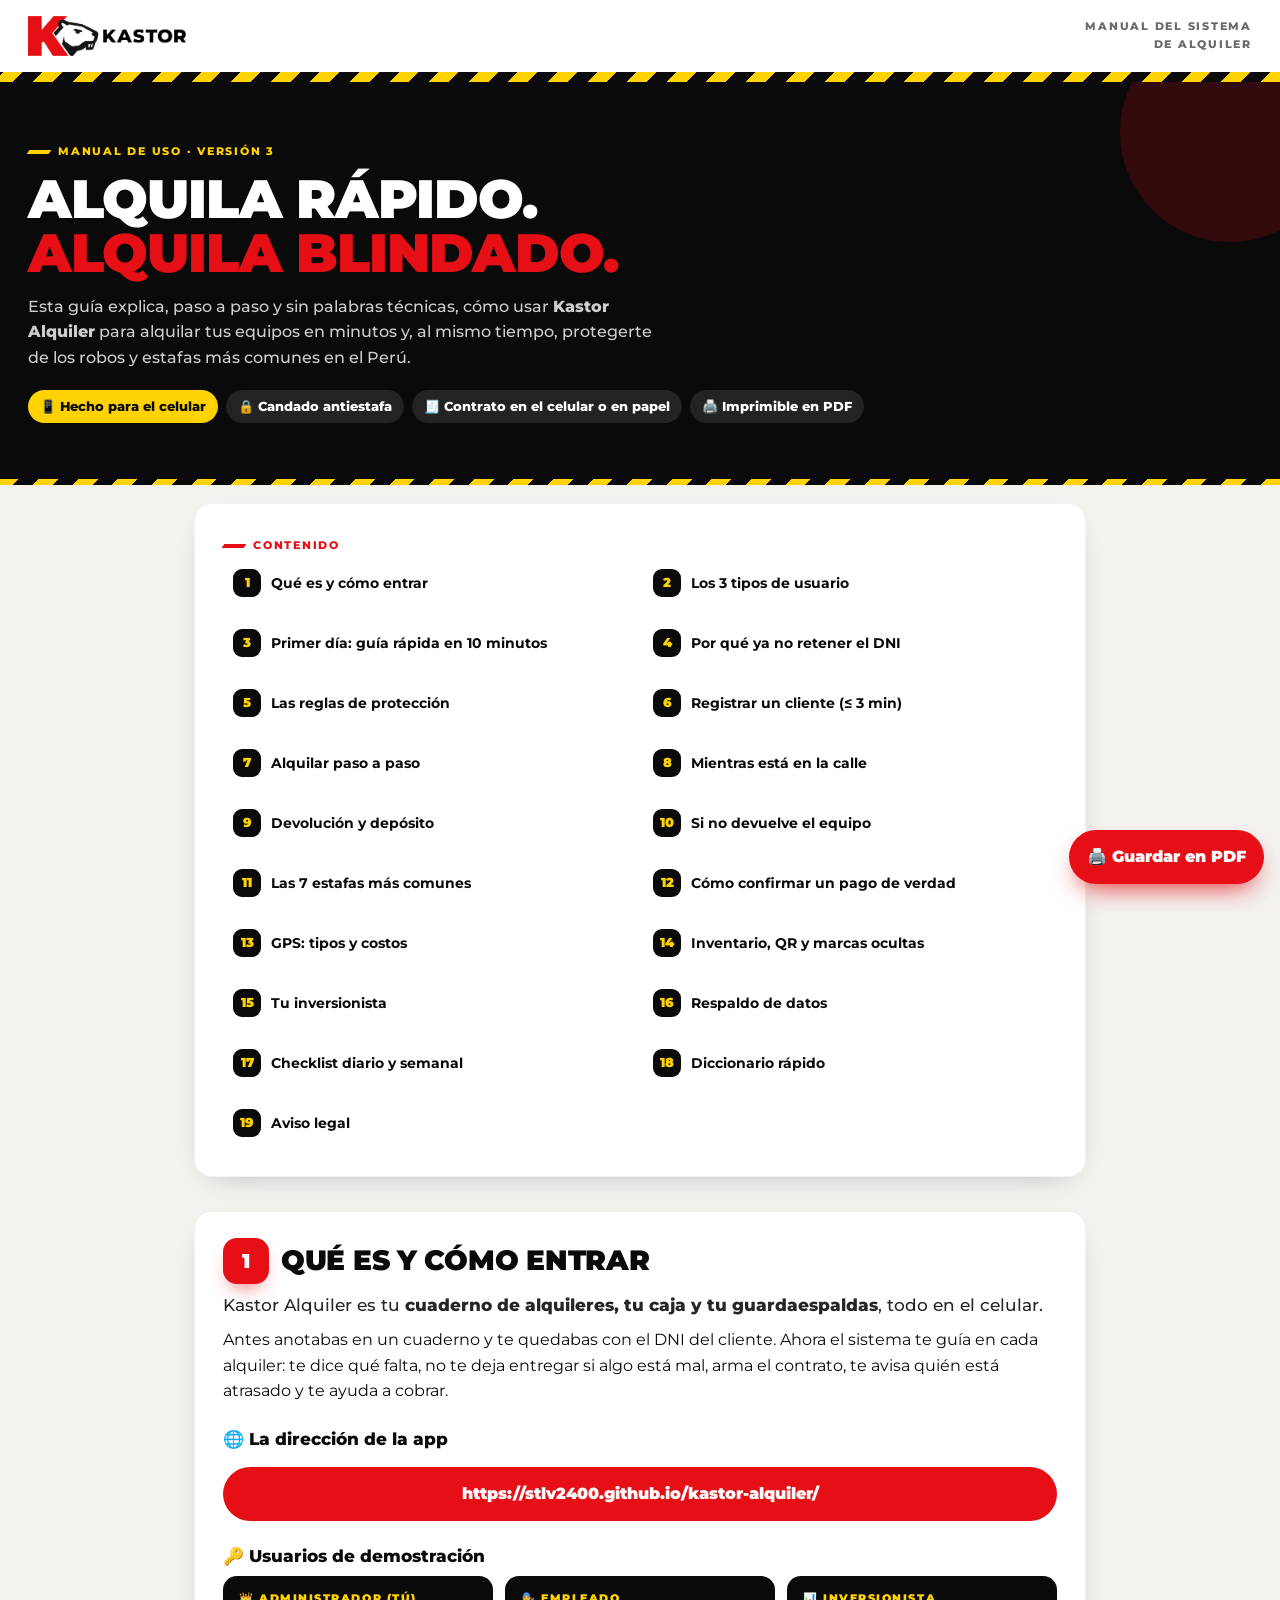
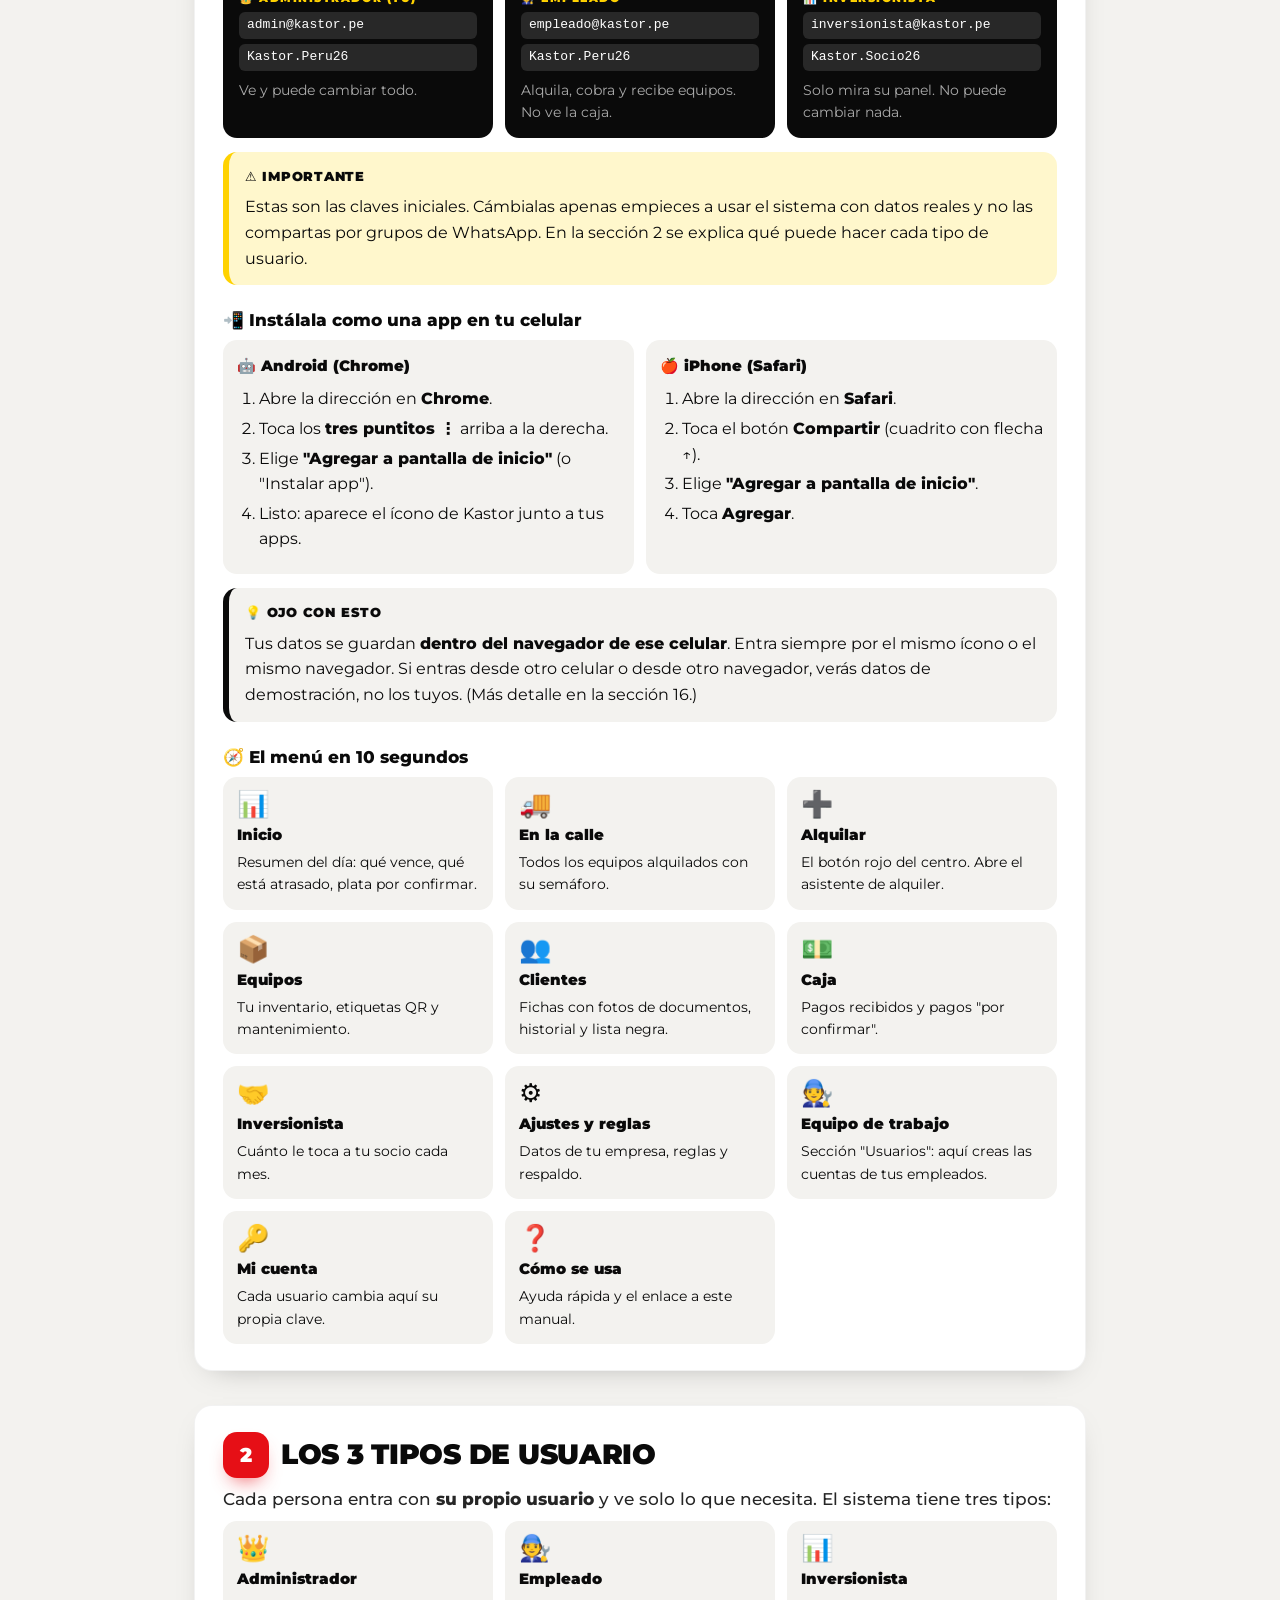
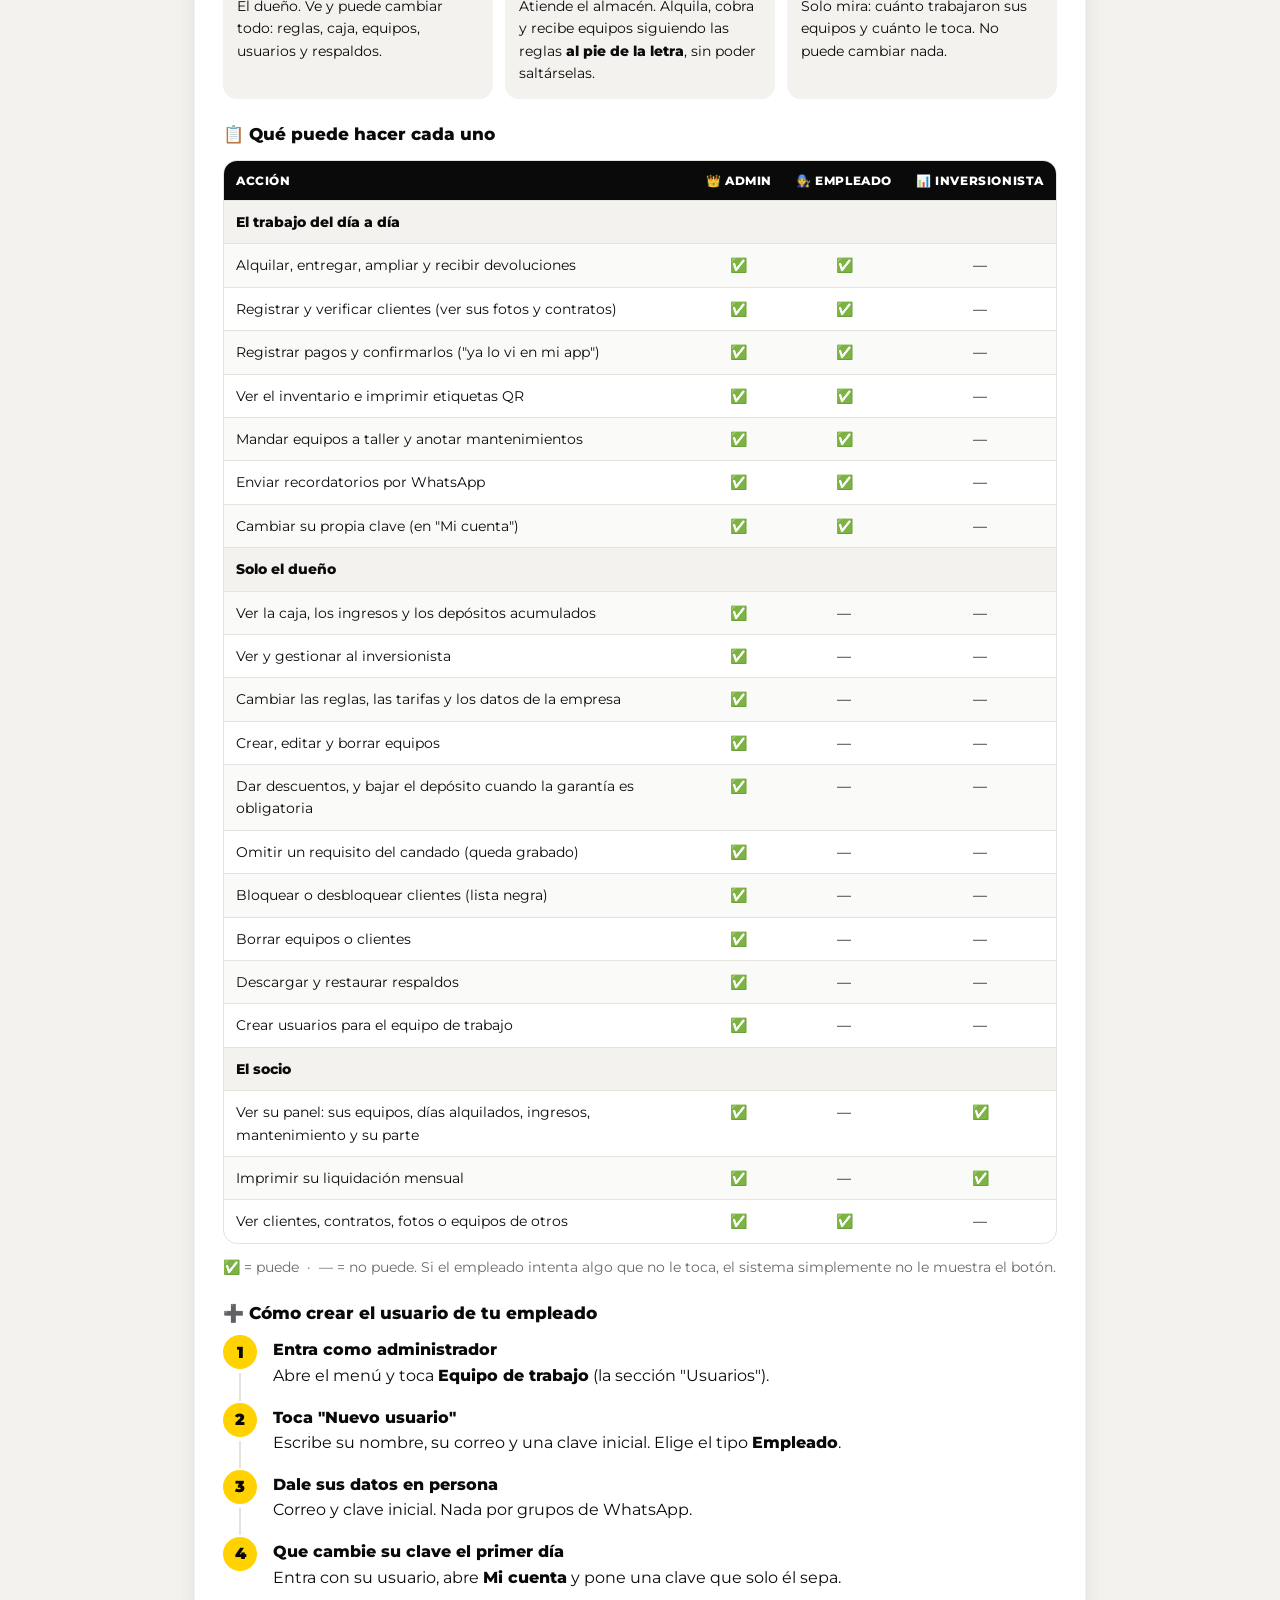
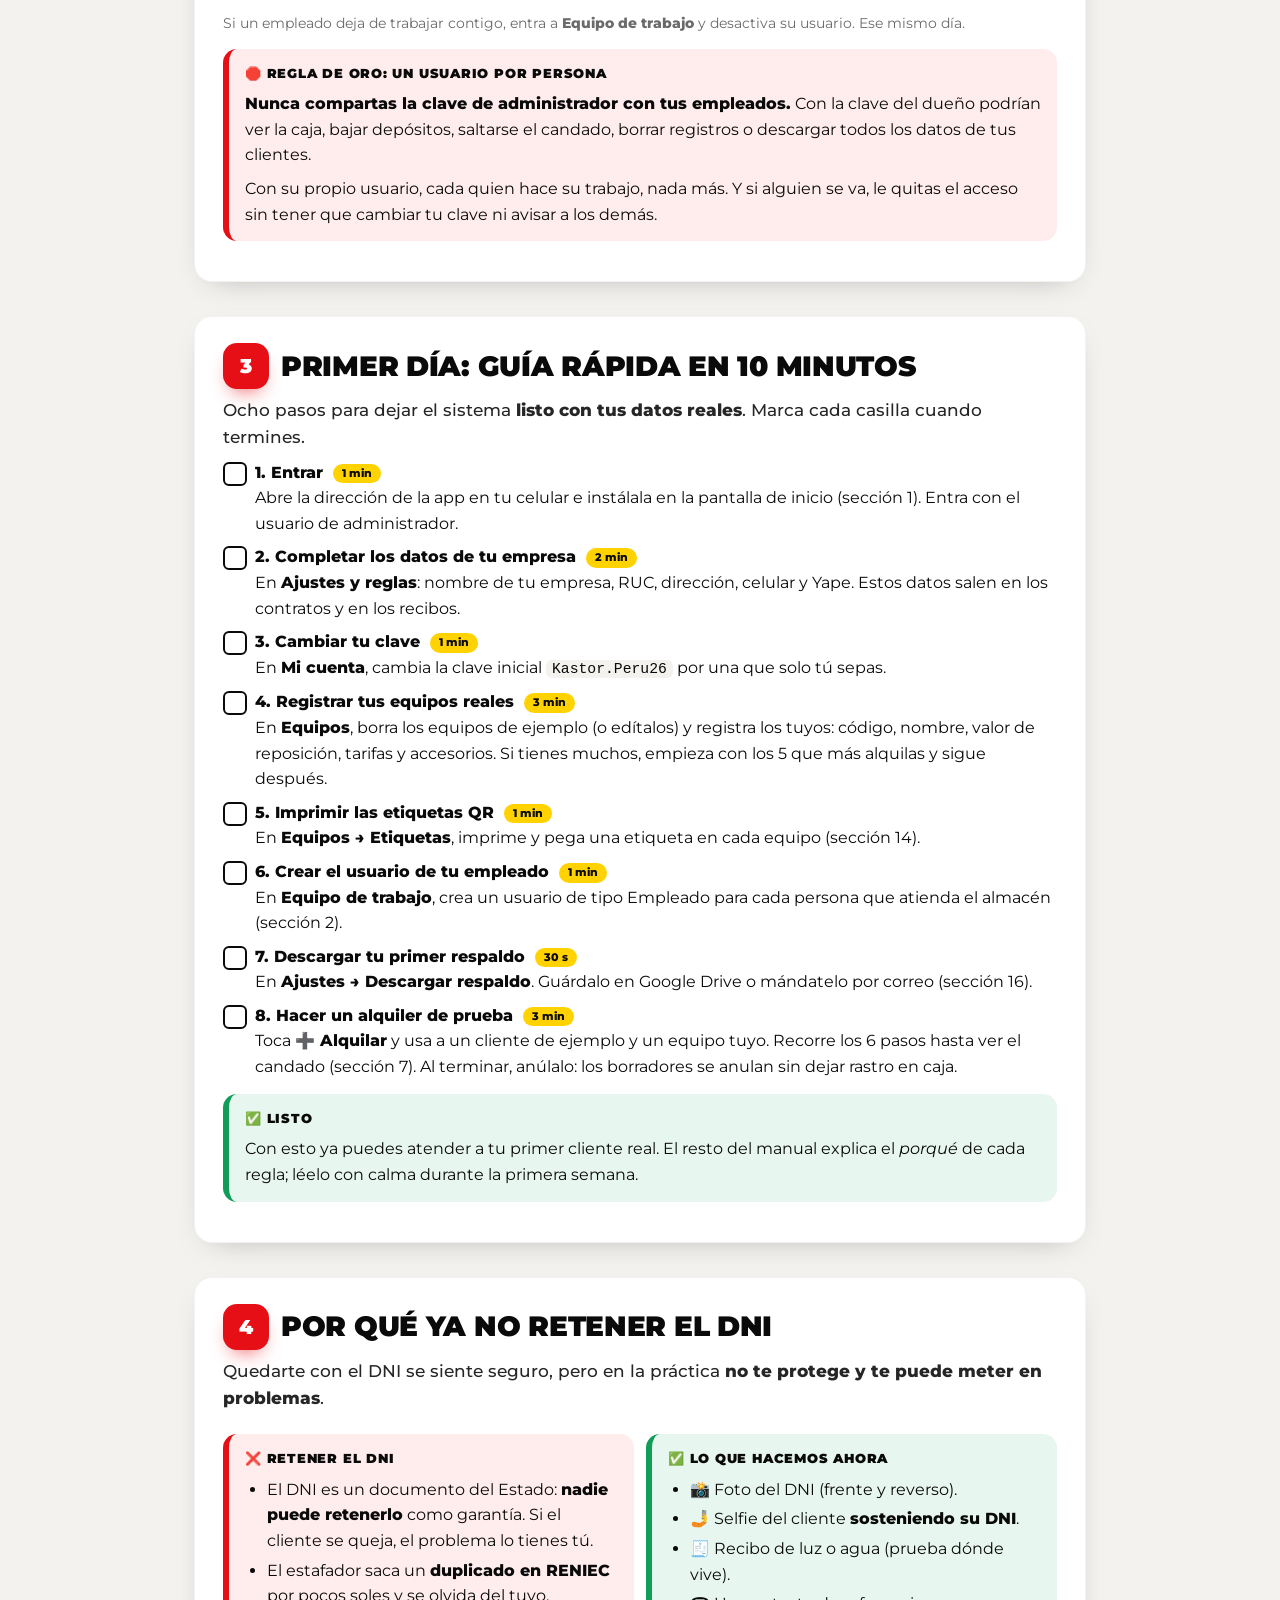
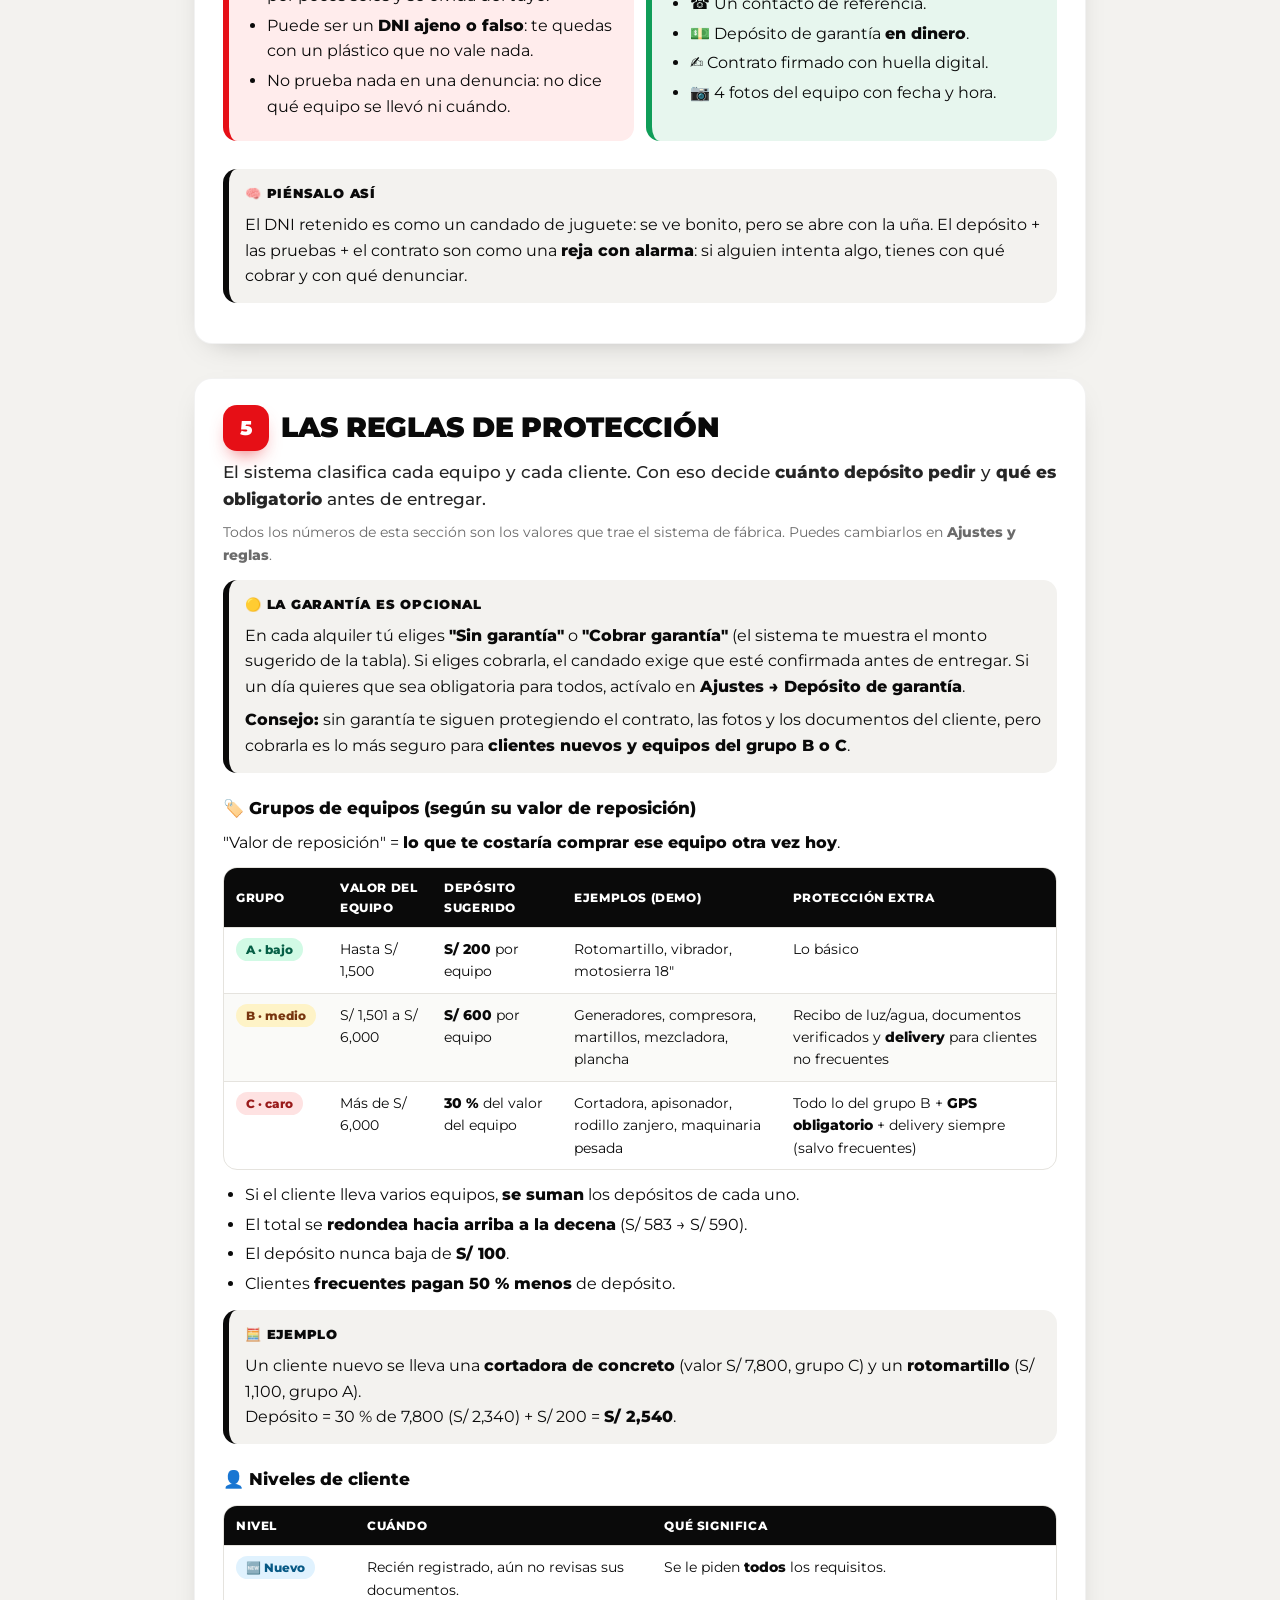
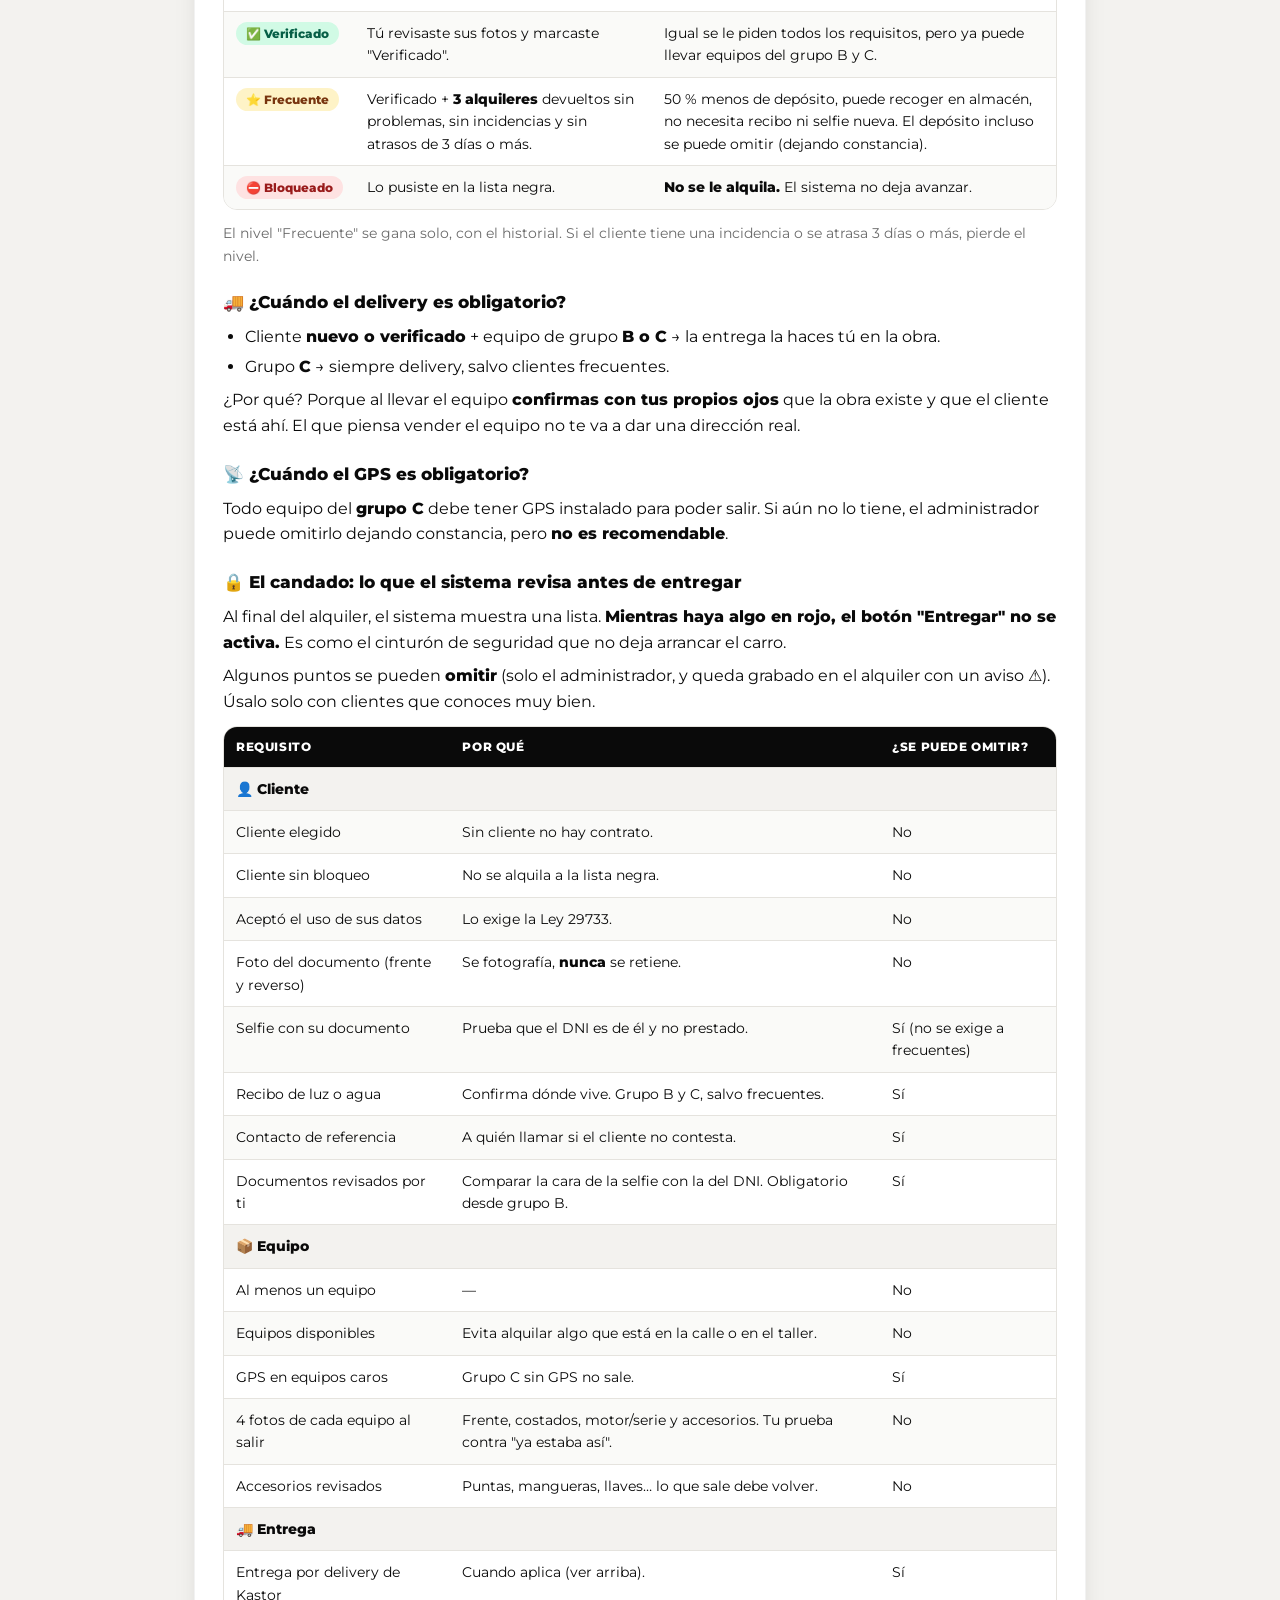
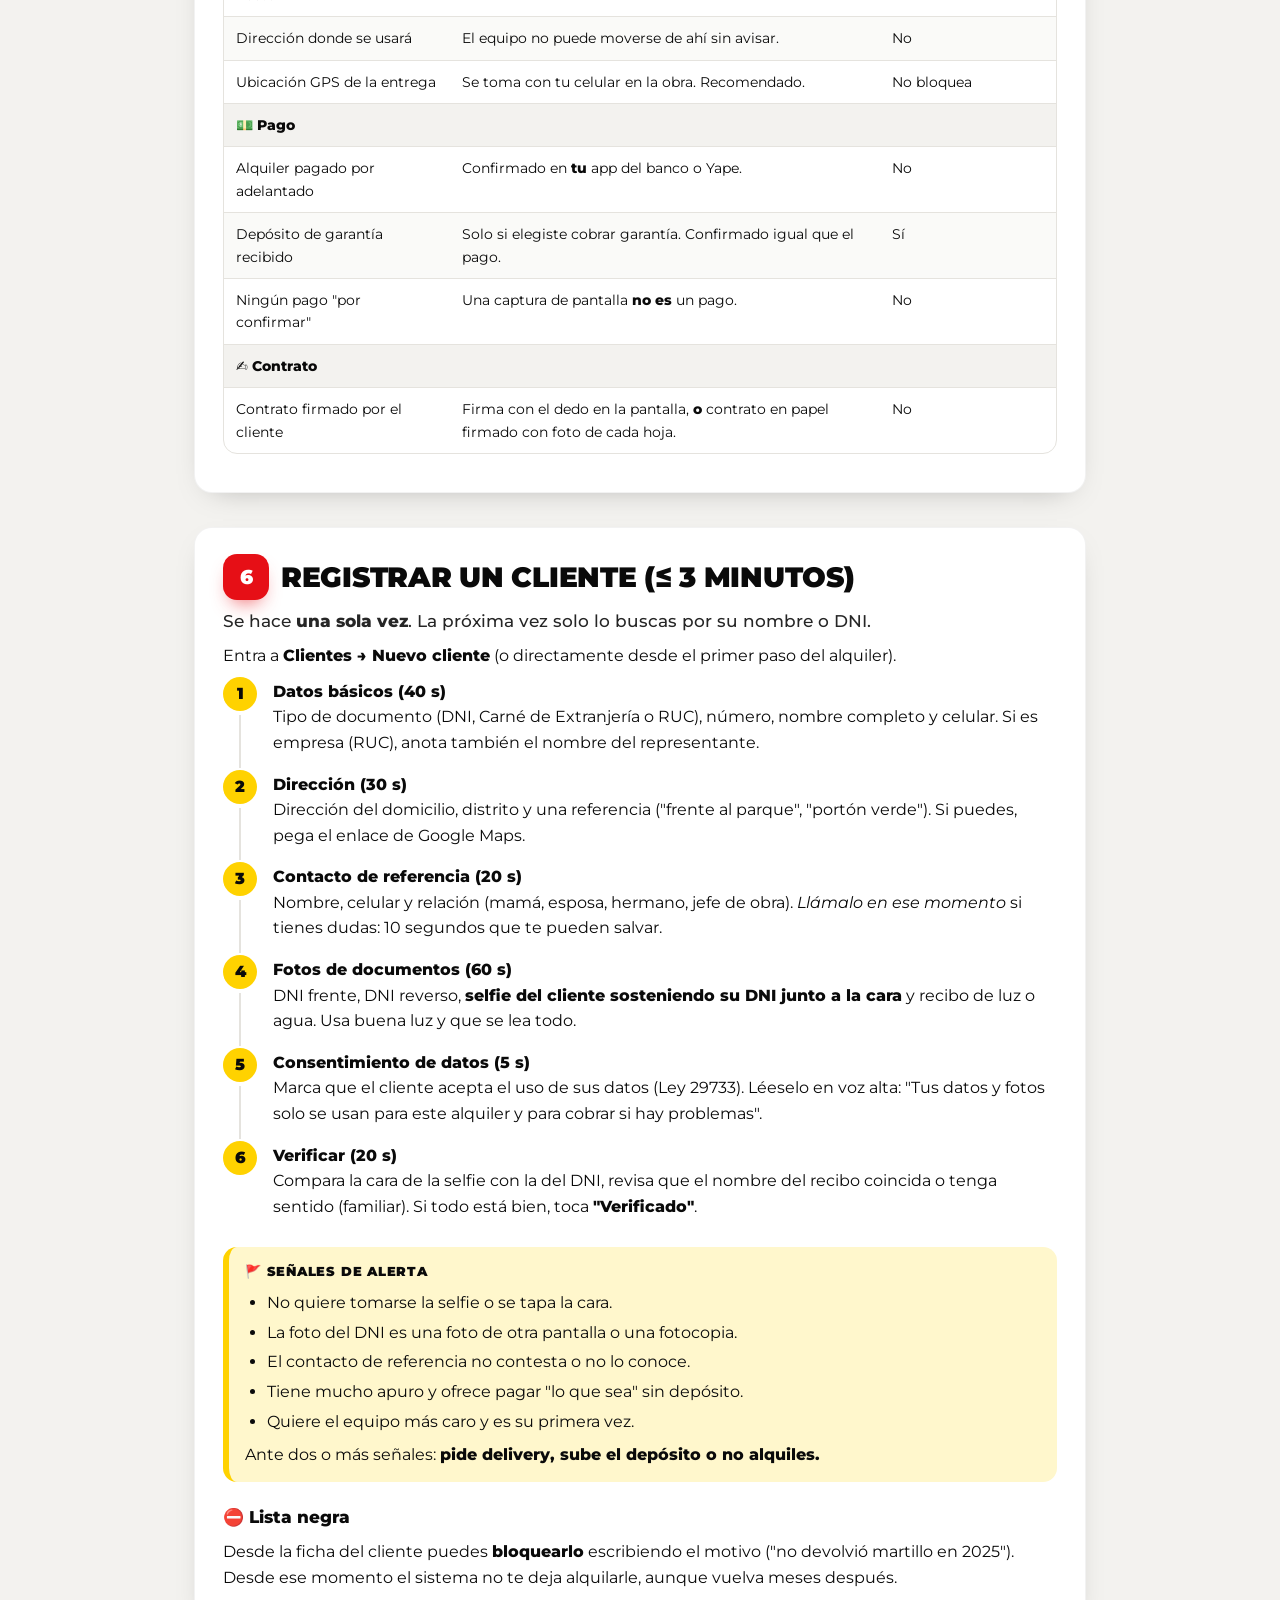
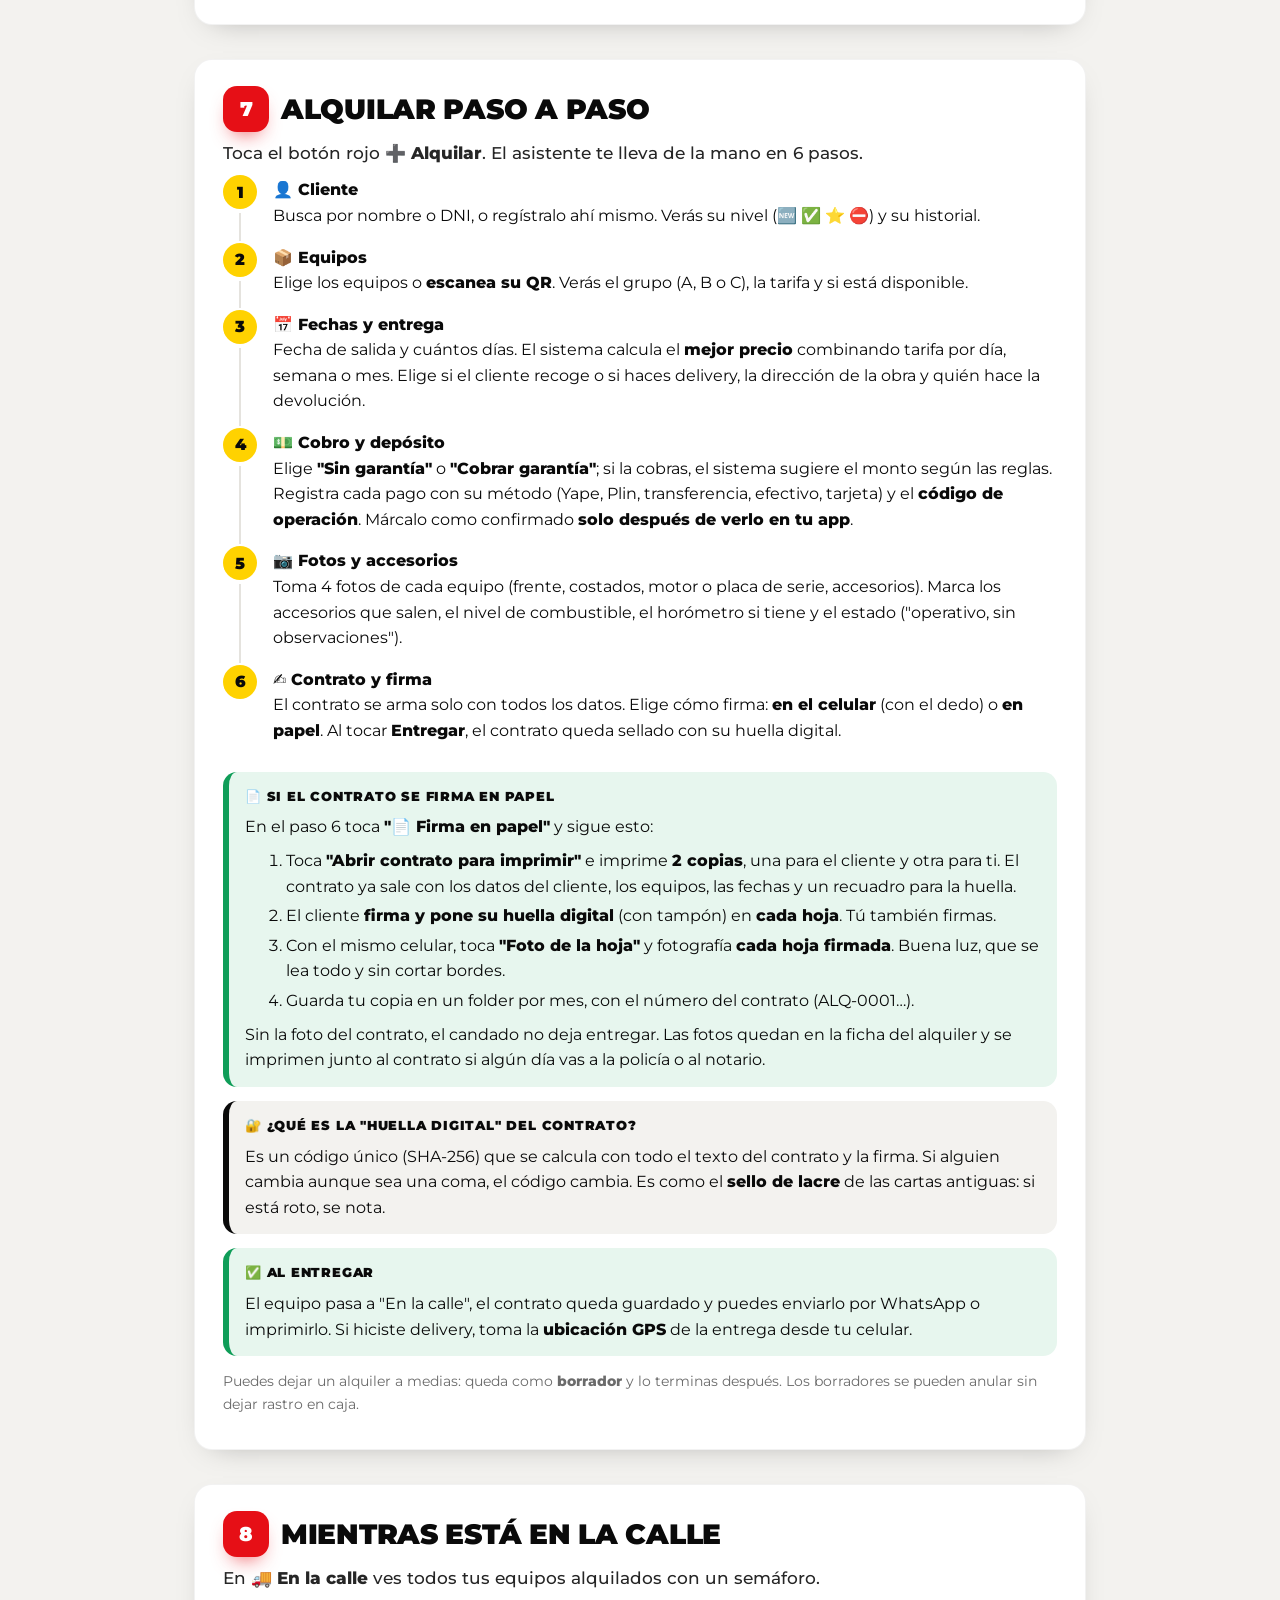
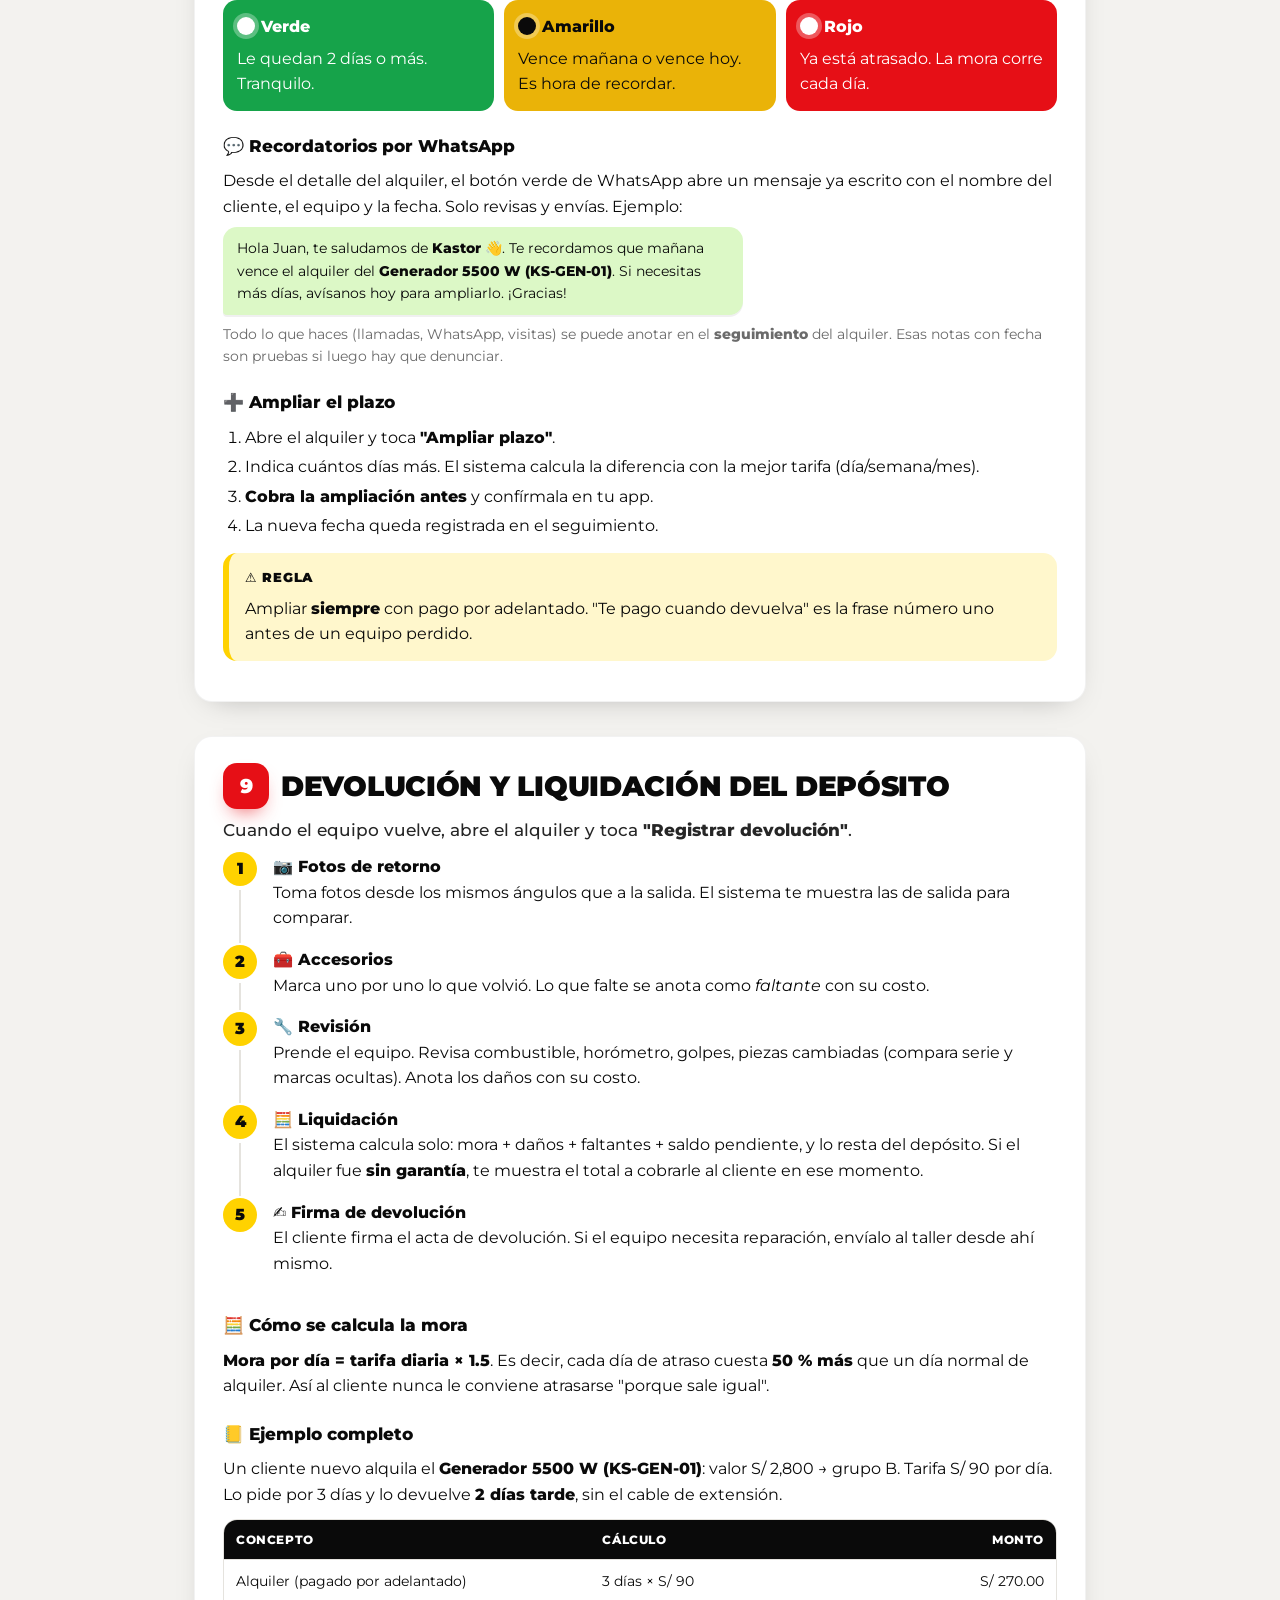
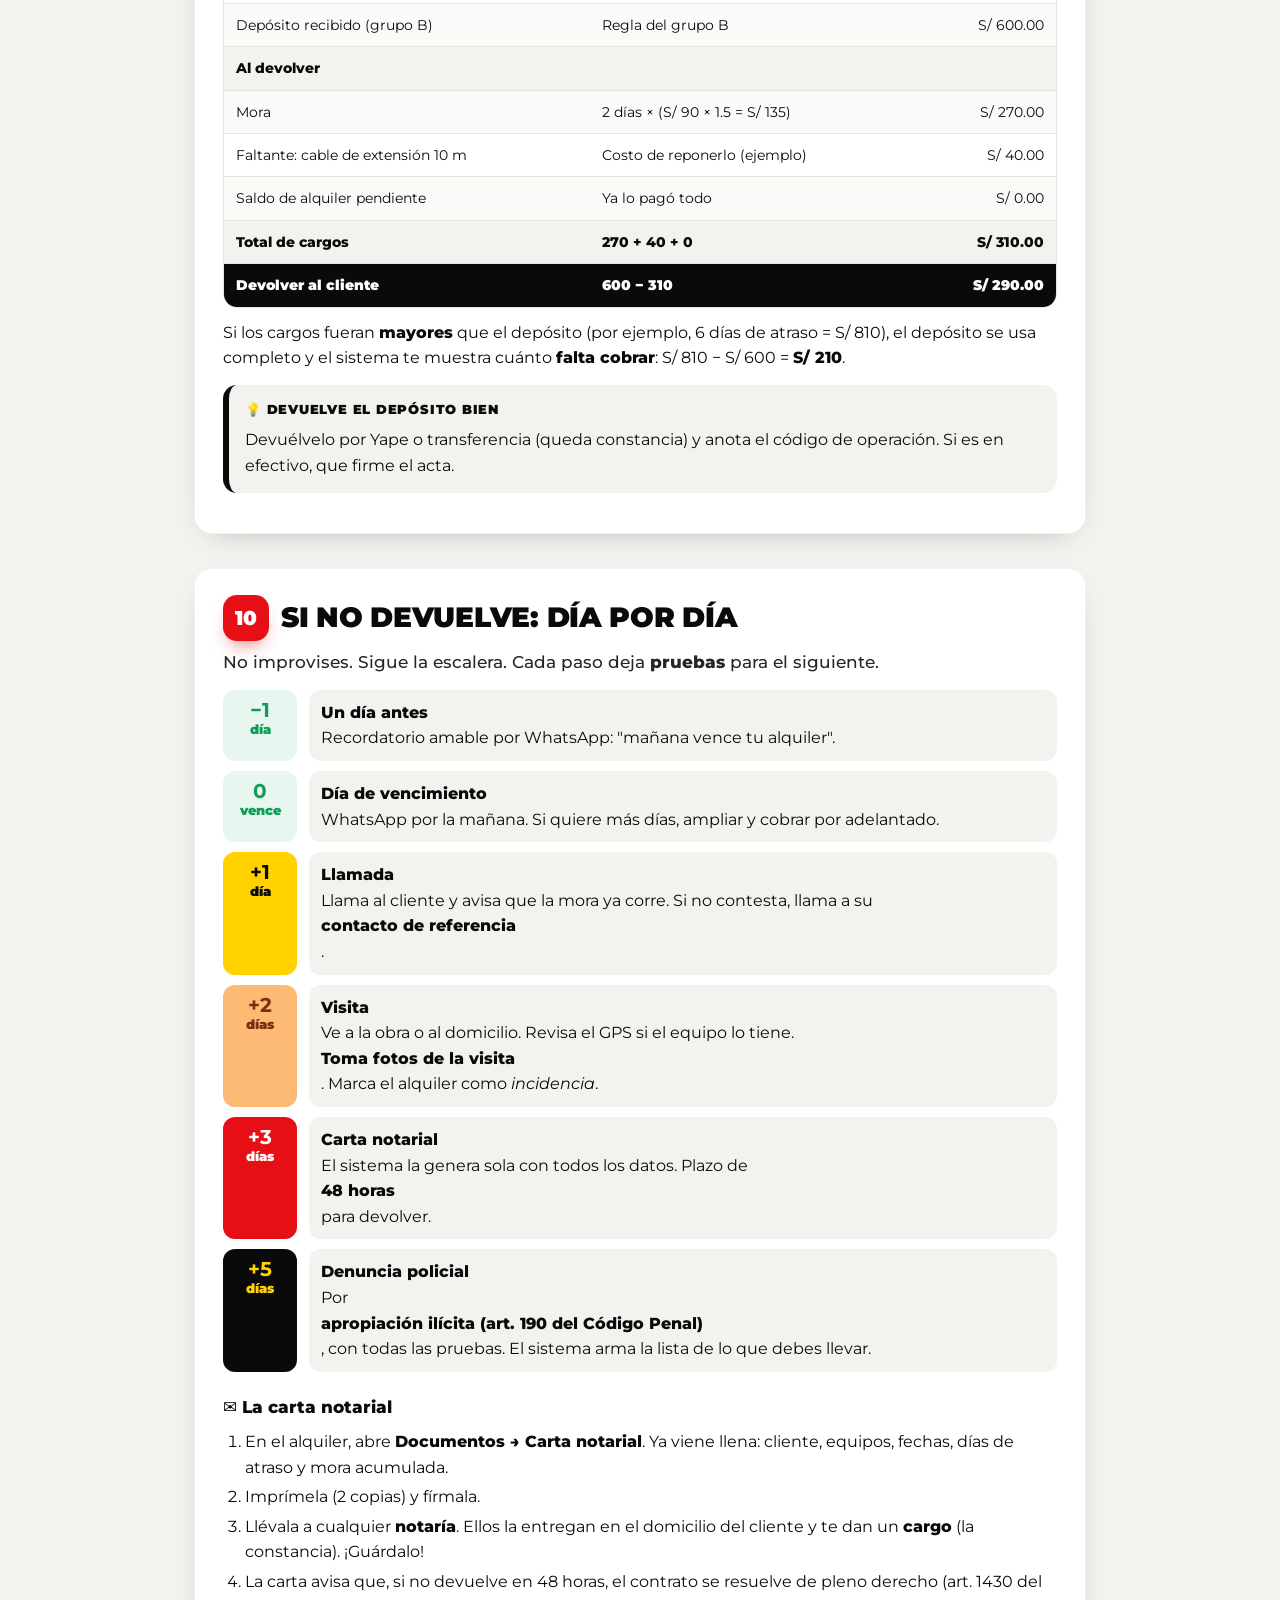
==== commit f0cd3719: "Garantía opcional y contrato firmado en papel con foto; manual v3 Co-Authored-By: Claude Opus 5.5 <n" ====
--- a/manual.html
+++ b/manual.html
@@ -201,13 +201,13 @@
   </div>
   <div class="cinta"></div>
   <div class="hero">
-    <span class="kick">Manual de uso · versión 2</span>
+    <span class="kick">Manual de uso · versión 3</span>
     <h1>Alquila rápido.<br /><span>Alquila blindado.</span></h1>
     <p>Esta guía explica, paso a paso y sin palabras técnicas, cómo usar <strong>Kastor Alquiler</strong> para alquilar tus equipos en minutos y, al mismo tiempo, protegerte de los robos y estafas más comunes en el Perú.</p>
     <div class="pills">
       <span class="pill am">📱 Hecho para el celular</span>
       <span class="pill">🔒 Candado antiestafa</span>
-      <span class="pill">🧾 Contrato con firma digital</span>
+      <span class="pill">🧾 Contrato en el celular o en papel</span>
       <span class="pill">🖨️ Imprimible en PDF</span>
     </div>
   </div>
@@ -342,7 +342,7 @@
           <tr><td>Ver y gestionar al inversionista</td><td class="c">✅</td><td class="c">—</td><td class="c">—</td></tr>
           <tr><td>Cambiar las reglas, las tarifas y los datos de la empresa</td><td class="c">✅</td><td class="c">—</td><td class="c">—</td></tr>
           <tr><td>Crear, editar y borrar equipos</td><td class="c">✅</td><td class="c">—</td><td class="c">—</td></tr>
-          <tr><td>Dar descuentos y cobrar menos depósito del sugerido</td><td class="c">✅</td><td class="c">—</td><td class="c">—</td></tr>
+          <tr><td>Dar descuentos, y bajar el depósito cuando la garantía es obligatoria</td><td class="c">✅</td><td class="c">—</td><td class="c">—</td></tr>
           <tr><td>Omitir un requisito del candado (queda grabado)</td><td class="c">✅</td><td class="c">—</td><td class="c">—</td></tr>
           <tr><td>Bloquear o desbloquear clientes (lista negra)</td><td class="c">✅</td><td class="c">—</td><td class="c">—</td></tr>
           <tr><td>Borrar equipos o clientes</td><td class="c">✅</td><td class="c">—</td><td class="c">—</td></tr>
@@ -427,6 +427,7 @@
       <div class="cap-head"><div class="num">5</div><h2>Las reglas de protección</h2></div>
       <p class="lead">El sistema clasifica cada equipo y cada cliente. Con eso decide <strong>cuánto depósito pedir</strong> y <strong>qué es obligatorio</strong> antes de entregar.</p>
       <p class="muted">Todos los números de esta sección son los valores que trae el sistema de fábrica. Puedes cambiarlos en <strong>Ajustes y reglas</strong>.</p>
+      <div class="box tip"><span class="t">🟡 La garantía es OPCIONAL</span><p>En cada alquiler tú eliges <strong>"Sin garantía"</strong> o <strong>"Cobrar garantía"</strong> (el sistema te muestra el monto sugerido de la tabla). Si eliges cobrarla, el candado exige que esté confirmada antes de entregar. Si un día quieres que sea obligatoria para todos, actívalo en <strong>Ajustes → Depósito de garantía</strong>.</p><p><strong>Consejo:</strong> sin garantía te siguen protegiendo el contrato, las fotos y los documentos del cliente, pero cobrarla es lo más seguro para <strong>clientes nuevos y equipos del grupo B o C</strong>.</p></div>
 
       <h3>🏷️ Grupos de equipos (según su valor de reposición)</h3>
       <p>"Valor de reposición" = <strong>lo que te costaría comprar ese equipo otra vez hoy</strong>.</p>
@@ -495,10 +496,10 @@
           <tr><td>Ubicación GPS de la entrega</td><td>Se toma con tu celular en la obra. Recomendado.</td><td>No bloquea</td></tr>
           <tr class="sub"><td colspan="3">💵 Pago</td></tr>
           <tr><td>Alquiler pagado por adelantado</td><td>Confirmado en <strong>tu</strong> app del banco o Yape.</td><td>No</td></tr>
-          <tr><td>Depósito de garantía recibido</td><td>Confirmado igual que el pago.</td><td>Solo a clientes frecuentes</td></tr>
+          <tr><td>Depósito de garantía recibido</td><td>Solo si elegiste cobrar garantía. Confirmado igual que el pago.</td><td>Sí</td></tr>
           <tr><td>Ningún pago "por confirmar"</td><td>Una captura de pantalla <strong>no es</strong> un pago.</td><td>No</td></tr>
           <tr class="sub"><td colspan="3">✍️ Contrato</td></tr>
-          <tr><td>Contrato firmado por el cliente</td><td>Firma con el dedo en la pantalla.</td><td>No</td></tr>
+          <tr><td>Contrato firmado por el cliente</td><td>Firma con el dedo en la pantalla, <strong>o</strong> contrato en papel firmado con foto de cada hoja.</td><td>No</td></tr>
         </tbody>
       </table></div>
     </div>
@@ -542,10 +543,19 @@
         <li><strong>👤 Cliente</strong>Busca por nombre o DNI, o regístralo ahí mismo. Verás su nivel (🆕 ✅ ⭐ ⛔) y su historial.</li>
         <li><strong>📦 Equipos</strong>Elige los equipos o <strong>escanea su QR</strong>. Verás el grupo (A, B o C), la tarifa y si está disponible.</li>
         <li><strong>📅 Fechas y entrega</strong>Fecha de salida y cuántos días. El sistema calcula el <strong>mejor precio</strong> combinando tarifa por día, semana o mes. Elige si el cliente recoge o si haces delivery, la dirección de la obra y quién hace la devolución.</li>
-        <li><strong>💵 Cobro y depósito</strong>El sistema sugiere el depósito según las reglas. Registra cada pago con su método (Yape, Plin, transferencia, efectivo, tarjeta) y el <strong>código de operación</strong>. Márcalo como confirmado <strong>solo después de verlo en tu app</strong>.</li>
+        <li><strong>💵 Cobro y depósito</strong>Elige <strong>"Sin garantía"</strong> o <strong>"Cobrar garantía"</strong>; si la cobras, el sistema sugiere el monto según las reglas. Registra cada pago con su método (Yape, Plin, transferencia, efectivo, tarjeta) y el <strong>código de operación</strong>. Márcalo como confirmado <strong>solo después de verlo en tu app</strong>.</li>
         <li><strong>📷 Fotos y accesorios</strong>Toma 4 fotos de cada equipo (frente, costados, motor o placa de serie, accesorios). Marca los accesorios que salen, el nivel de combustible, el horómetro si tiene y el estado ("operativo, sin observaciones").</li>
-        <li><strong>✍️ Contrato y firma</strong>El contrato se arma solo con todos los datos. Muéstraselo al cliente y que firme con el dedo. Al tocar <strong>Entregar</strong>, el contrato queda sellado con su huella digital.</li>
+        <li><strong>✍️ Contrato y firma</strong>El contrato se arma solo con todos los datos. Elige cómo firma: <strong>en el celular</strong> (con el dedo) o <strong>en papel</strong>. Al tocar <strong>Entregar</strong>, el contrato queda sellado con su huella digital.</li>
       </ol>
+      <div class="box ok"><span class="t">📄 Si el contrato se firma en papel</span>
+        <p>En el paso 6 toca <strong>"📄 Firma en papel"</strong> y sigue esto:</p>
+        <ol style="margin:.4em 0 .2em 1.2em">
+          <li>Toca <strong>"Abrir contrato para imprimir"</strong> e imprime <strong>2 copias</strong>, una para el cliente y otra para ti. El contrato ya sale con los datos del cliente, los equipos, las fechas y un recuadro para la huella.</li>
+          <li>El cliente <strong>firma y pone su huella digital</strong> (con tampón) en <strong>cada hoja</strong>. Tú también firmas.</li>
+          <li>Con el mismo celular, toca <strong>"Foto de la hoja"</strong> y fotografía <strong>cada hoja firmada</strong>. Buena luz, que se lea todo y sin cortar bordes.</li>
+          <li>Guarda tu copia en un folder por mes, con el número del contrato (ALQ-0001…).</li>
+        </ol>
+        <p>Sin la foto del contrato, el candado no deja entregar. Las fotos quedan en la ficha del alquiler y se imprimen junto al contrato si algún día vas a la policía o al notario.</p></div>
       <div class="box tip"><span class="t">🔐 ¿Qué es la "huella digital" del contrato?</span><p>Es un código único (SHA-256) que se calcula con todo el texto del contrato y la firma. Si alguien cambia aunque sea una coma, el código cambia. Es como el <strong>sello de lacre</strong> de las cartas antiguas: si está roto, se nota.</p></div>
       <div class="box ok"><span class="t">✅ Al entregar</span><p>El equipo pasa a "En la calle", el contrato queda guardado y puedes enviarlo por WhatsApp o imprimirlo. Si hiciste delivery, toma la <strong>ubicación GPS</strong> de la entrega desde tu celular.</p></div>
       <p class="muted">Puedes dejar un alquiler a medias: queda como <strong>borrador</strong> y lo terminas después. Los borradores se pueden anular sin dejar rastro en caja.</p>
@@ -588,7 +598,7 @@
         <li><strong>📷 Fotos de retorno</strong>Toma fotos desde los mismos ángulos que a la salida. El sistema te muestra las de salida para comparar.</li>
         <li><strong>🧰 Accesorios</strong>Marca uno por uno lo que volvió. Lo que falte se anota como <em>faltante</em> con su costo.</li>
         <li><strong>🔧 Revisión</strong>Prende el equipo. Revisa combustible, horómetro, golpes, piezas cambiadas (compara serie y marcas ocultas). Anota los daños con su costo.</li>
-        <li><strong>🧮 Liquidación</strong>El sistema calcula solo: mora + daños + faltantes + saldo pendiente, y lo resta del depósito.</li>
+        <li><strong>🧮 Liquidación</strong>El sistema calcula solo: mora + daños + faltantes + saldo pendiente, y lo resta del depósito. Si el alquiler fue <strong>sin garantía</strong>, te muestra el total a cobrarle al cliente en ese momento.</li>
         <li><strong>✍️ Firma de devolución</strong>El cliente firma el acta de devolución. Si el equipo necesita reparación, envíalo al taller desde ahí mismo.</li>
       </ol>
 
@@ -642,7 +652,7 @@
       <p>En el alquiler, abre <strong>Documentos → Checklist de denuncia</strong> e imprímelo. Lleva:</p>
       <ul class="check">
         <li>Tu DNI (original y copia).</li>
-        <li>El contrato firmado impreso desde el sistema, con su huella digital.</li>
+        <li>El contrato firmado impreso desde el sistema, con su huella digital. Si se firmó en papel, lleva <strong>el original</strong> y la copia fotográfica.</li>
         <li>Fotos de la entrega: equipo, cliente con el equipo y ubicación GPS.</li>
         <li>Fotos del DNI del cliente y su selfie con el DNI.</li>
         <li>Comprobantes de compra o facturas de los equipos (prueban que son tuyos).</li>
@@ -915,6 +925,7 @@
           <tr><td>Código Civil, art. 1430</td><td>Resolución de pleno derecho: terminar el contrato si no devuelve tras el requerimiento.</td></tr>
           <tr><td>Código Civil, art. 141-A</td><td>Manifestación de voluntad por medios electrónicos: la firma en la pantalla.</td></tr>
           <tr><td>Ley 27269</td><td>Ley de Firmas y Certificados Digitales.</td></tr>
+          <tr><td>Código Civil, art. 1352 y 141</td><td>El contrato firmado en papel es válido; la firma con huella digital refuerza la identidad del cliente.</td></tr>
           <tr><td>Código Penal, art. 190</td><td>Apropiación ilícita: quedarse con un bien recibido con obligación de devolverlo.</td></tr>
           <tr><td>Ley 29733</td><td>Protección de Datos Personales: consentimiento y cuidado de los datos y fotos del cliente.</td></tr>
         </tbody>
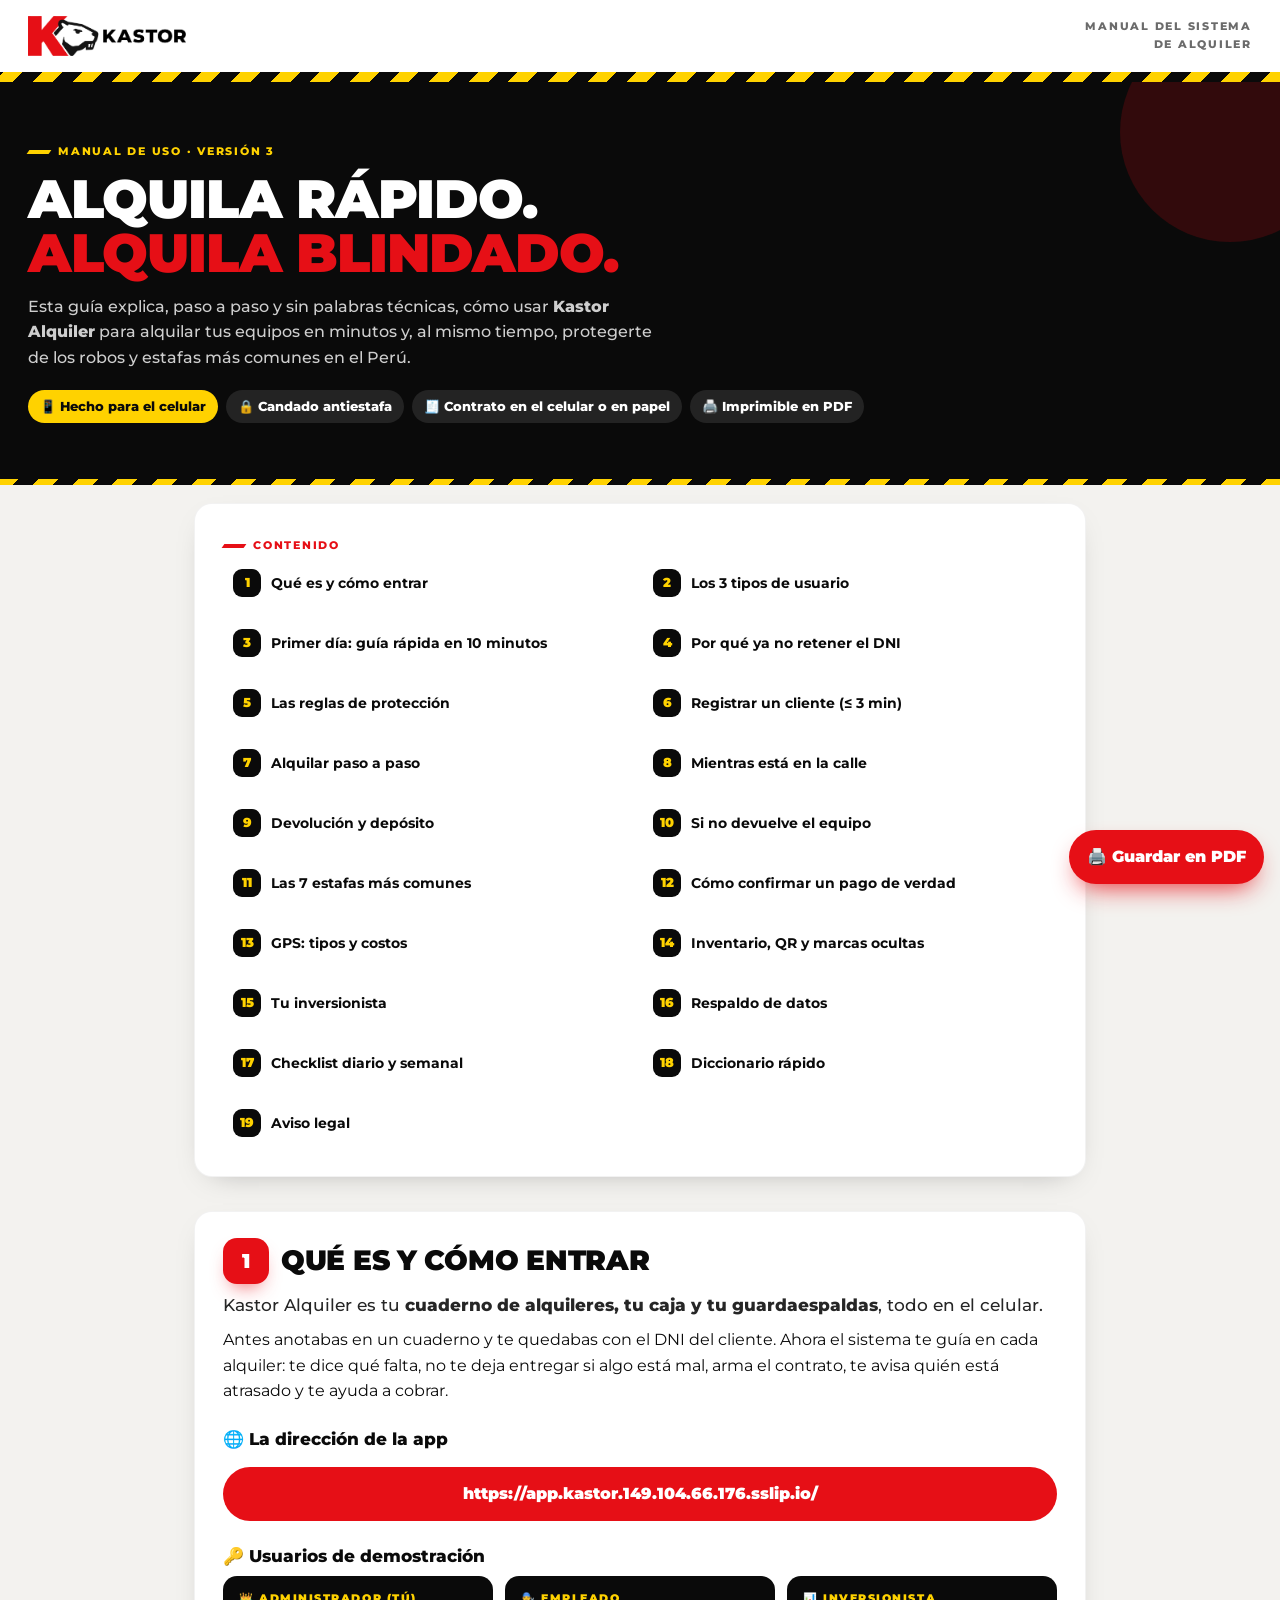
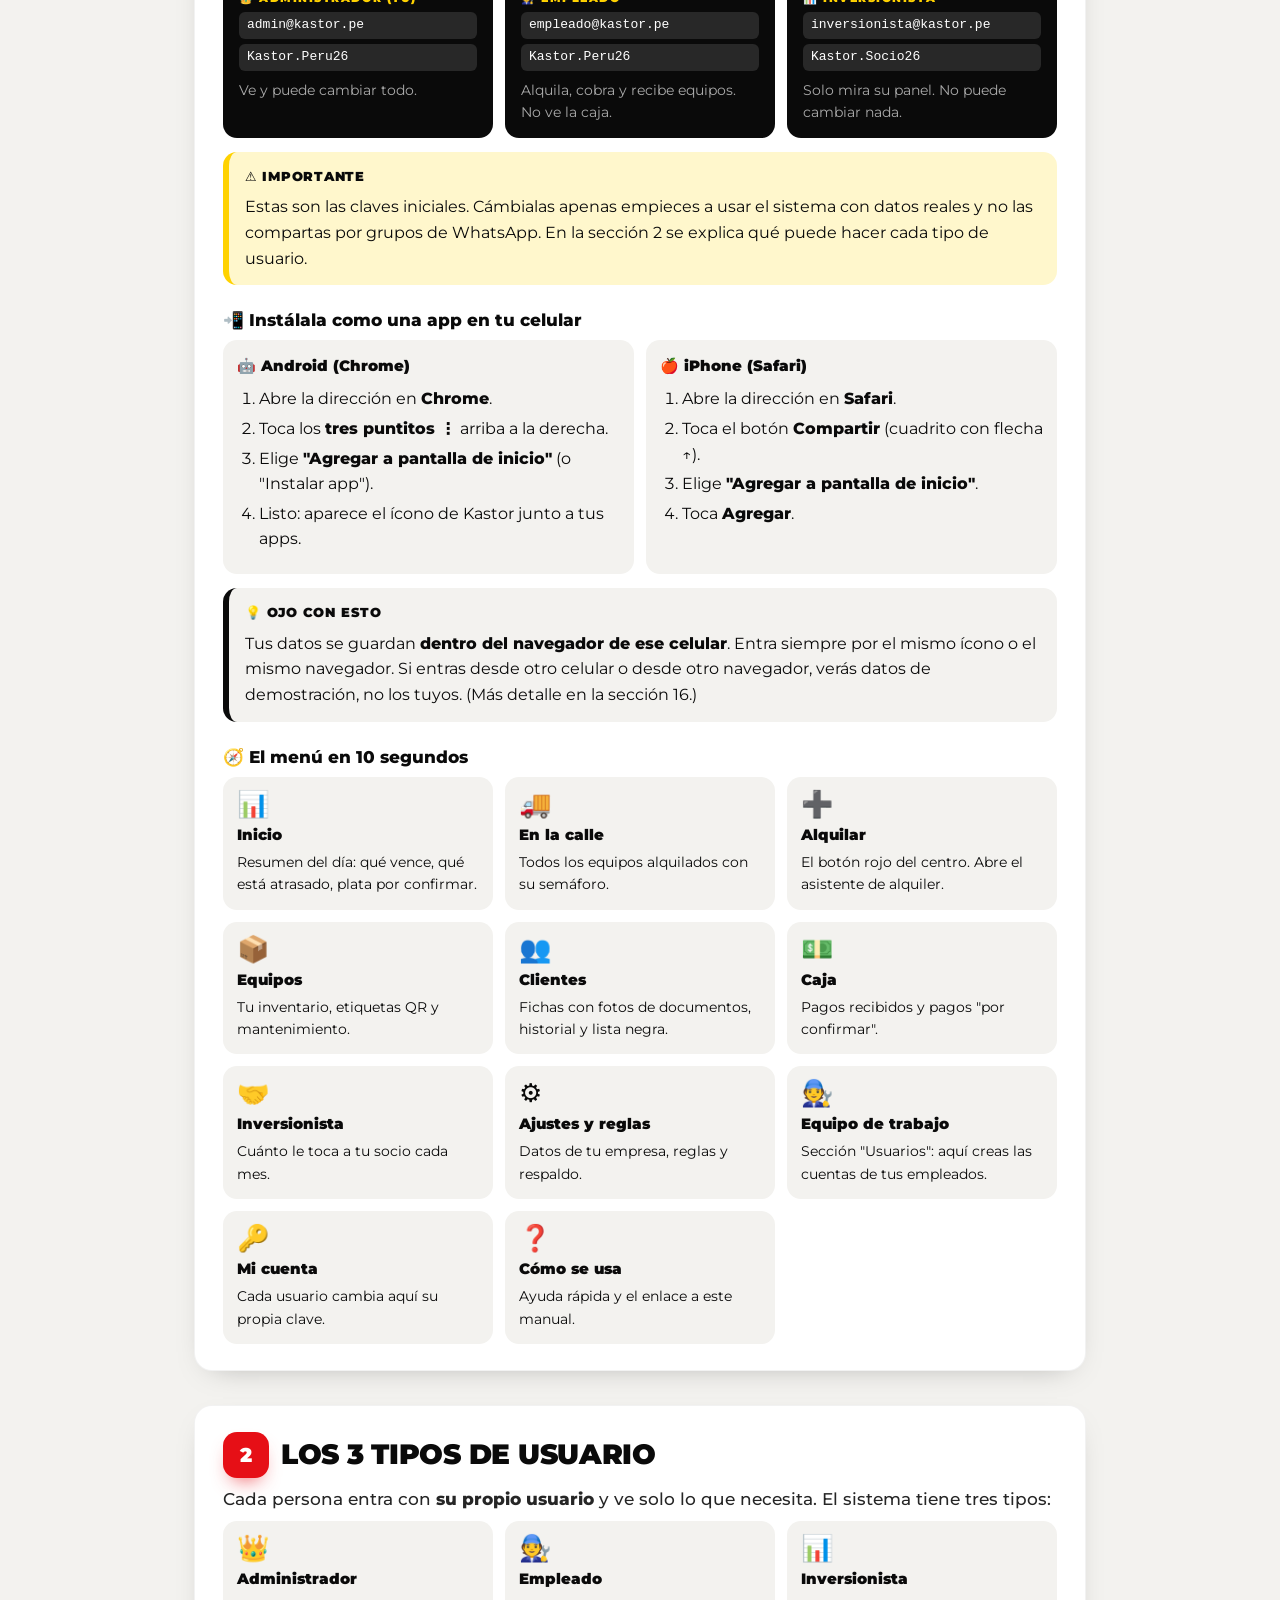
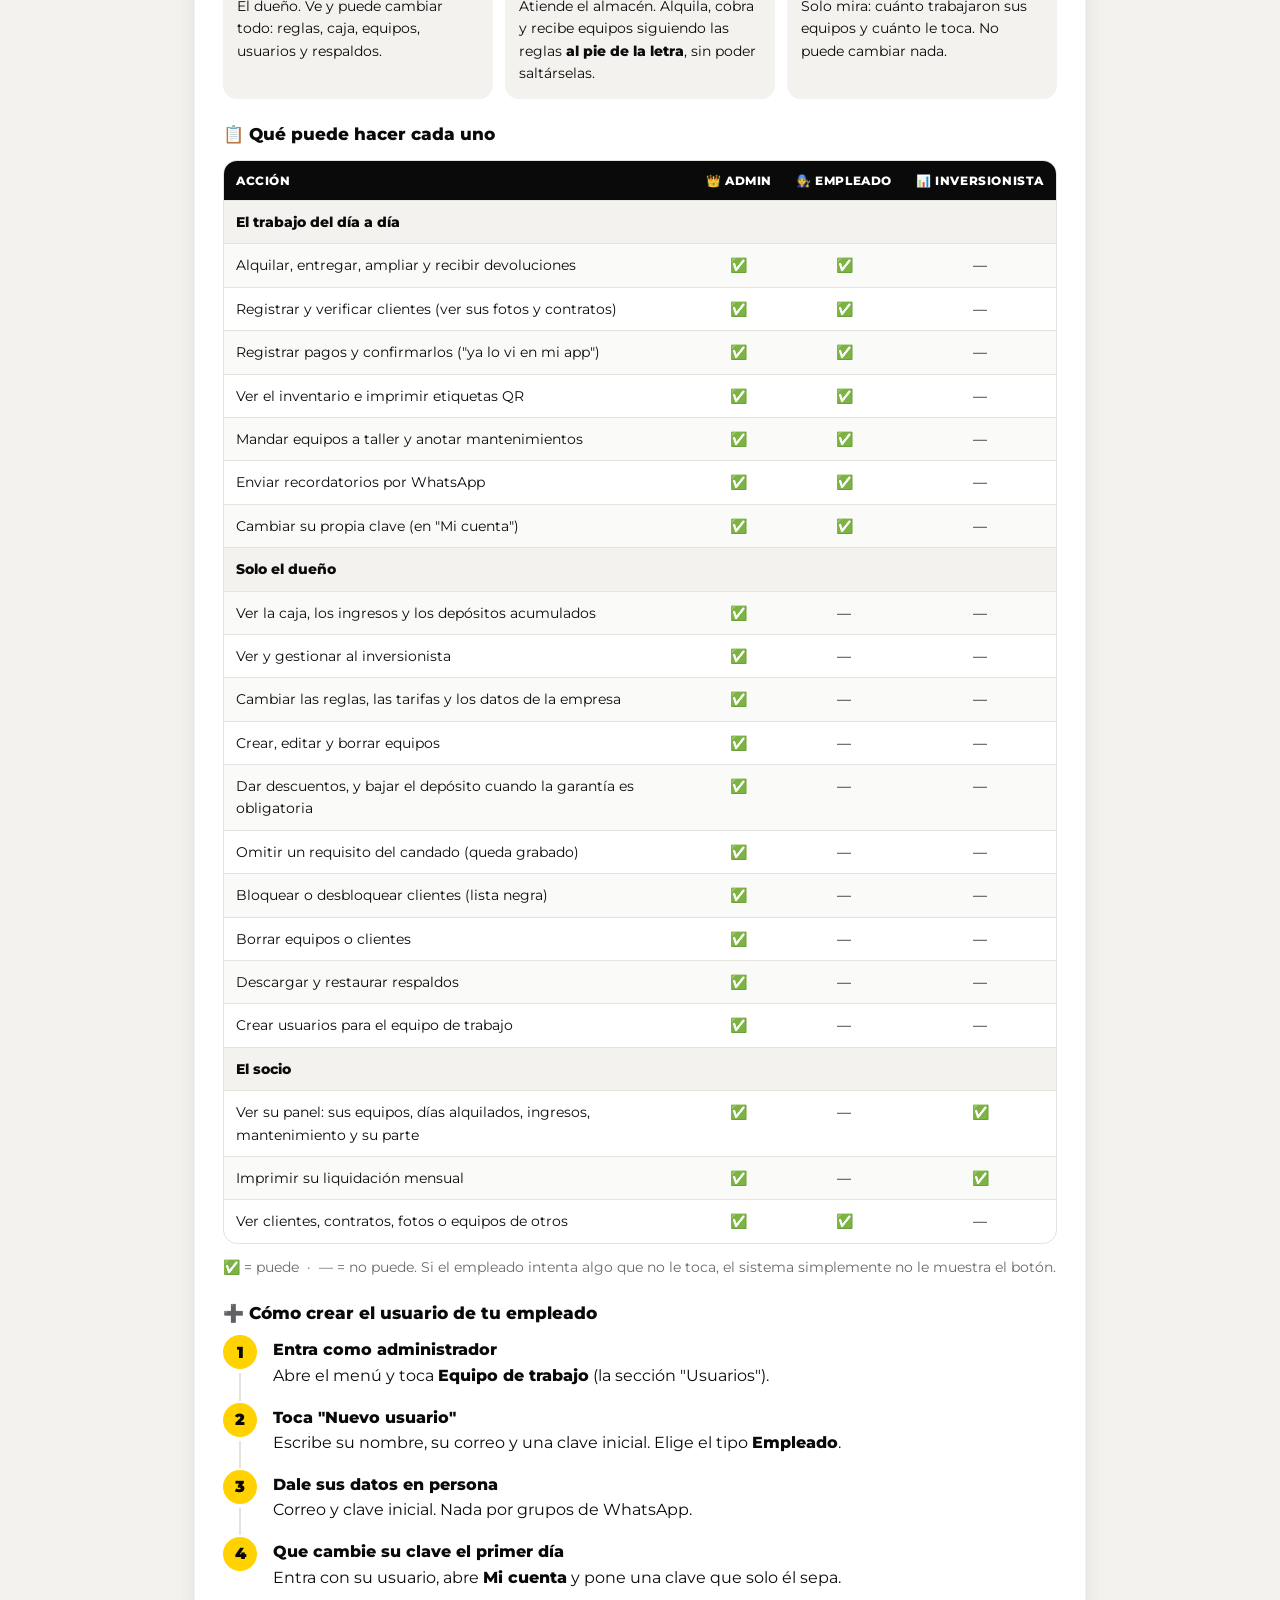
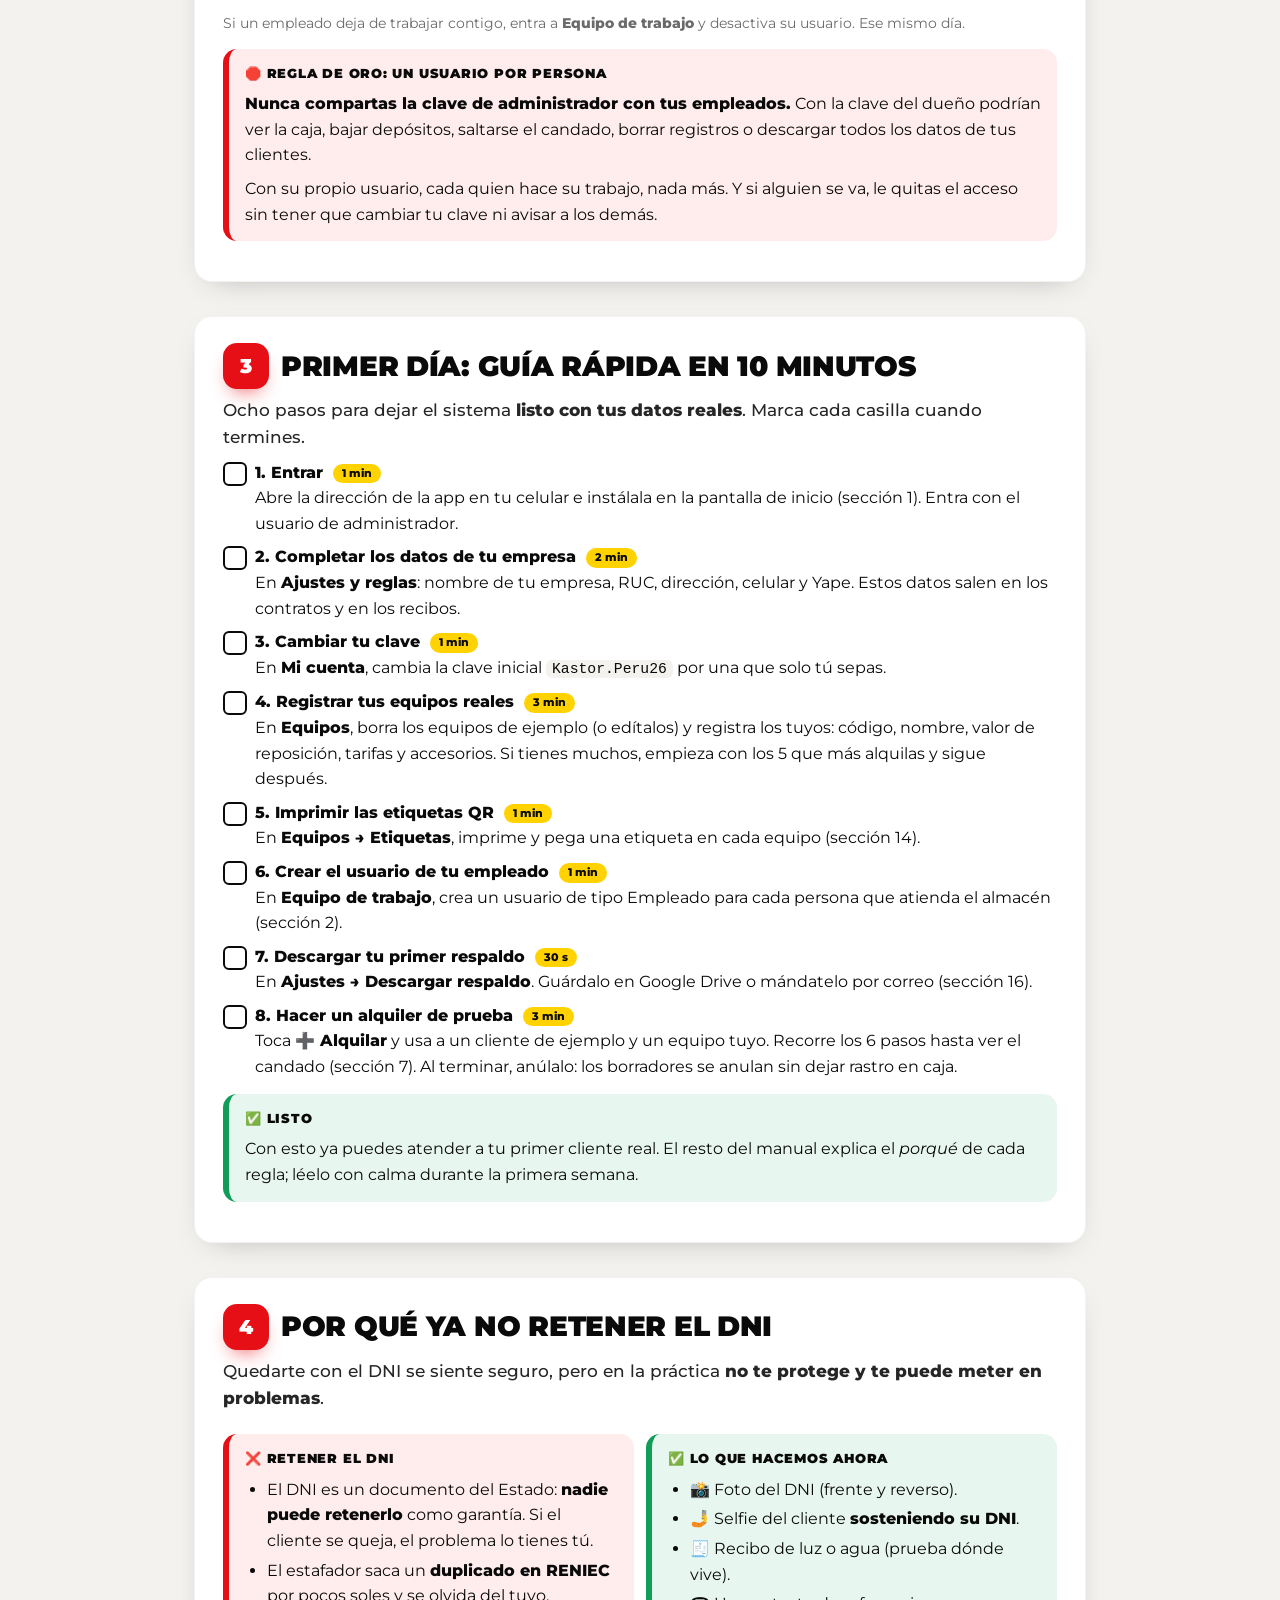
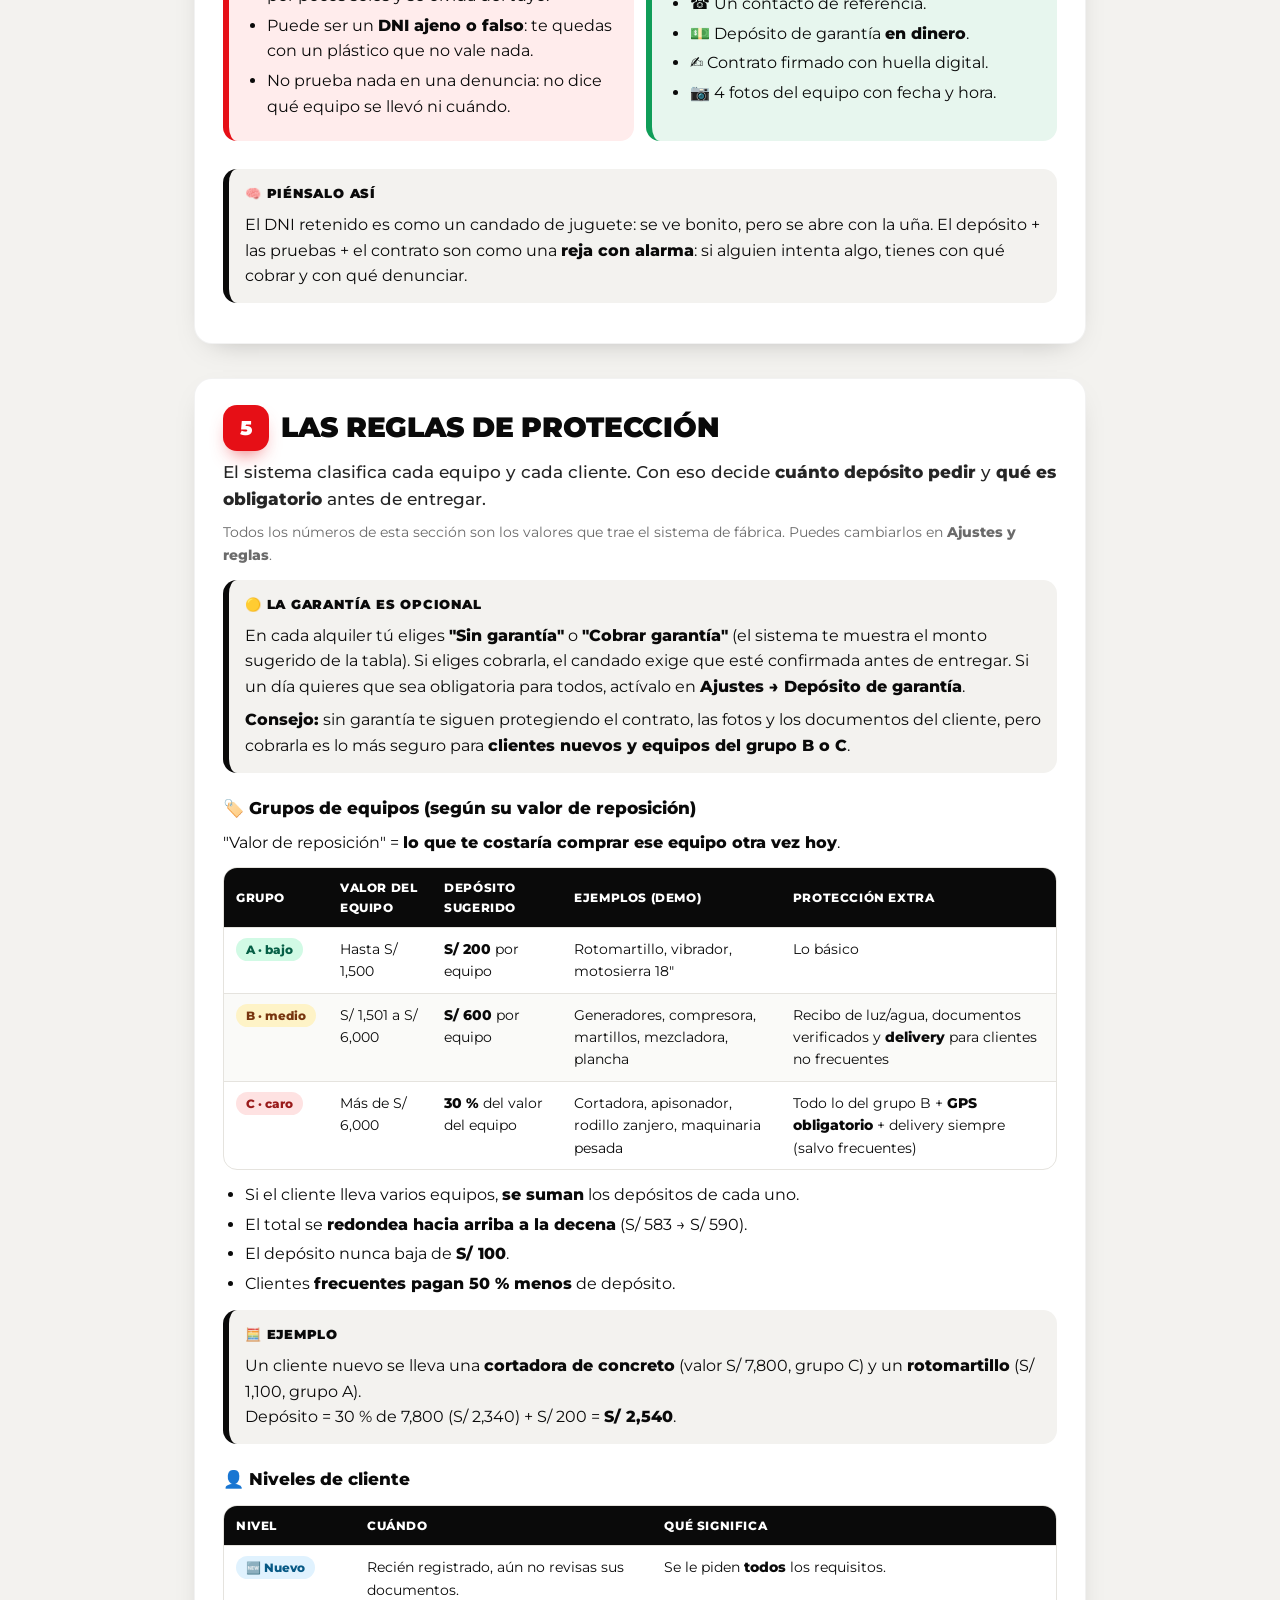
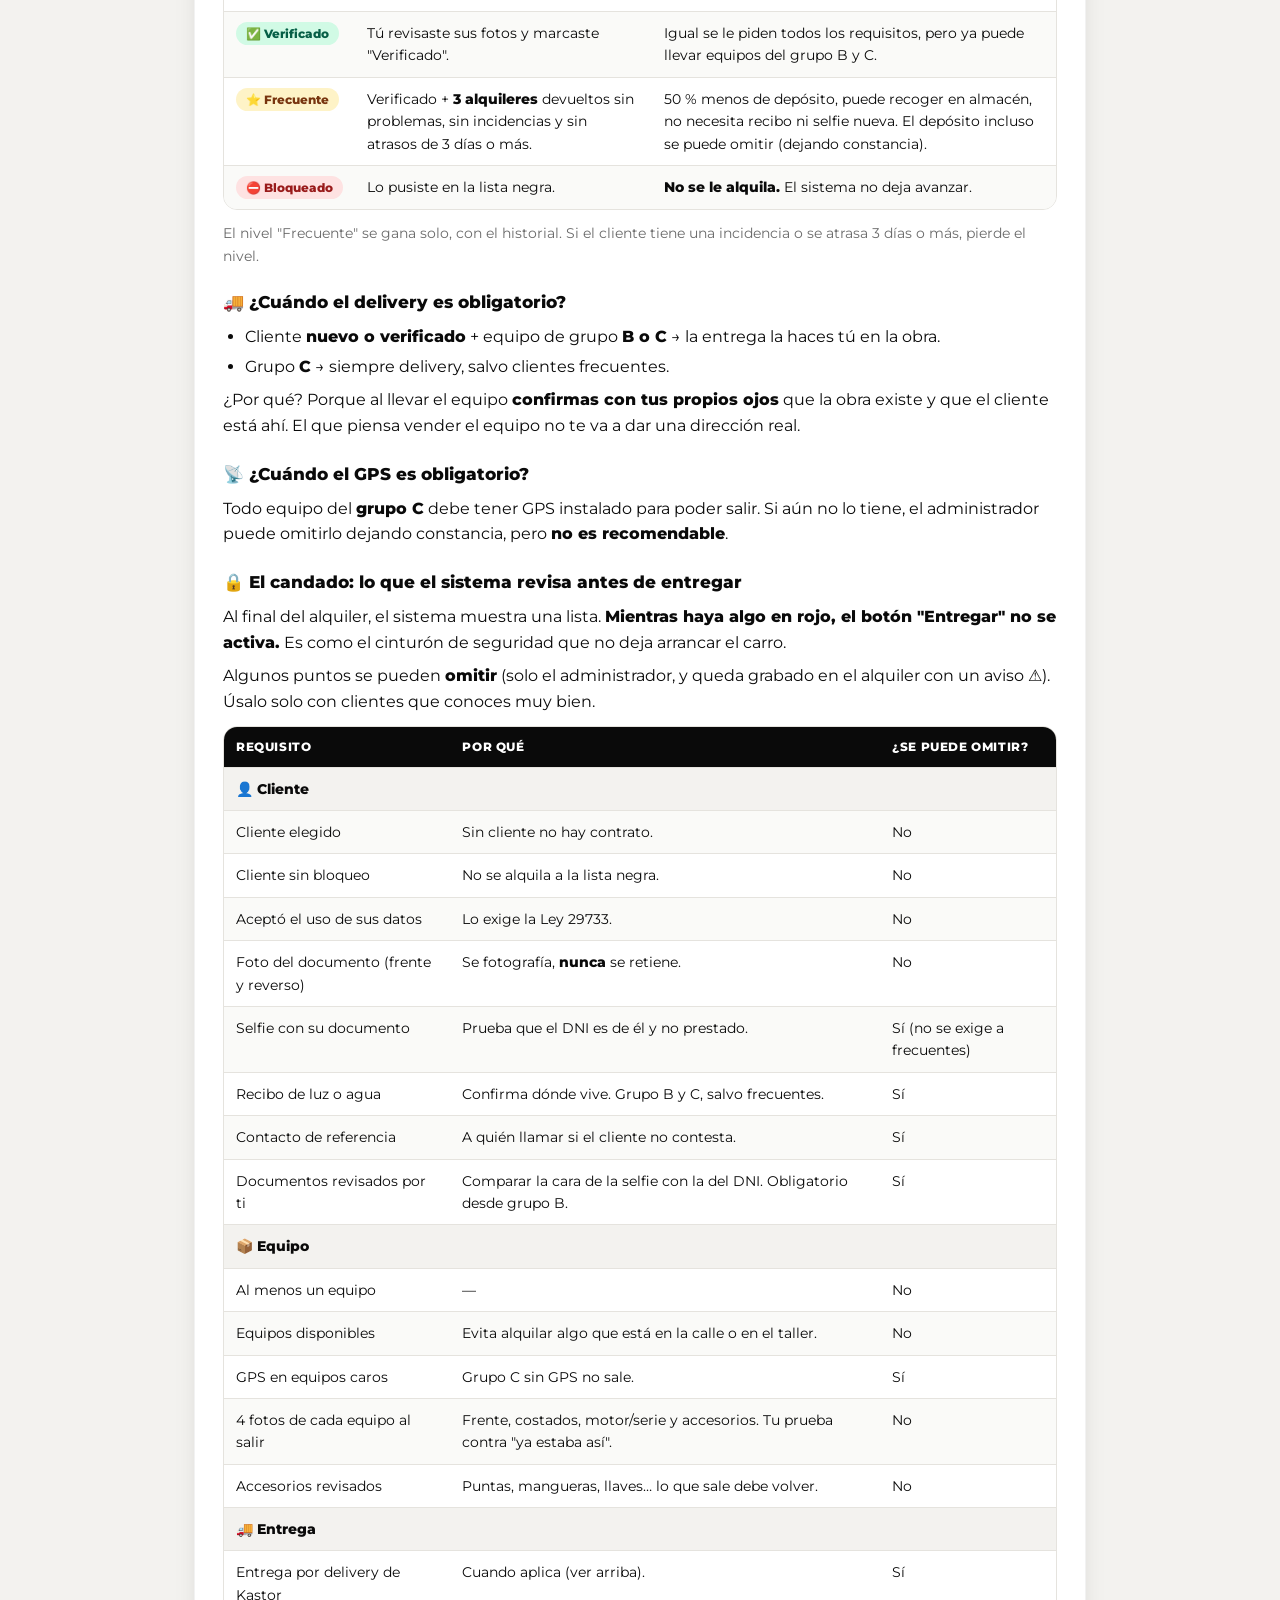
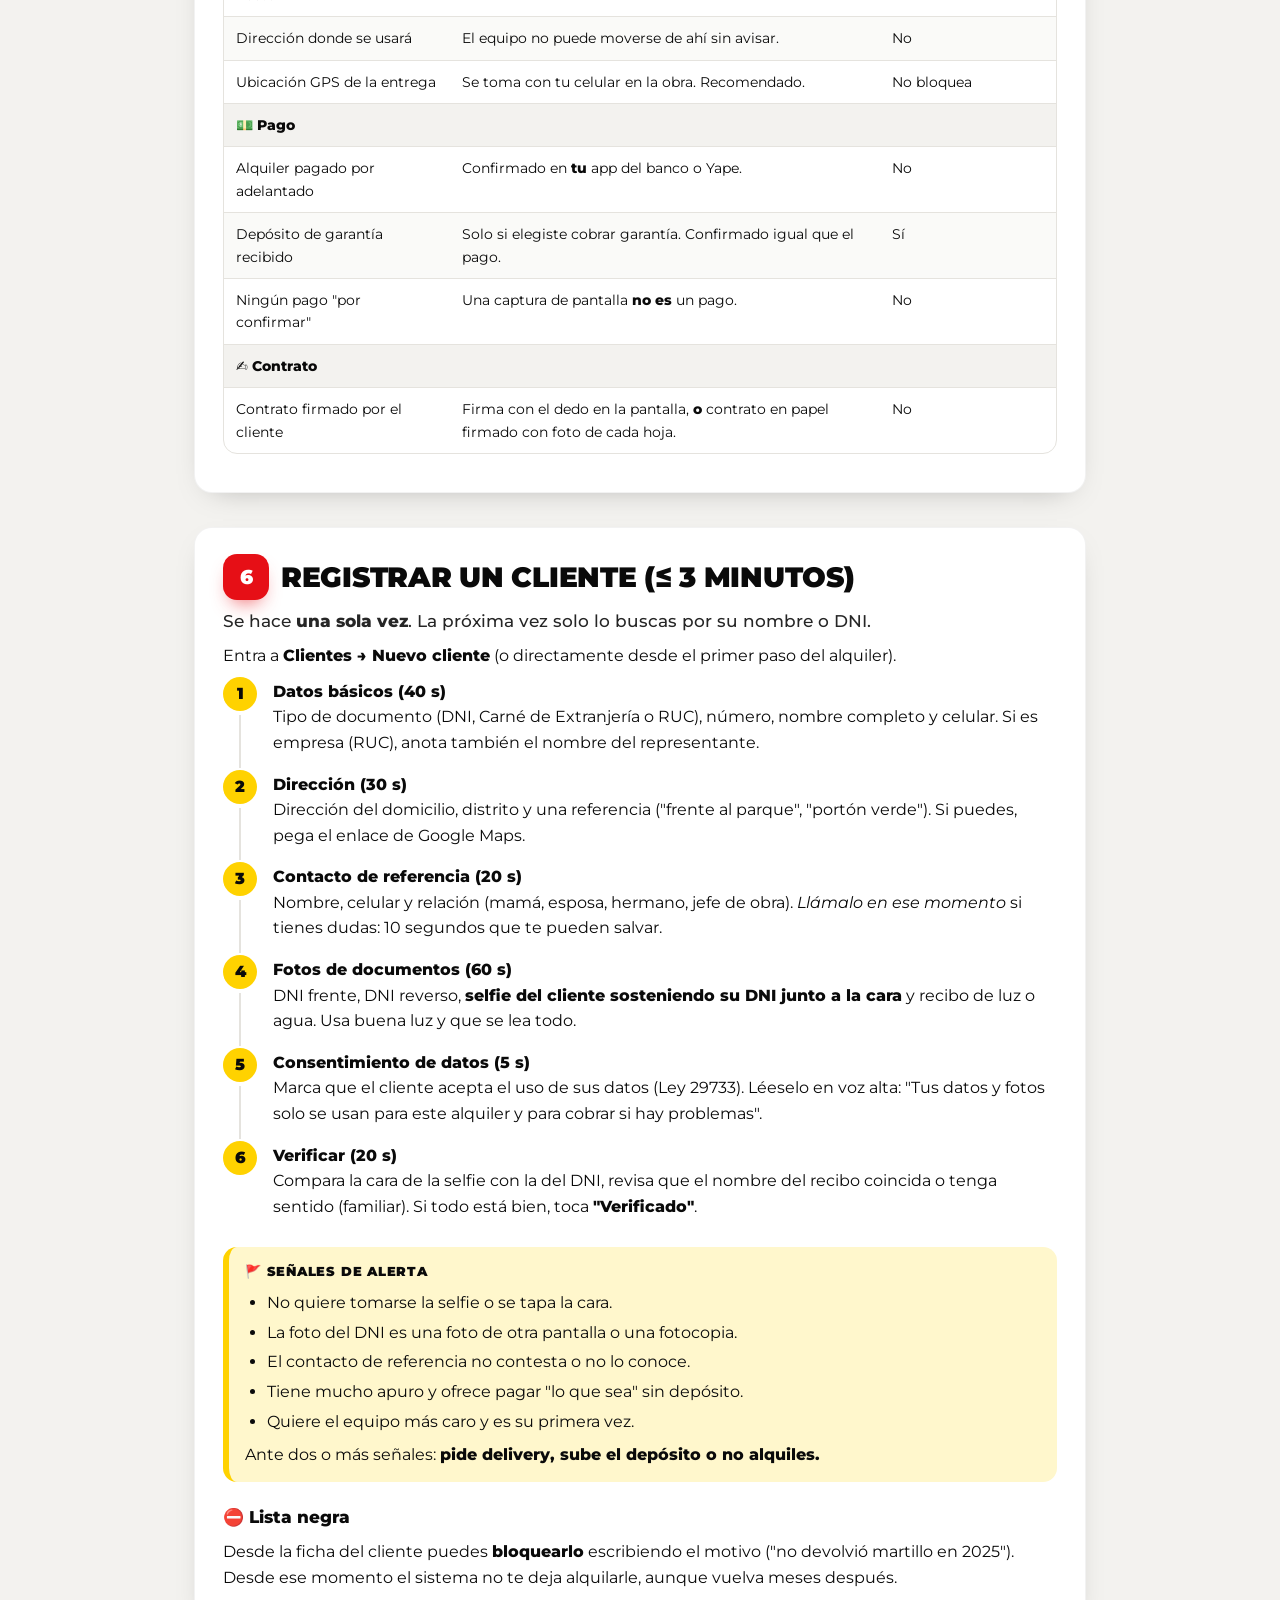
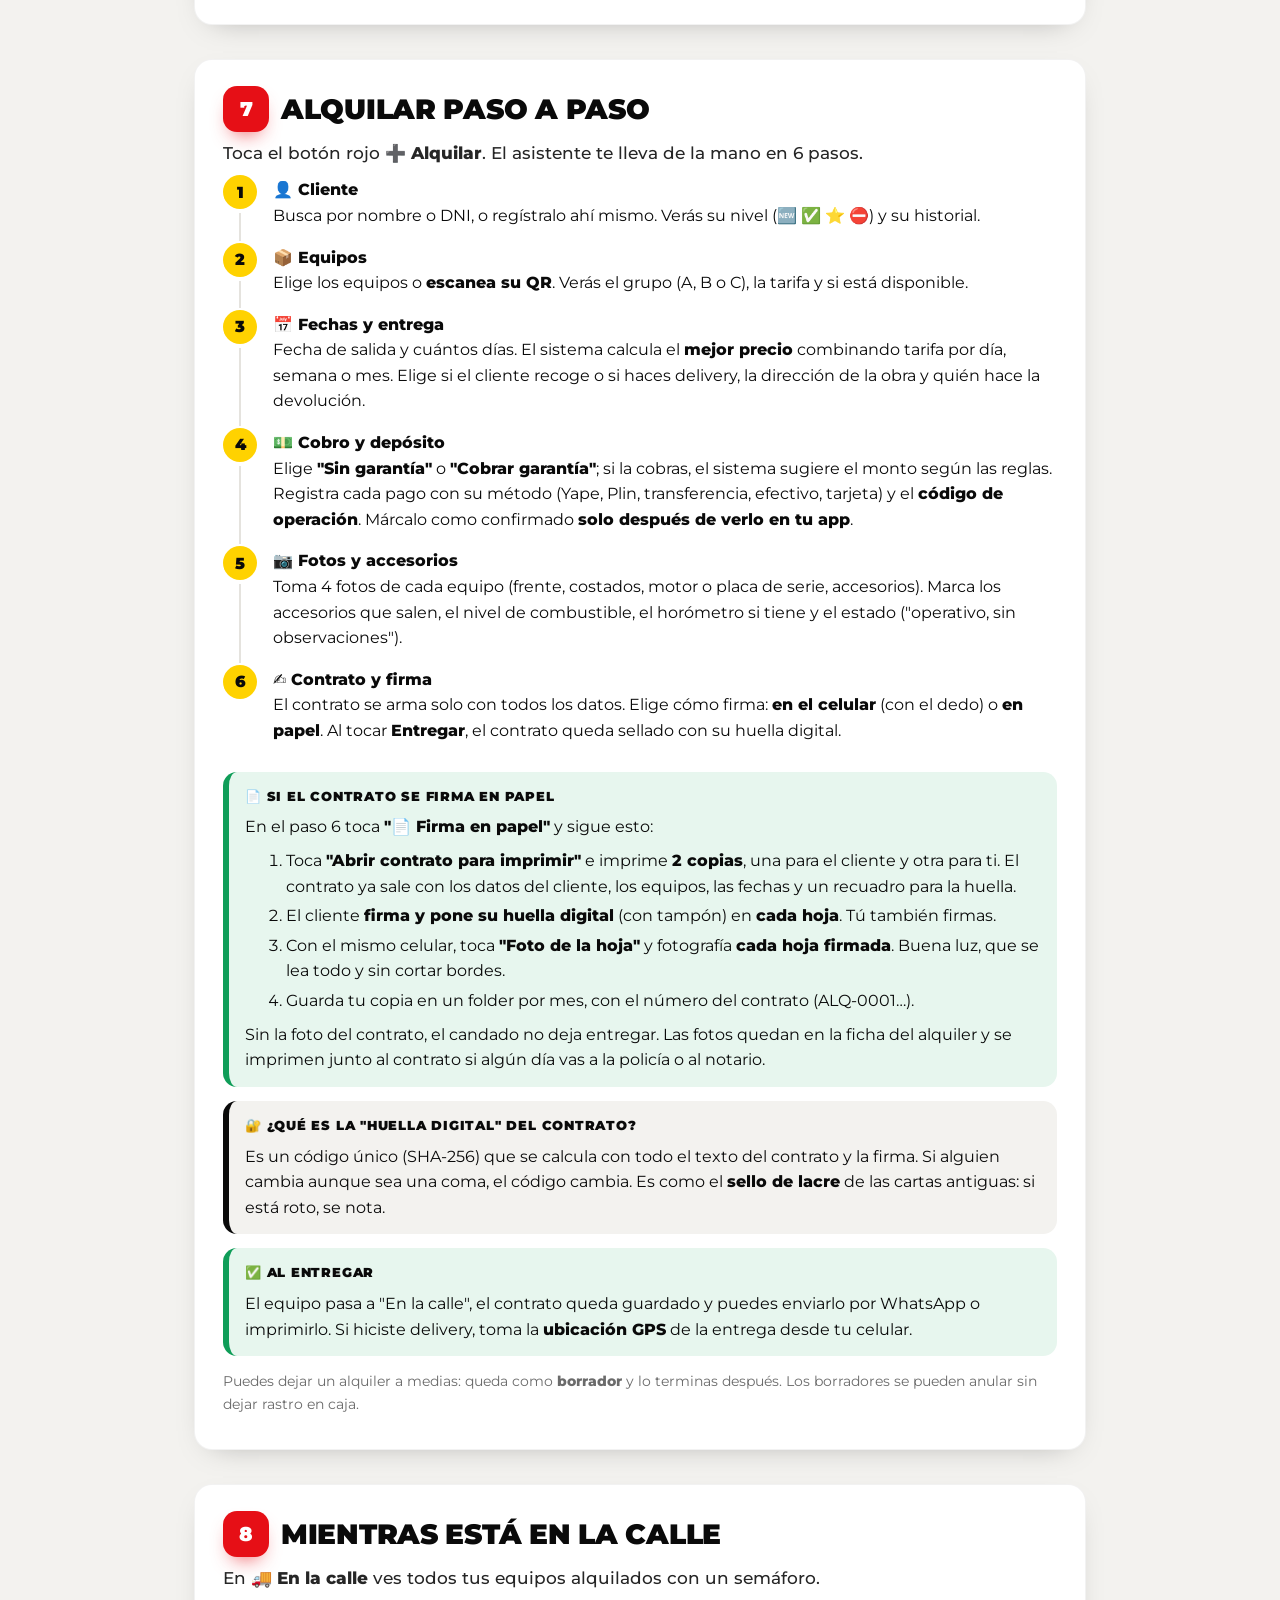
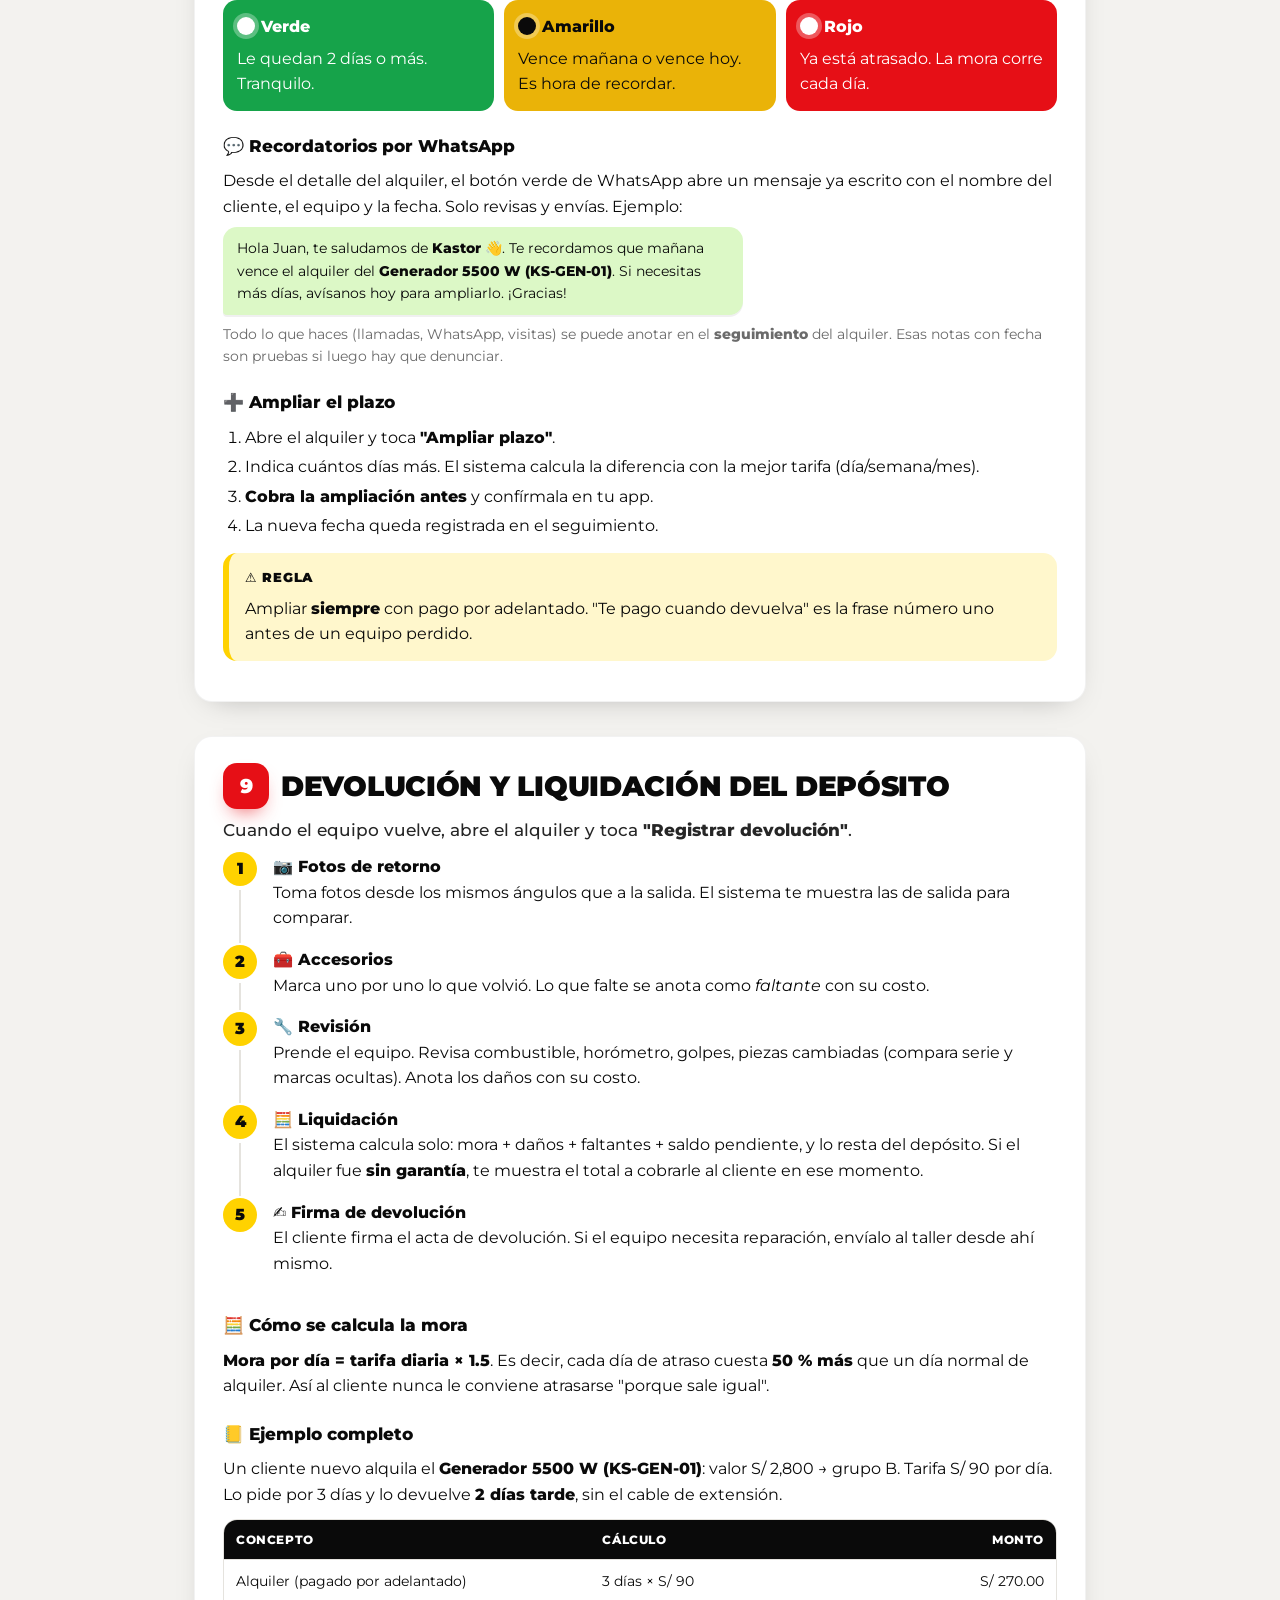
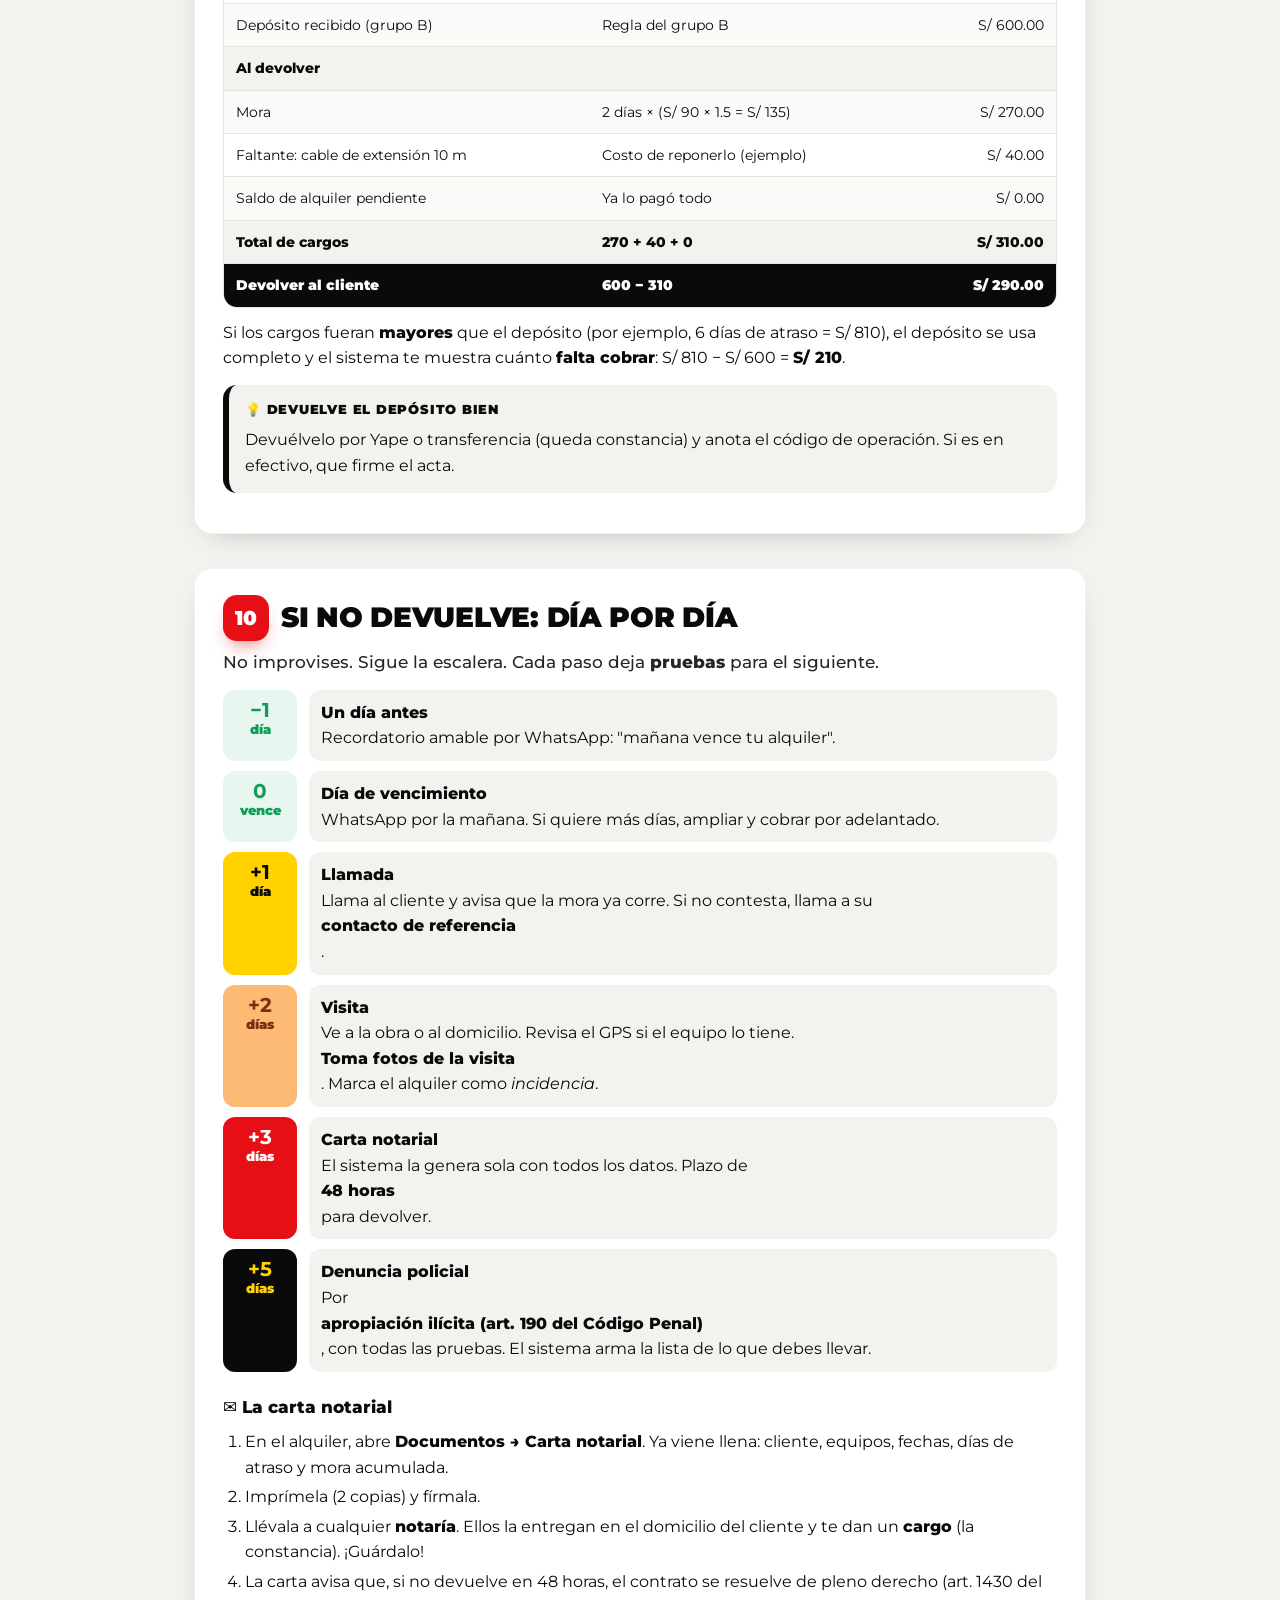
==== commit e189afc3: "Manual con enlace al servidor Velora Co-Authored-By: Claude Opus 5.5 <noreply@anthropic.com>" ====
--- a/manual.html
+++ b/manual.html
@@ -249,7 +249,7 @@
       <p>Antes anotabas en un cuaderno y te quedabas con el DNI del cliente. Ahora el sistema te guía en cada alquiler: te dice qué falta, no te deja entregar si algo está mal, arma el contrato, te avisa quién está atrasado y te ayuda a cobrar.</p>
 
       <h3>🌐 La dirección de la app</h3>
-      <a class="url" href="https://stlv2400.github.io/kastor-alquiler/">https://stlv2400.github.io/kastor-alquiler/</a>
+      <a class="url" href="https://app.kastor.149.104.66.176.sslip.io/">https://app.kastor.149.104.66.176.sslip.io/</a>
 
       <h3>🔑 Usuarios de demostración</h3>
       <div class="grid g3">
